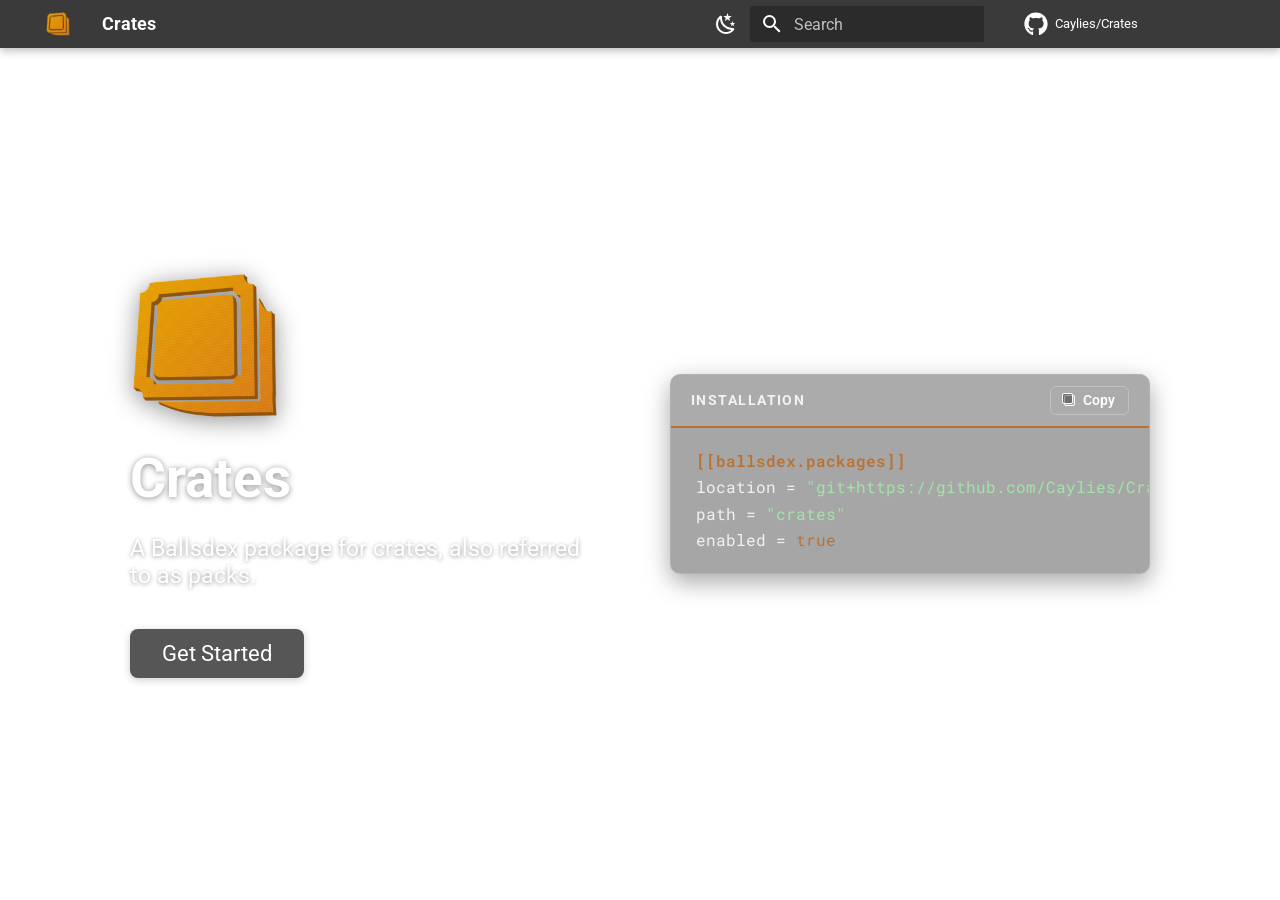
==== index.html @ 62652817 "Deployed 1adf6bc with MkDocs version: 1.6.1" ====
<!doctype html>
<html lang="en" class="no-js">
  <head>
    
      <meta charset="utf-8">
      <meta name="viewport" content="width=device-width,initial-scale=1">
      
      
        <meta name="author" content="Cayla">
      
      
      
      
      
        
      
      
      <link rel="icon" href="assets/logo.png">
      <meta name="generator" content="mkdocs-1.6.1, mkdocs-material-9.7.7">
    
    
      
        <title>Crates</title>
      
    
    
      <link rel="stylesheet" href="assets/stylesheets/main.ec1eaa64.min.css">
      
        
        <link rel="stylesheet" href="assets/stylesheets/palette.ab4e12ef.min.css">
      
      


    
    
      
    
    
      
        
        
        <link rel="preconnect" href="https://fonts.gstatic.com" crossorigin>
        <link rel="stylesheet" href="https://fonts.googleapis.com/css?family=Roboto:300,300i,400,400i,700,700i%7CRoboto+Mono:400,400i,700,700i&display=fallback">
        <style>:root{--md-text-font:"Roboto";--md-code-font:"Roboto Mono"}</style>
      
    
    
      <link rel="stylesheet" href="stylesheets/extra.css">
    
    <script>__md_scope=new URL(".",location),__md_hash=e=>[...e].reduce(((e,_)=>(e<<5)-e+_.charCodeAt(0)),0),__md_get=(e,_=localStorage,t=__md_scope)=>JSON.parse(_.getItem(t.pathname+"."+e)),__md_set=(e,_,t=localStorage,a=__md_scope)=>{try{t.setItem(a.pathname+"."+e,JSON.stringify(_))}catch(e){}}</script>
    
      

    
    
  </head>
  
  
    
    
      
    
    
    
    
    <body dir="ltr" data-md-color-scheme="crate" data-md-color-primary="indigo" data-md-color-accent="indigo">
  
    
    <input class="md-toggle" data-md-toggle="drawer" type="checkbox" id="__drawer" autocomplete="off">
    <input class="md-toggle" data-md-toggle="search" type="checkbox" id="__search" autocomplete="off">
    <label class="md-overlay" for="__drawer"></label>
    <div data-md-component="skip">
      
    </div>
    <div data-md-component="announce">
      
    </div>
    
    
      

  

<header class="md-header md-header--shadow" data-md-component="header">
  <nav class="md-header__inner md-grid" aria-label="Header">
    <a href="." title="Crates" class="md-header__button md-logo" aria-label="Crates" data-md-component="logo">
      
  <img src="assets/logo.png" alt="logo">

    </a>
    <label class="md-header__button md-icon" for="__drawer">
      
      <svg xmlns="http://www.w3.org/2000/svg" viewBox="0 0 24 24"><path d="M3 6h18v2H3zm0 5h18v2H3zm0 5h18v2H3z"/></svg>
    </label>
    <div class="md-header__title" data-md-component="header-title">
      <div class="md-header__ellipsis">
        <div class="md-header__topic">
          <span class="md-ellipsis">
            Crates
          </span>
        </div>
        <div class="md-header__topic" data-md-component="header-topic">
          <span class="md-ellipsis">
            
              Home
            
          </span>
        </div>
      </div>
    </div>
    
      
        <form class="md-header__option" data-md-component="palette">
  
    
    
    
    <input class="md-option" data-md-color-media="(prefers-color-scheme: light)" data-md-color-scheme="crate" data-md-color-primary="indigo" data-md-color-accent="indigo"  aria-label="Switch to dark mode"  type="radio" name="__palette" id="__palette_0">
    
      <label class="md-header__button md-icon" title="Switch to dark mode" for="__palette_1" hidden>
        <svg xmlns="http://www.w3.org/2000/svg" viewBox="0 0 24 24"><path d="m17.75 4.09-2.53 1.94.91 3.06-2.63-1.81-2.63 1.81.91-3.06-2.53-1.94L12.44 4l1.06-3 1.06 3zm3.5 6.91-1.64 1.25.59 1.98-1.7-1.17-1.7 1.17.59-1.98L15.75 11l2.06-.05L18.5 9l.69 1.95zm-2.28 4.95c.83-.08 1.72 1.1 1.19 1.85-.32.45-.66.87-1.08 1.27C15.17 23 8.84 23 4.94 19.07c-3.91-3.9-3.91-10.24 0-14.14.4-.4.82-.76 1.27-1.08.75-.53 1.93.36 1.85 1.19-.27 2.86.69 5.83 2.89 8.02a9.96 9.96 0 0 0 8.02 2.89m-1.64 2.02a12.08 12.08 0 0 1-7.8-3.47c-2.17-2.19-3.33-5-3.49-7.82-2.81 3.14-2.7 7.96.31 10.98 3.02 3.01 7.84 3.12 10.98.31"/></svg>
      </label>
    
  
    
    
    
    <input class="md-option" data-md-color-media="(prefers-color-scheme: dark)" data-md-color-scheme="crate-dark" data-md-color-primary="indigo" data-md-color-accent="indigo"  aria-label="Switch to light mode"  type="radio" name="__palette" id="__palette_1">
    
      <label class="md-header__button md-icon" title="Switch to light mode" for="__palette_0" hidden>
        <svg xmlns="http://www.w3.org/2000/svg" viewBox="0 0 24 24"><path d="M12 7a5 5 0 0 1 5 5 5 5 0 0 1-5 5 5 5 0 0 1-5-5 5 5 0 0 1 5-5m0 2a3 3 0 0 0-3 3 3 3 0 0 0 3 3 3 3 0 0 0 3-3 3 3 0 0 0-3-3m0-7 2.39 3.42C13.65 5.15 12.84 5 12 5s-1.65.15-2.39.42zM3.34 7l4.16-.35A7.2 7.2 0 0 0 5.94 8.5c-.44.74-.69 1.5-.83 2.29zm.02 10 1.76-3.77a7.131 7.131 0 0 0 2.38 4.14zM20.65 7l-1.77 3.79a7.02 7.02 0 0 0-2.38-4.15zm-.01 10-4.14.36c.59-.51 1.12-1.14 1.54-1.86.42-.73.69-1.5.83-2.29zM12 22l-2.41-3.44c.74.27 1.55.44 2.41.44.82 0 1.63-.17 2.37-.44z"/></svg>
      </label>
    
  
</form>
      
    
    
      <script>var palette=__md_get("__palette");if(palette&&palette.color){if("(prefers-color-scheme)"===palette.color.media){var media=matchMedia("(prefers-color-scheme: light)"),input=document.querySelector(media.matches?"[data-md-color-media='(prefers-color-scheme: light)']":"[data-md-color-media='(prefers-color-scheme: dark)']");palette.color.media=input.getAttribute("data-md-color-media"),palette.color.scheme=input.getAttribute("data-md-color-scheme"),palette.color.primary=input.getAttribute("data-md-color-primary"),palette.color.accent=input.getAttribute("data-md-color-accent")}for(var[key,value]of Object.entries(palette.color))document.body.setAttribute("data-md-color-"+key,value)}</script>
    
    
    
      
      
        <label class="md-header__button md-icon" for="__search">
          
          <svg xmlns="http://www.w3.org/2000/svg" viewBox="0 0 24 24"><path d="M9.5 3A6.5 6.5 0 0 1 16 9.5c0 1.61-.59 3.09-1.56 4.23l.27.27h.79l5 5-1.5 1.5-5-5v-.79l-.27-.27A6.52 6.52 0 0 1 9.5 16 6.5 6.5 0 0 1 3 9.5 6.5 6.5 0 0 1 9.5 3m0 2C7 5 5 7 5 9.5S7 14 9.5 14 14 12 14 9.5 12 5 9.5 5"/></svg>
        </label>
        <div class="md-search" data-md-component="search" role="dialog">
  <label class="md-search__overlay" for="__search"></label>
  <div class="md-search__inner" role="search">
    <form class="md-search__form" name="search">
      <input type="text" class="md-search__input" name="query" aria-label="Search" placeholder="Search" autocapitalize="off" autocorrect="off" autocomplete="off" spellcheck="false" data-md-component="search-query" required>
      <label class="md-search__icon md-icon" for="__search">
        
        <svg xmlns="http://www.w3.org/2000/svg" viewBox="0 0 24 24"><path d="M9.5 3A6.5 6.5 0 0 1 16 9.5c0 1.61-.59 3.09-1.56 4.23l.27.27h.79l5 5-1.5 1.5-5-5v-.79l-.27-.27A6.52 6.52 0 0 1 9.5 16 6.5 6.5 0 0 1 3 9.5 6.5 6.5 0 0 1 9.5 3m0 2C7 5 5 7 5 9.5S7 14 9.5 14 14 12 14 9.5 12 5 9.5 5"/></svg>
        
        <svg xmlns="http://www.w3.org/2000/svg" viewBox="0 0 24 24"><path d="M20 11v2H8l5.5 5.5-1.42 1.42L4.16 12l7.92-7.92L13.5 5.5 8 11z"/></svg>
      </label>
      <nav class="md-search__options" aria-label="Search">
        
        <button type="reset" class="md-search__icon md-icon" title="Clear" aria-label="Clear" tabindex="-1">
          
          <svg xmlns="http://www.w3.org/2000/svg" viewBox="0 0 24 24"><path d="M19 6.41 17.59 5 12 10.59 6.41 5 5 6.41 10.59 12 5 17.59 6.41 19 12 13.41 17.59 19 19 17.59 13.41 12z"/></svg>
        </button>
      </nav>
      
    </form>
    <div class="md-search__output">
      <div class="md-search__scrollwrap" tabindex="0" data-md-scrollfix>
        <div class="md-search-result" data-md-component="search-result">
          <div class="md-search-result__meta">
            Initializing search
          </div>
          <ol class="md-search-result__list" role="presentation"></ol>
        </div>
      </div>
    </div>
  </div>
</div>
      
    
    
      <div class="md-header__source">
        <a href="https://github.com/Caylies/Crates" title="Go to repository" class="md-source" data-md-component="source">
  <div class="md-source__icon md-icon">
    
    <svg xmlns="http://www.w3.org/2000/svg" viewBox="0 0 512 512"><!--! Font Awesome Free 7.1.0 by @fontawesome - https://fontawesome.com License - https://fontawesome.com/license/free (Icons: CC BY 4.0, Fonts: SIL OFL 1.1, Code: MIT License) Copyright 2025 Fonticons, Inc.--><path d="M173.9 397.4c0 2-2.3 3.6-5.2 3.6-3.3.3-5.6-1.3-5.6-3.6 0-2 2.3-3.6 5.2-3.6 3-.3 5.6 1.3 5.6 3.6m-31.1-4.5c-.7 2 1.3 4.3 4.3 4.9 2.6 1 5.6 0 6.2-2s-1.3-4.3-4.3-5.2c-2.6-.7-5.5.3-6.2 2.3m44.2-1.7c-2.9.7-4.9 2.6-4.6 4.9.3 2 2.9 3.3 5.9 2.6 2.9-.7 4.9-2.6 4.6-4.6-.3-1.9-3-3.2-5.9-2.9M252.8 8C114.1 8 8 113.3 8 252c0 110.9 69.8 205.8 169.5 239.2 12.8 2.3 17.3-5.6 17.3-12.1 0-6.2-.3-40.4-.3-61.4 0 0-70 15-84.7-29.8 0 0-11.4-29.1-27.8-36.6 0 0-22.9-15.7 1.6-15.4 0 0 24.9 2 38.6 25.8 21.9 38.6 58.6 27.5 72.9 20.9 2.3-16 8.8-27.1 16-33.7-55.9-6.2-112.3-14.3-112.3-110.5 0-27.5 7.6-41.3 23.6-58.9-2.6-6.5-11.1-33.3 2.6-67.9 20.9-6.5 69 27 69 27 20-5.6 41.5-8.5 62.8-8.5s42.8 2.9 62.8 8.5c0 0 48.1-33.6 69-27 13.7 34.7 5.2 61.4 2.6 67.9 16 17.7 25.8 31.5 25.8 58.9 0 96.5-58.9 104.2-114.8 110.5 9.2 7.9 17 22.9 17 46.4 0 33.7-.3 75.4-.3 83.6 0 6.5 4.6 14.4 17.3 12.1C436.2 457.8 504 362.9 504 252 504 113.3 391.5 8 252.8 8M105.2 352.9c-1.3 1-1 3.3.7 5.2 1.6 1.6 3.9 2.3 5.2 1 1.3-1 1-3.3-.7-5.2-1.6-1.6-3.9-2.3-5.2-1m-10.8-8.1c-.7 1.3.3 2.9 2.3 3.9 1.6 1 3.6.7 4.3-.7.7-1.3-.3-2.9-2.3-3.9-2-.6-3.6-.3-4.3.7m32.4 35.6c-1.6 1.3-1 4.3 1.3 6.2 2.3 2.3 5.2 2.6 6.5 1 1.3-1.3.7-4.3-1.3-6.2-2.2-2.3-5.2-2.6-6.5-1m-11.4-14.7c-1.6 1-1.6 3.6 0 5.9s4.3 3.3 5.6 2.3c1.6-1.3 1.6-3.9 0-6.2-1.4-2.3-4-3.3-5.6-2"/></svg>
  </div>
  <div class="md-source__repository">
    Caylies/Crates
  </div>
</a>
      </div>
    
  </nav>
  
</header>
    
    <div class="md-container" data-md-component="container">
      
      


        
          
        
      

<style>
  .md-header {
    position: initial
  }

  .md-main {
    display: none
  }
</style>

<section class="mdx-hero" style="flex-grow: 1;">
  <div class="mdx-hero__inner">
    <div class="mdx-hero__content">
      <img src="assets/logo.png" alt="Crates logo" class="mdx-hero__logo">
      <h1 class="mdx-hero__title">Crates</h1>
      <p class="mdx-hero__subtitle">A Ballsdex package for crates, also referred to as packs.</p>

      <div class="mdx-hero__actions">
        <a href="getting-started/overview" class="md-button md-button--primary mdx-hero__button">Get Started</a>
      </div>
    </div>

    <div class="mdx-install">
      <div class="mdx-install__header">
        <span class="mdx-install__label">Installation</span>
        <button class="mdx-install__copy" type="button" data-copy-target="mdx-install-snippet"
          aria-label="Copy to clipboard">
          <span class="mdx-install__copy-icon"></span>
          <span class="mdx-install__copy-text">Copy</span>
        </button>
      </div>
      <pre class="mdx-install__code"><code id="mdx-install-snippet"><span class="mdx-hl-special">[[ballsdex.packages]]</span>
<span class="mdx-hl-name">location</span> = <span class="mdx-hl-string">"git+https://github.com/Caylies/Crates.git@0.1.1"</span>
<span class="mdx-hl-name">path</span> = <span class="mdx-hl-string">"crates"</span>
<span class="mdx-hl-name">enabled</span> = <span class="mdx-hl-constant">true</span></code></pre>
    </div>
  </div>
</section>

<script>
  (function () {
    const button = document.querySelector(".mdx-install__copy");

    if (!button)
      return;

    button.addEventListener("click", function () {
      const target = document.getElementById(button.getAttribute("data-copy-target"));

      if (!target)
        return;

      navigator.clipboard.writeText(target.textContent.trim()).then(function () {
        const label = button.querySelector(".mdx-install__copy-text");
        const original = label.textContent;

        label.textContent = "Copied!";
        button.classList.add("mdx-install__copy--done");

        setTimeout(function () {
          label.textContent = original;
          button.classList.remove("mdx-install__copy--done");
        }, 1600);
      });
    });
  })();
</script>

      <main class="md-main" data-md-component="main">
        <div class="md-main__inner md-grid">
          
            
              
              <div class="md-sidebar md-sidebar--primary" data-md-component="sidebar" data-md-type="navigation" >
                <div class="md-sidebar__scrollwrap">
                  <div class="md-sidebar__inner">
                    



<nav class="md-nav md-nav--primary" aria-label="Navigation" data-md-level="0">
  <label class="md-nav__title" for="__drawer">
    <a href="." title="Crates" class="md-nav__button md-logo" aria-label="Crates" data-md-component="logo">
      
  <img src="assets/logo.png" alt="logo">

    </a>
    Crates
  </label>
  
    <div class="md-nav__source">
      <a href="https://github.com/Caylies/Crates" title="Go to repository" class="md-source" data-md-component="source">
  <div class="md-source__icon md-icon">
    
    <svg xmlns="http://www.w3.org/2000/svg" viewBox="0 0 512 512"><!--! Font Awesome Free 7.1.0 by @fontawesome - https://fontawesome.com License - https://fontawesome.com/license/free (Icons: CC BY 4.0, Fonts: SIL OFL 1.1, Code: MIT License) Copyright 2025 Fonticons, Inc.--><path d="M173.9 397.4c0 2-2.3 3.6-5.2 3.6-3.3.3-5.6-1.3-5.6-3.6 0-2 2.3-3.6 5.2-3.6 3-.3 5.6 1.3 5.6 3.6m-31.1-4.5c-.7 2 1.3 4.3 4.3 4.9 2.6 1 5.6 0 6.2-2s-1.3-4.3-4.3-5.2c-2.6-.7-5.5.3-6.2 2.3m44.2-1.7c-2.9.7-4.9 2.6-4.6 4.9.3 2 2.9 3.3 5.9 2.6 2.9-.7 4.9-2.6 4.6-4.6-.3-1.9-3-3.2-5.9-2.9M252.8 8C114.1 8 8 113.3 8 252c0 110.9 69.8 205.8 169.5 239.2 12.8 2.3 17.3-5.6 17.3-12.1 0-6.2-.3-40.4-.3-61.4 0 0-70 15-84.7-29.8 0 0-11.4-29.1-27.8-36.6 0 0-22.9-15.7 1.6-15.4 0 0 24.9 2 38.6 25.8 21.9 38.6 58.6 27.5 72.9 20.9 2.3-16 8.8-27.1 16-33.7-55.9-6.2-112.3-14.3-112.3-110.5 0-27.5 7.6-41.3 23.6-58.9-2.6-6.5-11.1-33.3 2.6-67.9 20.9-6.5 69 27 69 27 20-5.6 41.5-8.5 62.8-8.5s42.8 2.9 62.8 8.5c0 0 48.1-33.6 69-27 13.7 34.7 5.2 61.4 2.6 67.9 16 17.7 25.8 31.5 25.8 58.9 0 96.5-58.9 104.2-114.8 110.5 9.2 7.9 17 22.9 17 46.4 0 33.7-.3 75.4-.3 83.6 0 6.5 4.6 14.4 17.3 12.1C436.2 457.8 504 362.9 504 252 504 113.3 391.5 8 252.8 8M105.2 352.9c-1.3 1-1 3.3.7 5.2 1.6 1.6 3.9 2.3 5.2 1 1.3-1 1-3.3-.7-5.2-1.6-1.6-3.9-2.3-5.2-1m-10.8-8.1c-.7 1.3.3 2.9 2.3 3.9 1.6 1 3.6.7 4.3-.7.7-1.3-.3-2.9-2.3-3.9-2-.6-3.6-.3-4.3.7m32.4 35.6c-1.6 1.3-1 4.3 1.3 6.2 2.3 2.3 5.2 2.6 6.5 1 1.3-1.3.7-4.3-1.3-6.2-2.2-2.3-5.2-2.6-6.5-1m-11.4-14.7c-1.6 1-1.6 3.6 0 5.9s4.3 3.3 5.6 2.3c1.6-1.3 1.6-3.9 0-6.2-1.4-2.3-4-3.3-5.6-2"/></svg>
  </div>
  <div class="md-source__repository">
    Caylies/Crates
  </div>
</a>
    </div>
  
  <ul class="md-nav__list" data-md-scrollfix>
    
      
      
  
  
  
  
    
    
    
    
    
    <li class="md-nav__item md-nav__item--nested">
      
        
        
        <input class="md-nav__toggle md-toggle " type="checkbox" id="__nav_1" >
        
          
          <label class="md-nav__link" for="__nav_1" id="__nav_1_label" tabindex="0">
            
  
  
  <span class="md-ellipsis">
    
  
    Getting Started
  

    
  </span>
  
  

            <span class="md-nav__icon md-icon"></span>
          </label>
        
        <nav class="md-nav" data-md-level="1" aria-labelledby="__nav_1_label" aria-expanded="false">
          <label class="md-nav__title" for="__nav_1">
            <span class="md-nav__icon md-icon"></span>
            
  
    Getting Started
  

          </label>
          <ul class="md-nav__list" data-md-scrollfix>
            
              
                
  
  
  
  
    <li class="md-nav__item">
      <a href="getting-started/overview/" class="md-nav__link">
        
  
  
  <span class="md-ellipsis">
    
  
    Overview
  

    
  </span>
  
  

      </a>
    </li>
  

              
            
              
                
  
  
  
  
    <li class="md-nav__item">
      <a href="getting-started/configuration/" class="md-nav__link">
        
  
  
  <span class="md-ellipsis">
    
  
    Configuration
  

    
  </span>
  
  

      </a>
    </li>
  

              
            
          </ul>
        </nav>
      
    </li>
  

    
      
      
  
  
  
  
    <li class="md-nav__item">
      <a href="changelog/" class="md-nav__link">
        
  
  
  <span class="md-ellipsis">
    
  
    Changelog
  

    
  </span>
  
  

      </a>
    </li>
  

    
  </ul>
</nav>
                  </div>
                </div>
              </div>
            
            
              
              <div class="md-sidebar md-sidebar--secondary" data-md-component="sidebar" data-md-type="toc" >
                <div class="md-sidebar__scrollwrap">
                  <div class="md-sidebar__inner">
                    

<nav class="md-nav md-nav--secondary" aria-label="Table of contents">
  
  
  
  
</nav>
                  </div>
                </div>
              </div>
            
          
          
            <div class="md-content" data-md-component="content">
              
              <article class="md-content__inner md-typeset">
                
                  


  
  


  <h1>Home</h1>









  
  






                
              </article>
            </div>
          
          
<script>var target=document.getElementById(location.hash.slice(1));target&&target.name&&(target.checked=target.name.startsWith("__tabbed_"))</script>
        </div>
        
      </main>
      
    </div>
    <div class="md-dialog" data-md-component="dialog">
      <div class="md-dialog__inner md-typeset"></div>
    </div>
    
    
    
      
      
      <script id="__config" type="application/json">{"annotate": null, "base": ".", "features": ["content.code.copy", "content.code.annotate", "content.code.select", "navigation.footer", "toc.follow"], "search": "assets/javascripts/workers/search.2c215733.min.js", "tags": null, "translations": {"clipboard.copied": "Copied to clipboard", "clipboard.copy": "Copy to clipboard", "search.result.more.one": "1 more on this page", "search.result.more.other": "# more on this page", "search.result.none": "No matching documents", "search.result.one": "1 matching document", "search.result.other": "# matching documents", "search.result.placeholder": "Type to start searching", "search.result.term.missing": "Missing", "select.version": "Select version"}, "version": null}</script>
    
    
      <script src="assets/javascripts/bundle.d7400e89.min.js"></script>
      
    
  </body>
</html>
---- assets/stylesheets/main.ec1eaa64.min.css ----
@charset "UTF-8";html{-webkit-text-size-adjust:none;-moz-text-size-adjust:none;text-size-adjust:none;box-sizing:border-box}*,:after,:before{box-sizing:inherit}@media (prefers-reduced-motion){*,:after,:before{transition:none!important}}body{margin:0}a,button,input,label{-webkit-tap-highlight-color:transparent}a{color:inherit;text-decoration:none}hr{border:0;box-sizing:initial;display:block;height:.05rem;overflow:visible;padding:0}small{font-size:80%}sub,sup{line-height:1em}img{border-style:none}table{border-collapse:initial;border-spacing:0}td,th{font-weight:400;vertical-align:top}button{background:#0000;border:0;font-family:inherit;font-size:inherit;margin:0;padding:0}input{border:0;outline:none}:root{--md-primary-fg-color:#4051b5;--md-primary-fg-color--light:#5d6cc0;--md-primary-fg-color--dark:#303fa1;--md-primary-bg-color:#fff;--md-primary-bg-color--light:#ffffffb3;--md-accent-fg-color:#526cfe;--md-accent-fg-color--transparent:#526cfe1a;--md-accent-bg-color:#fff;--md-accent-bg-color--light:#ffffffb3}[data-md-color-scheme=default]{color-scheme:light}[data-md-color-scheme=default] img[src$="#gh-dark-mode-only"],[data-md-color-scheme=default] img[src$="#only-dark"]{display:none}:root,[data-md-color-scheme=default]{--md-hue:225deg;--md-default-fg-color:#000000de;--md-default-fg-color--light:#0000008a;--md-default-fg-color--lighter:#00000052;--md-default-fg-color--lightest:#00000012;--md-default-bg-color:#fff;--md-default-bg-color--light:#ffffffb3;--md-default-bg-color--lighter:#ffffff4d;--md-default-bg-color--lightest:#ffffff1f;--md-code-fg-color:#36464e;--md-code-bg-color:#f5f5f5;--md-code-bg-color--light:#f5f5f5b3;--md-code-bg-color--lighter:#f5f5f54d;--md-code-hl-color:#4287ff;--md-code-hl-color--light:#4287ff1a;--md-code-hl-number-color:#d52a2a;--md-code-hl-special-color:#db1457;--md-code-hl-function-color:#a846b9;--md-code-hl-constant-color:#6e59d9;--md-code-hl-keyword-color:#3f6ec6;--md-code-hl-string-color:#1c7d4d;--md-code-hl-name-color:var(--md-code-fg-color);--md-code-hl-operator-color:var(--md-default-fg-color--light);--md-code-hl-punctuation-color:var(--md-default-fg-color--light);--md-code-hl-comment-color:var(--md-default-fg-color--light);--md-code-hl-generic-color:var(--md-default-fg-color--light);--md-code-hl-variable-color:var(--md-default-fg-color--light);--md-typeset-color:var(--md-default-fg-color);--md-typeset-a-color:var(--md-primary-fg-color);--md-typeset-del-color:#f5503d26;--md-typeset-ins-color:#0bd57026;--md-typeset-kbd-color:#fafafa;--md-typeset-kbd-accent-color:#fff;--md-typeset-kbd-border-color:#b8b8b8;--md-typeset-mark-color:#ffff0080;--md-typeset-table-color:#0000001f;--md-typeset-table-color--light:rgba(0,0,0,.035);--md-admonition-fg-color:var(--md-default-fg-color);--md-admonition-bg-color:var(--md-default-bg-color);--md-warning-fg-color:#000000de;--md-warning-bg-color:#ff9;--md-footer-fg-color:#fff;--md-footer-fg-color--light:#ffffffb3;--md-footer-fg-color--lighter:#ffffff73;--md-footer-bg-color:#000000de;--md-footer-bg-color--dark:#00000052;--md-shadow-z1:0 0.2rem 0.5rem #0000000d,0 0 0.05rem #0000001a;--md-shadow-z2:0 0.2rem 0.5rem #0000001a,0 0 0.05rem #00000040;--md-shadow-z3:0 0.2rem 0.5rem #0003,0 0 0.05rem #00000059}.md-icon svg{fill:currentcolor;display:block;height:1.2rem;width:1.2rem}body{-webkit-font-smoothing:antialiased;-moz-osx-font-smoothing:grayscale;--md-text-font-family:var(--md-text-font,_),-apple-system,BlinkMacSystemFont,Helvetica,Arial,sans-serif;--md-code-font-family:var(--md-code-font,_),SFMono-Regular,Consolas,Menlo,monospace}aside,body,input{font-feature-settings:"kern","liga";color:var(--md-typeset-color);font-family:var(--md-text-font-family)}code,kbd,pre{font-feature-settings:"kern";font-family:var(--md-code-font-family)}:root{--md-typeset-table-sort-icon:url('data:image/svg+xml;charset=utf-8,<svg xmlns="http://www.w3.org/2000/svg" viewBox="0 0 24 24"><path d="m18 21-4-4h3V7h-3l4-4 4 4h-3v10h3M2 19v-2h10v2M2 13v-2h7v2M2 7V5h4v2z"/></svg>');--md-typeset-table-sort-icon--asc:url('data:image/svg+xml;charset=utf-8,<svg xmlns="http://www.w3.org/2000/svg" viewBox="0 0 24 24"><path d="M19 17h3l-4 4-4-4h3V3h2M2 17h10v2H2M6 5v2H2V5m0 6h7v2H2z"/></svg>');--md-typeset-table-sort-icon--desc:url('data:image/svg+xml;charset=utf-8,<svg xmlns="http://www.w3.org/2000/svg" viewBox="0 0 24 24"><path d="M19 7h3l-4-4-4 4h3v14h2M2 17h10v2H2M6 5v2H2V5m0 6h7v2H2z"/></svg>')}.md-typeset{-webkit-print-color-adjust:exact;color-adjust:exact;font-size:.8rem;line-height:1.6;overflow-wrap:break-word}@media print{.md-typeset{font-size:.68rem}}.md-typeset blockquote,.md-typeset dl,.md-typeset figure,.md-typeset ol,.md-typeset pre,.md-typeset ul{margin-bottom:1em;margin-top:1em}.md-typeset h1{color:var(--md-default-fg-color--light);font-size:2em;line-height:1.3;margin:0 0 1.25em}.md-typeset h1,.md-typeset h2{font-weight:300;letter-spacing:-.01em}.md-typeset h2{font-size:1.5625em;line-height:1.4;margin:1.6em 0 .64em}.md-typeset h3{font-size:1.25em;font-weight:400;letter-spacing:-.01em;line-height:1.5;margin:1.6em 0 .8em}.md-typeset h2+h3{margin-top:.8em}.md-typeset h4{font-weight:700;letter-spacing:-.01em;margin:1em 0}.md-typeset h5,.md-typeset h6{color:var(--md-default-fg-color--light);font-size:.8em;font-weight:700;letter-spacing:-.01em;margin:1.25em 0}.md-typeset h5{text-transform:uppercase}.md-typeset h5 code{text-transform:none}.md-typeset hr{border-bottom:.05rem solid var(--md-default-fg-color--lightest);display:flow-root;margin:1.5em 0}.md-typeset a{color:var(--md-typeset-a-color);word-break:break-word}.md-typeset a,.md-typeset a:before{transition:color 125ms}.md-typeset a:focus,.md-typeset a:hover{color:var(--md-accent-fg-color)}.md-typeset a:focus code,.md-typeset a:hover code{background-color:var(--md-accent-fg-color--transparent);color:var(--md-accent-fg-color)}.md-typeset a code{color:var(--md-typeset-a-color)}.md-typeset a.focus-visible{outline-color:var(--md-accent-fg-color);outline-offset:.2rem}.md-typeset code,.md-typeset kbd,.md-typeset pre{color:var(--md-code-fg-color);direction:ltr;font-variant-ligatures:none;transition:background-color 125ms}@media print{.md-typeset code,.md-typeset kbd,.md-typeset pre{white-space:pre-wrap}}.md-typeset code{background-color:var(--md-code-bg-color);border-radius:.1rem;-webkit-box-decoration-break:clone;box-decoration-break:clone;font-size:.85em;padding:0 .2941176471em;transition:color 125ms,background-color 125ms;word-break:break-word}.md-typeset code:not(.focus-visible){-webkit-tap-highlight-color:transparent;outline:none}.md-typeset pre{display:flow-root;line-height:1.4;position:relative}.md-typeset pre>code{-webkit-box-decoration-break:slice;box-decoration-break:slice;box-shadow:none;display:block;margin:0;outline-color:var(--md-accent-fg-color);overflow:auto;padding:.7720588235em 1.1764705882em;scrollbar-color:var(--md-default-fg-color--lighter) #0000;scrollbar-width:thin;touch-action:auto;word-break:normal}.md-typeset pre>code:hover{scrollbar-color:var(--md-accent-fg-color) #0000}.md-typeset pre>code::-webkit-scrollbar{height:.2rem;width:.2rem}.md-typeset pre>code::-webkit-scrollbar-thumb{background-color:var(--md-default-fg-color--lighter)}.md-typeset pre>code::-webkit-scrollbar-thumb:hover{background-color:var(--md-accent-fg-color)}.md-typeset kbd{background-color:var(--md-typeset-kbd-color);border-radius:.1rem;box-shadow:0 .1rem 0 .05rem var(--md-typeset-kbd-border-color),0 .1rem 0 var(--md-typeset-kbd-border-color),0 -.1rem .2rem var(--md-typeset-kbd-accent-color) inset;color:var(--md-default-fg-color);display:inline-block;font-size:.75em;padding:0 .6666666667em;vertical-align:text-top;word-break:break-word}.md-typeset mark{background-color:var(--md-typeset-mark-color);-webkit-box-decoration-break:clone;box-decoration-break:clone;color:inherit;word-break:break-word}.md-typeset abbr{cursor:help;text-decoration:none}.md-typeset [data-preview],.md-typeset abbr{border-bottom:.05rem dotted var(--md-default-fg-color--light)}.md-typeset small{opacity:.75}[dir=ltr] .md-typeset sub,[dir=ltr] .md-typeset sup{margin-left:.078125em}[dir=rtl] .md-typeset sub,[dir=rtl] .md-typeset sup{margin-right:.078125em}[dir=ltr] .md-typeset blockquote{padding-left:.6rem}[dir=rtl] .md-typeset blockquote{padding-right:.6rem}[dir=ltr] .md-typeset blockquote{border-left:.2rem solid var(--md-default-fg-color--lighter)}[dir=rtl] .md-typeset blockquote{border-right:.2rem solid var(--md-default-fg-color--lighter)}.md-typeset blockquote{color:var(--md-default-fg-color--light);margin-left:0;margin-right:0}.md-typeset ul{list-style-type:disc}.md-typeset ul[type]{list-style-type:revert-layer}[dir=ltr] .md-typeset ol,[dir=ltr] .md-typeset ul{margin-left:.625em}[dir=rtl] .md-typeset ol,[dir=rtl] .md-typeset ul{margin-right:.625em}.md-typeset ol,.md-typeset ul{padding:0}.md-typeset ol:not([hidden]),.md-typeset ul:not([hidden]){display:flow-root}.md-typeset ol ol,.md-typeset ul ol{list-style-type:lower-alpha}.md-typeset ol ol ol,.md-typeset ul ol ol{list-style-type:lower-roman}.md-typeset ol ol ol ol,.md-typeset ul ol ol ol{list-style-type:upper-alpha}.md-typeset ol ol ol ol ol,.md-typeset ul ol ol ol ol{list-style-type:upper-roman}.md-typeset ol[type],.md-typeset ul[type]{list-style-type:revert-layer}[dir=ltr] .md-typeset ol li,[dir=ltr] .md-typeset ul li{margin-left:1.25em}[dir=rtl] .md-typeset ol li,[dir=rtl] .md-typeset ul li{margin-right:1.25em}.md-typeset ol li,.md-typeset ul li{margin-bottom:.5em}.md-typeset ol li blockquote,.md-typeset ol li p,.md-typeset ul li blockquote,.md-typeset ul li p{margin:.5em 0}.md-typeset ol li:last-child,.md-typeset ul li:last-child{margin-bottom:0}[dir=ltr] .md-typeset ol li ol,[dir=ltr] .md-typeset ol li ul,[dir=ltr] .md-typeset ul li ol,[dir=ltr] .md-typeset ul li ul{margin-left:.625em}[dir=rtl] .md-typeset ol li ol,[dir=rtl] .md-typeset ol li ul,[dir=rtl] .md-typeset ul li ol,[dir=rtl] .md-typeset ul li ul{margin-right:.625em}.md-typeset ol li ol,.md-typeset ol li ul,.md-typeset ul li ol,.md-typeset ul li ul{margin-bottom:.5em;margin-top:.5em}[dir=ltr] .md-typeset dd{margin-left:1.875em}[dir=rtl] .md-typeset dd{margin-right:1.875em}.md-typeset dd{margin-bottom:1.5em;margin-top:1em}.md-typeset img,.md-typeset svg,.md-typeset video{height:auto;max-width:100%}.md-typeset img[align=left]{margin:1em 1em 1em 0}.md-typeset img[align=right]{margin:1em 0 1em 1em}.md-typeset img[align]:only-child{margin-top:0}.md-typeset figure{display:flow-root;margin:1em auto;max-width:100%;text-align:center;width:fit-content}.md-typeset figure img{display:block;margin:0 auto}.md-typeset figcaption{font-style:italic;margin:1em auto;max-width:24rem}.md-typeset iframe{max-width:100%}.md-typeset table:not([class]){background-color:var(--md-default-bg-color);border:.05rem solid var(--md-typeset-table-color);border-radius:.1rem;display:inline-block;font-size:.64rem;max-width:100%;overflow:auto;touch-action:auto}@media print{.md-typeset table:not([class]){display:table}}.md-typeset table:not([class])+*{margin-top:1.5em}.md-typeset table:not([class]) td>:first-child,.md-typeset table:not([class]) th>:first-child{margin-top:0}.md-typeset table:not([class]) td>:last-child,.md-typeset table:not([class]) th>:last-child{margin-bottom:0}.md-typeset table:not([class]) td:not([align]),.md-typeset table:not([class]) th:not([align]){text-align:left}[dir=rtl] .md-typeset table:not([class]) td:not([align]),[dir=rtl] .md-typeset table:not([class]) th:not([align]){text-align:right}.md-typeset table:not([class]) th{font-weight:700;min-width:5rem;padding:.9375em 1.25em;vertical-align:top}.md-typeset table:not([class]) td{border-top:.05rem solid var(--md-typeset-table-color);padding:.9375em 1.25em;vertical-align:top}.md-typeset table:not([class]) tbody tr{transition:background-color 125ms}.md-typeset table:not([class]) tbody tr:hover{background-color:var(--md-typeset-table-color--light);box-shadow:0 .05rem 0 var(--md-default-bg-color) inset}.md-typeset table:not([class]) a{word-break:normal}.md-typeset table th[role=columnheader]{cursor:pointer}[dir=ltr] .md-typeset table th[role=columnheader]:after{margin-left:.5em}[dir=rtl] .md-typeset table th[role=columnheader]:after{margin-right:.5em}.md-typeset table th[role=columnheader]:after{content:"";display:inline-block;height:1.2em;-webkit-mask-image:var(--md-typeset-table-sort-icon);mask-image:var(--md-typeset-table-sort-icon);-webkit-mask-repeat:no-repeat;mask-repeat:no-repeat;-webkit-mask-size:contain;mask-size:contain;transition:background-color 125ms;vertical-align:text-bottom;width:1.2em}.md-typeset table th[role=columnheader]:hover:after{background-color:var(--md-default-fg-color--lighter)}.md-typeset table th[role=columnheader][aria-sort=ascending]:after{background-color:var(--md-default-fg-color--light);-webkit-mask-image:var(--md-typeset-table-sort-icon--asc);mask-image:var(--md-typeset-table-sort-icon--asc)}.md-typeset table th[role=columnheader][aria-sort=descending]:after{background-color:var(--md-default-fg-color--light);-webkit-mask-image:var(--md-typeset-table-sort-icon--desc);mask-image:var(--md-typeset-table-sort-icon--desc)}.md-typeset__scrollwrap{margin:1em -.8rem;overflow-x:auto;touch-action:auto}.md-typeset__table{display:inline-block;margin-bottom:.5em;padding:0 .8rem}@media print{.md-typeset__table{display:block}}html .md-typeset__table table{display:table;margin:0;overflow:hidden;width:100%}@media screen and (max-width:44.984375em){.md-content__inner>pre{margin:1em -.8rem}.md-content__inner>pre code{border-radius:0}}.md-typeset .md-author{border-radius:100%;display:block;flex-shrink:0;height:1.6rem;overflow:hidden;position:relative;transition:color 125ms,transform 125ms;width:1.6rem}.md-typeset .md-author img{display:block}.md-typeset .md-author--more{background:var(--md-default-fg-color--lightest);color:var(--md-default-fg-color--lighter);font-size:.6rem;font-weight:700;line-height:1.6rem;text-align:center}.md-typeset .md-author--long{height:2.4rem;width:2.4rem}.md-typeset a.md-author{transform:scale(1)}.md-typeset a.md-author img{border-radius:100%;filter:grayscale(100%) opacity(75%);transition:filter 125ms}.md-typeset a.md-author:focus,.md-typeset a.md-author:hover{transform:scale(1.1);z-index:1}.md-typeset a.md-author:focus img,.md-typeset a.md-author:hover img{filter:grayscale(0)}.md-banner{background-color:var(--md-footer-bg-color);color:var(--md-footer-fg-color);overflow:auto}@media print{.md-banner{display:none}}.md-banner--warning{background-color:var(--md-warning-bg-color);color:var(--md-warning-fg-color)}.md-banner__inner{font-size:.7rem;margin:.6rem auto;padding:0 .8rem}[dir=ltr] .md-banner__button{float:right}[dir=rtl] .md-banner__button{float:left}.md-banner__button{color:inherit;cursor:pointer;transition:opacity .25s}.no-js .md-banner__button{display:none}.md-banner__button:hover{opacity:.7}html{font-size:125%;height:100%;overflow-x:hidden}@media screen and (min-width:100em){html{font-size:137.5%}}@media screen and (min-width:125em){html{font-size:150%}}body{background-color:var(--md-default-bg-color);display:flex;flex-direction:column;font-size:.5rem;min-height:100%;position:relative;width:100%}@media print{body{display:block}}@media screen and (max-width:59.984375em){body[data-md-scrolllock]{position:fixed}}.md-grid{margin-left:auto;margin-right:auto;max-width:61rem}.md-container{display:flex;flex-direction:column;flex-grow:1}@media print{.md-container{display:block}}.md-main{flex-grow:1}.md-main__inner{display:flex;height:100%;margin-top:1.5rem}.md-ellipsis{overflow:hidden;text-overflow:ellipsis}.md-toggle{display:none}.md-option{height:0;opacity:0;position:absolute;width:0}.md-option:checked+label:not([hidden]){display:block}.md-option.focus-visible+label{outline-color:var(--md-accent-fg-color);outline-style:auto}.md-skip{background-color:var(--md-default-fg-color);border-radius:.1rem;color:var(--md-default-bg-color);font-size:.64rem;margin:.5rem;opacity:0;outline-color:var(--md-accent-fg-color);padding:.3rem .5rem;position:fixed;transform:translateY(.4rem);z-index:-1}.md-skip:focus{opacity:1;transform:translateY(0);transition:transform .25s cubic-bezier(.4,0,.2,1),opacity 175ms 75ms;z-index:10}@page{margin:25mm}:root{--md-clipboard-icon:url('data:image/svg+xml;charset=utf-8,<svg xmlns="http://www.w3.org/2000/svg" viewBox="0 0 24 24"><path d="M19 21H8V7h11m0-2H8a2 2 0 0 0-2 2v14a2 2 0 0 0 2 2h11a2 2 0 0 0 2-2V7a2 2 0 0 0-2-2m-3-4H4a2 2 0 0 0-2 2v14h2V3h12z"/></svg>')}.md-clipboard{border-radius:.1rem;color:var(--md-default-fg-color--lightest);cursor:pointer;height:1.5em;outline-color:var(--md-accent-fg-color);outline-offset:.1rem;transition:color .25s;width:1.5em;z-index:1}@media print{.md-clipboard{display:none}}.md-clipboard:not(.focus-visible){-webkit-tap-highlight-color:transparent;outline:none}:hover>.md-clipboard{color:var(--md-default-fg-color--light)}.md-clipboard:focus,.md-clipboard:hover{color:var(--md-accent-fg-color)}.md-clipboard:after{background-color:currentcolor;content:"";display:block;height:1.125em;margin:0 auto;-webkit-mask-image:var(--md-clipboard-icon);mask-image:var(--md-clipboard-icon);-webkit-mask-position:center;mask-position:center;-webkit-mask-repeat:no-repeat;mask-repeat:no-repeat;-webkit-mask-size:contain;mask-size:contain;width:1.125em}.md-clipboard--inline{cursor:pointer}.md-clipboard--inline code{transition:color .25s,background-color .25s}.md-clipboard--inline:focus code,.md-clipboard--inline:hover code{background-color:var(--md-accent-fg-color--transparent);color:var(--md-accent-fg-color)}:root{--md-code-select-icon:url('data:image/svg+xml;charset=utf-8,<svg xmlns="http://www.w3.org/2000/svg" viewBox="0 0 24 24"><path d="M19 19h-4v2h4c1.1 0 2-.9 2-2v-4h-2m0-12h-4v2h4v4h2V5c0-1.1-.9-2-2-2M5 5h4V3H5c-1.1 0-2 .9-2 2v4h2m0 6H3v4c0 1.1.9 2 2 2h4v-2H5zm2-4h2v2H7zm4 0h2v2h-2zm4 0h2v2h-2zM7 7h2v2H7zm4 0h2v2h-2zm4 0h2v2h-2zm-8 8h2v2H7zm4 0h2v2h-2zm4 0h2v2h-2z"/></svg>');--md-code-copy-icon:url('data:image/svg+xml;charset=utf-8,<svg xmlns="http://www.w3.org/2000/svg" viewBox="0 0 24 24"><path d="M19 21H8V7h11m0-2H8a2 2 0 0 0-2 2v14a2 2 0 0 0 2 2h11a2 2 0 0 0 2-2V7a2 2 0 0 0-2-2m-3-4H4a2 2 0 0 0-2 2v14h2V3h12z"/></svg>')}.md-typeset .md-code__content{display:grid}.md-code__nav{background-color:var(--md-code-bg-color--lighter);border-radius:.1rem;display:flex;gap:.2rem;padding:.2rem;position:absolute;right:.25em;top:.25em;transition:background-color .25s;z-index:1}:hover>.md-code__nav{background-color:var(--md-code-bg-color--light)}.md-code__button{color:var(--md-default-fg-color--lightest);cursor:pointer;display:block;height:1.5em;outline-color:var(--md-accent-fg-color);outline-offset:.1rem;transition:color .25s;width:1.5em}:hover>*>.md-code__button{color:var(--md-default-fg-color--light)}.md-code__button.focus-visible,.md-code__button:hover{color:var(--md-accent-fg-color)}.md-code__button--active{color:var(--md-default-fg-color)!important}.md-code__button:after{background-color:currentcolor;content:"";display:block;height:1.125em;margin:0 auto;-webkit-mask-position:center;mask-position:center;-webkit-mask-repeat:no-repeat;mask-repeat:no-repeat;-webkit-mask-size:contain;mask-size:contain;width:1.125em}.md-code__button[data-md-type=select]:after{-webkit-mask-image:var(--md-code-select-icon);mask-image:var(--md-code-select-icon)}.md-code__button[data-md-type=copy]:after{-webkit-mask-image:var(--md-code-copy-icon);mask-image:var(--md-code-copy-icon)}@keyframes consent{0%{opacity:0;transform:translateY(100%)}to{opacity:1;transform:translateY(0)}}@keyframes overlay{0%{opacity:0}to{opacity:1}}.md-consent__overlay{animation:overlay .25s both;-webkit-backdrop-filter:blur(.1rem);backdrop-filter:blur(.1rem);background-color:#0000008a;height:100%;opacity:1;position:fixed;top:0;width:100%;z-index:5}.md-consent__inner{animation:consent .5s cubic-bezier(.1,.7,.1,1) both;background-color:var(--md-default-bg-color);border:0;border-radius:.1rem;bottom:0;box-shadow:0 0 .2rem #0000001a,0 .2rem .4rem #0003;max-height:100%;overflow:auto;padding:0;position:fixed;width:100%;z-index:5}.md-consent__form{padding:.8rem}.md-consent__settings{display:none;margin:1em 0}input:checked+.md-consent__settings{display:block}.md-consent__controls{margin-bottom:.8rem}.md-typeset .md-consent__controls .md-button{display:inline}@media screen and (max-width:44.984375em){.md-typeset .md-consent__controls .md-button{display:block;margin-top:.4rem;text-align:center;width:100%}}.md-consent label{cursor:pointer}.md-content{flex-grow:1;min-width:0}.md-content__inner{margin:0 .8rem 1.2rem;padding-top:.6rem}@media screen and (min-width:76.25em){[dir=ltr] .md-sidebar--primary:not([hidden])~.md-content>.md-content__inner{margin-left:1.2rem}[dir=ltr] .md-sidebar--secondary:not([hidden])~.md-content>.md-content__inner,[dir=rtl] .md-sidebar--primary:not([hidden])~.md-content>.md-content__inner{margin-right:1.2rem}[dir=rtl] .md-sidebar--secondary:not([hidden])~.md-content>.md-content__inner{margin-left:1.2rem}}.md-content__inner:before{content:"";display:block;height:.4rem}.md-content__inner>:last-child{margin-bottom:0}[dir=ltr] .md-content__button{float:right}[dir=rtl] .md-content__button{float:left}[dir=ltr] .md-content__button{margin-left:.4rem}[dir=rtl] .md-content__button{margin-right:.4rem}.md-content__button{margin:.4rem 0;padding:0}@media print{.md-content__button{display:none}}.md-typeset .md-content__button{color:var(--md-default-fg-color--lighter)}.md-content__button svg{display:inline;vertical-align:top}[dir=rtl] .md-content__button svg{transform:scaleX(-1)}[dir=ltr] .md-dialog{right:.8rem}[dir=rtl] .md-dialog{left:.8rem}.md-dialog{background-color:var(--md-default-fg-color);border-radius:.1rem;bottom:.8rem;box-shadow:var(--md-shadow-z3);min-width:11.1rem;opacity:0;padding:.4rem .6rem;pointer-events:none;position:fixed;transform:translateY(100%);transition:transform 0ms .4s,opacity .4s;z-index:4}@media print{.md-dialog{display:none}}.md-dialog--active{opacity:1;pointer-events:auto;transform:translateY(0);transition:transform .4s cubic-bezier(.075,.85,.175,1),opacity .4s}.md-dialog__inner{color:var(--md-default-bg-color);font-size:.7rem}.md-feedback{margin:2em 0 1em;text-align:center}.md-feedback fieldset{border:none;margin:0;padding:0}.md-feedback__title{font-weight:700;margin:1em auto}.md-feedback__inner{position:relative}.md-feedback__list{display:flex;flex-wrap:wrap;place-content:baseline center;position:relative}.md-feedback__list:hover .md-icon:not(:disabled){color:var(--md-default-fg-color--lighter)}:disabled .md-feedback__list{min-height:1.8rem}.md-feedback__icon{color:var(--md-default-fg-color--light);cursor:pointer;flex-shrink:0;margin:0 .1rem;transition:color 125ms}.md-feedback__icon:not(:disabled).md-icon:hover{color:var(--md-accent-fg-color)}.md-feedback__icon:disabled{color:var(--md-default-fg-color--lightest);pointer-events:none}.md-feedback__note{opacity:0;position:relative;transform:translateY(.4rem);transition:transform .4s cubic-bezier(.1,.7,.1,1),opacity .15s}.md-feedback__note>*{margin:0 auto;max-width:16rem}:disabled .md-feedback__note{opacity:1;transform:translateY(0)}@media print{.md-feedback{display:none}}.md-footer{background-color:var(--md-footer-bg-color);color:var(--md-footer-fg-color)}@media print{.md-footer{display:none}}.md-footer__inner{justify-content:space-between;overflow:auto;padding:.2rem}.md-footer__inner:not([hidden]){display:flex}.md-footer__link{align-items:end;display:flex;flex-grow:0.01;margin-bottom:.4rem;margin-top:1rem;max-width:100%;outline-color:var(--md-accent-fg-color);overflow:hidden;transition:opacity .25s}.md-footer__link:focus,.md-footer__link:hover{opacity:.7}[dir=rtl] .md-footer__link svg{transform:scaleX(-1)}@media screen and (max-width:44.984375em){.md-footer__link--prev{flex-shrink:0}.md-footer__link--prev .md-footer__title{display:none}}[dir=ltr] .md-footer__link--next{margin-left:auto}[dir=rtl] .md-footer__link--next{margin-right:auto}.md-footer__link--next{text-align:right}[dir=rtl] .md-footer__link--next{text-align:left}.md-footer__title{flex-grow:1;font-size:.9rem;margin-bottom:.7rem;max-width:calc(100% - 2.4rem);padding:0 1rem;white-space:nowrap}.md-footer__button{margin:.2rem;padding:.4rem}.md-footer__direction{font-size:.64rem;opacity:.7}.md-footer-meta{background-color:var(--md-footer-bg-color--dark)}.md-footer-meta__inner{display:flex;flex-wrap:wrap;justify-content:space-between;padding:.2rem}html .md-footer-meta.md-typeset a{color:var(--md-footer-fg-color--light)}html .md-footer-meta.md-typeset a:focus,html .md-footer-meta.md-typeset a:hover{color:var(--md-footer-fg-color)}.md-copyright{color:var(--md-footer-fg-color--lighter);font-size:.64rem;margin:auto .6rem;padding:.4rem 0;width:100%}@media screen and (min-width:45em){.md-copyright{width:auto}}.md-copyright__highlight{color:var(--md-footer-fg-color--light)}.md-social{display:inline-flex;gap:.2rem;margin:0 .4rem;padding:.2rem 0 .6rem}@media screen and (min-width:45em){.md-social{padding:.6rem 0}}.md-social__link{display:inline-block;height:1.6rem;text-align:center;width:1.6rem}.md-social__link:before{line-height:1.9}.md-social__link svg{fill:currentcolor;max-height:.8rem;vertical-align:-25%}.md-typeset .md-button{border:.1rem solid;border-radius:.1rem;color:var(--md-primary-fg-color);cursor:pointer;display:inline-block;font-weight:700;padding:.625em 2em;transition:color 125ms,background-color 125ms,border-color 125ms}.md-typeset .md-button--primary{background-color:var(--md-primary-fg-color);border-color:var(--md-primary-fg-color);color:var(--md-primary-bg-color)}.md-typeset .md-button:focus,.md-typeset .md-button:hover{background-color:var(--md-accent-fg-color);border-color:var(--md-accent-fg-color);color:var(--md-accent-bg-color)}[dir=ltr] .md-typeset .md-input{border-top-left-radius:.1rem}[dir=ltr] .md-typeset .md-input,[dir=rtl] .md-typeset .md-input{border-top-right-radius:.1rem}[dir=rtl] .md-typeset .md-input{border-top-left-radius:.1rem}.md-typeset .md-input{border-bottom:.1rem solid var(--md-default-fg-color--lighter);box-shadow:var(--md-shadow-z1);font-size:.8rem;height:1.8rem;padding:0 .6rem;transition:border .25s,box-shadow .25s}.md-typeset .md-input:focus,.md-typeset .md-input:hover{border-bottom-color:var(--md-accent-fg-color);box-shadow:var(--md-shadow-z2)}.md-typeset .md-input--stretch{width:100%}.md-header{background-color:var(--md-primary-fg-color);box-shadow:0 0 .2rem #0000,0 .2rem .4rem #0000;color:var(--md-primary-bg-color);display:block;left:0;position:sticky;right:0;top:0;z-index:4}@media print{.md-header{display:none}}.md-header[hidden]{transform:translateY(-100%);transition:transform .25s cubic-bezier(.8,0,.6,1),box-shadow .25s}.md-header--shadow{box-shadow:0 0 .2rem #0000001a,0 .2rem .4rem #0003;transition:transform .25s cubic-bezier(.1,.7,.1,1),box-shadow .25s}.md-header__inner{align-items:center;display:flex;padding:0 .2rem}.md-header__button{color:currentcolor;cursor:pointer;margin:.2rem;outline-color:var(--md-accent-fg-color);padding:.4rem;position:relative;transition:opacity .25s;vertical-align:middle;z-index:1}.md-header__button:hover{opacity:.7}.md-header__button:not([hidden]){display:inline-block}.md-header__button:not(.focus-visible){-webkit-tap-highlight-color:transparent;outline:none}.md-header__button.md-logo{margin:.2rem;padding:.4rem}@media screen and (max-width:76.234375em){.md-header__button.md-logo{display:none}}.md-header__button.md-logo img,.md-header__button.md-logo svg{fill:currentcolor;display:block;height:1.2rem;width:auto}@media screen and (min-width:60em){.md-header__button[for=__search]{display:none}}.no-js .md-header__button[for=__search]{display:none}[dir=rtl] .md-header__button[for=__search] svg{transform:scaleX(-1)}@media screen and (min-width:76.25em){.md-header__button[for=__drawer]{display:none}}.md-header__topic{display:flex;max-width:100%;position:absolute;transition:transform .4s cubic-bezier(.1,.7,.1,1),opacity .15s;white-space:nowrap}.md-header__topic+.md-header__topic{opacity:0;pointer-events:none;transform:translateX(1.25rem);transition:transform .4s cubic-bezier(1,.7,.1,.1),opacity .15s;z-index:-1}[dir=rtl] .md-header__topic+.md-header__topic{transform:translateX(-1.25rem)}.md-header__topic:first-child{font-weight:700}[dir=ltr] .md-header__title{margin-left:1rem;margin-right:.4rem}[dir=rtl] .md-header__title{margin-left:.4rem;margin-right:1rem}.md-header__title{flex-grow:1;font-size:.9rem;height:2.4rem;line-height:2.4rem}.md-header__title--active .md-header__topic{opacity:0;pointer-events:none;transform:translateX(-1.25rem);transition:transform .4s cubic-bezier(1,.7,.1,.1),opacity .15s;z-index:-1}[dir=rtl] .md-header__title--active .md-header__topic{transform:translateX(1.25rem)}.md-header__title--active .md-header__topic+.md-header__topic{opacity:1;pointer-events:auto;transform:translateX(0);transition:transform .4s cubic-bezier(.1,.7,.1,1),opacity .15s;z-index:0}.md-header__title>.md-header__ellipsis{height:100%;position:relative;width:100%}.md-header__option{display:flex;flex-shrink:0;max-width:100%;transition:max-width 0ms .25s,opacity .25s .25s;white-space:nowrap}[data-md-toggle=search]:checked~.md-header .md-header__option{max-width:0;opacity:0;transition:max-width 0ms,opacity 0ms}.md-header__option>input{bottom:0}.md-header__source{display:none}@media screen and (min-width:60em){[dir=ltr] .md-header__source{margin-left:1rem}[dir=rtl] .md-header__source{margin-right:1rem}.md-header__source{display:block;max-width:11.7rem;width:11.7rem}}@media screen and (min-width:76.25em){[dir=ltr] .md-header__source{margin-left:1.4rem}[dir=rtl] .md-header__source{margin-right:1.4rem}}.md-meta{color:var(--md-default-fg-color--light);font-size:.7rem;line-height:1.3}.md-meta__list{display:inline-flex;flex-wrap:wrap;list-style:none;margin:0;padding:0}.md-meta__item:not(:last-child):after{content:"·";margin-left:.2rem;margin-right:.2rem}.md-meta__link{color:var(--md-typeset-a-color)}.md-meta__link:focus,.md-meta__link:hover{color:var(--md-accent-fg-color)}.md-draft{background-color:#ff1744;border-radius:.125em;color:#fff;display:inline-block;font-weight:700;padding-left:.5714285714em;padding-right:.5714285714em}:root{--md-nav-icon--prev:url('data:image/svg+xml;charset=utf-8,<svg xmlns="http://www.w3.org/2000/svg" viewBox="0 0 24 24"><path d="M20 11v2H8l5.5 5.5-1.42 1.42L4.16 12l7.92-7.92L13.5 5.5 8 11z"/></svg>');--md-nav-icon--next:url('data:image/svg+xml;charset=utf-8,<svg xmlns="http://www.w3.org/2000/svg" viewBox="0 0 24 24"><path d="M8.59 16.58 13.17 12 8.59 7.41 10 6l6 6-6 6z"/></svg>');--md-toc-icon:url('data:image/svg+xml;charset=utf-8,<svg xmlns="http://www.w3.org/2000/svg" viewBox="0 0 24 24"><path d="M3 9h14V7H3zm0 4h14v-2H3zm0 4h14v-2H3zm16 0h2v-2h-2zm0-10v2h2V7zm0 6h2v-2h-2z"/></svg>')}.md-nav{font-size:.7rem;line-height:1.3}.md-nav__title{color:var(--md-default-fg-color--light);display:block;font-weight:700;overflow:hidden;padding:0 .6rem;text-overflow:ellipsis}.md-nav__title .md-nav__button{display:none}.md-nav__title .md-nav__button img{height:100%;width:auto}.md-nav__title .md-nav__button.md-logo img,.md-nav__title .md-nav__button.md-logo svg{fill:currentcolor;display:block;height:2.4rem;max-width:100%;object-fit:contain;width:auto}.md-nav__list{list-style:none;margin:0;padding:0}.md-nav__link{align-items:flex-start;display:flex;gap:.4rem;margin-top:.625em;scroll-snap-align:start;transition:color 125ms}.md-nav__link--passed,.md-nav__link--passed code{color:var(--md-default-fg-color--light)}.md-nav__item .md-nav__link--active,.md-nav__item .md-nav__link--active code{color:var(--md-typeset-a-color)}.md-nav__link .md-ellipsis{position:relative}.md-nav__link .md-ellipsis code{word-break:normal}[dir=ltr] .md-nav__link .md-icon:last-child{margin-left:auto}[dir=rtl] .md-nav__link .md-icon:last-child{margin-right:auto}.md-nav__link .md-typeset{font-size:.7rem;line-height:1.3}.md-nav__link svg{fill:currentcolor;flex-shrink:0;height:1.3em;position:relative}.md-nav__link[for]:focus,.md-nav__link[for]:hover,.md-nav__link[href]:focus,.md-nav__link[href]:hover{color:var(--md-accent-fg-color);cursor:pointer}.md-nav__link[for]:focus code,.md-nav__link[for]:hover code,.md-nav__link[href]:focus code,.md-nav__link[href]:hover code{background-color:var(--md-accent-fg-color--transparent);color:var(--md-accent-fg-color)}.md-nav__link.focus-visible{outline-color:var(--md-accent-fg-color);outline-offset:.2rem}.md-nav--primary .md-nav__link[for=__toc]{display:none}.md-nav--primary .md-nav__link[for=__toc] .md-icon:after{background-color:currentcolor;display:block;height:100%;-webkit-mask-image:var(--md-toc-icon);mask-image:var(--md-toc-icon);width:100%}.md-nav--primary .md-nav__link[for=__toc]~.md-nav{display:none}.md-nav__container>.md-nav__link{margin-top:0}.md-nav__container>.md-nav__link:first-child{flex-grow:1;min-width:0}.md-nav__icon{flex-shrink:0}.md-nav__source{display:none}@media screen and (max-width:76.234375em){.md-nav--primary,.md-nav--primary .md-nav{background-color:var(--md-default-bg-color);display:flex;flex-direction:column;height:100%;left:0;position:absolute;right:0;top:0;z-index:1}.md-nav--primary .md-nav__item,.md-nav--primary .md-nav__title{font-size:.8rem;line-height:1.5}.md-nav--primary .md-nav__title{background-color:var(--md-default-fg-color--lightest);color:var(--md-default-fg-color--light);cursor:pointer;height:5.6rem;line-height:2.4rem;padding:3rem .8rem .2rem;position:relative;white-space:nowrap}[dir=ltr] .md-nav--primary .md-nav__title .md-nav__icon{left:.4rem}[dir=rtl] .md-nav--primary .md-nav__title .md-nav__icon{right:.4rem}.md-nav--primary .md-nav__title .md-nav__icon{display:block;height:1.2rem;margin:.2rem;position:absolute;top:.4rem;width:1.2rem}.md-nav--primary .md-nav__title .md-nav__icon:after{background-color:currentcolor;content:"";display:block;height:100%;-webkit-mask-image:var(--md-nav-icon--prev);mask-image:var(--md-nav-icon--prev);-webkit-mask-position:center;mask-position:center;-webkit-mask-repeat:no-repeat;mask-repeat:no-repeat;-webkit-mask-size:contain;mask-size:contain;width:100%}.md-nav--primary .md-nav__title~.md-nav__list{background-color:var(--md-default-bg-color);box-shadow:0 .05rem 0 var(--md-default-fg-color--lightest) inset;overflow-y:auto;scroll-snap-type:y mandatory;touch-action:pan-y}.md-nav--primary .md-nav__title~.md-nav__list>:first-child{border-top:0}.md-nav--primary .md-nav__title[for=__drawer]{background-color:var(--md-primary-fg-color);color:var(--md-primary-bg-color);font-weight:700}.md-nav--primary .md-nav__title .md-logo{display:block;left:.2rem;margin:.2rem;padding:.4rem;position:absolute;right:.2rem;top:.2rem}.md-nav--primary .md-nav__list{flex:1}.md-nav--primary .md-nav__item{border-top:.05rem solid var(--md-default-fg-color--lightest)}.md-nav--primary .md-nav__item--active>.md-nav__link{color:var(--md-typeset-a-color)}.md-nav--primary .md-nav__item--active>.md-nav__link:focus,.md-nav--primary .md-nav__item--active>.md-nav__link:hover{color:var(--md-accent-fg-color)}.md-nav--primary .md-nav__link{margin-top:0;padding:.6rem .8rem}.md-nav--primary .md-nav__link svg{margin-top:.1em}.md-nav--primary .md-nav__link>.md-nav__link{padding:0}[dir=ltr] .md-nav--primary .md-nav__link .md-nav__icon{margin-right:-.2rem}[dir=rtl] .md-nav--primary .md-nav__link .md-nav__icon{margin-left:-.2rem}.md-nav--primary .md-nav__link .md-nav__icon{font-size:1.2rem;height:1.2rem;width:1.2rem}.md-nav--primary .md-nav__link .md-nav__icon:after{background-color:currentcolor;content:"";display:block;height:100%;-webkit-mask-image:var(--md-nav-icon--next);mask-image:var(--md-nav-icon--next);-webkit-mask-position:center;mask-position:center;-webkit-mask-repeat:no-repeat;mask-repeat:no-repeat;-webkit-mask-size:contain;mask-size:contain;width:100%}[dir=rtl] .md-nav--primary .md-nav__icon:after{transform:scale(-1)}.md-nav--primary .md-nav--secondary .md-nav{background-color:initial;position:static}[dir=ltr] .md-nav--primary .md-nav--secondary .md-nav .md-nav__link{padding-left:1.4rem}[dir=rtl] .md-nav--primary .md-nav--secondary .md-nav .md-nav__link{padding-right:1.4rem}[dir=ltr] .md-nav--primary .md-nav--secondary .md-nav .md-nav .md-nav__link{padding-left:2rem}[dir=rtl] .md-nav--primary .md-nav--secondary .md-nav .md-nav .md-nav__link{padding-right:2rem}[dir=ltr] .md-nav--primary .md-nav--secondary .md-nav .md-nav .md-nav .md-nav__link{padding-left:2.6rem}[dir=rtl] .md-nav--primary .md-nav--secondary .md-nav .md-nav .md-nav .md-nav__link{padding-right:2.6rem}[dir=ltr] .md-nav--primary .md-nav--secondary .md-nav .md-nav .md-nav .md-nav .md-nav__link{padding-left:3.2rem}[dir=rtl] .md-nav--primary .md-nav--secondary .md-nav .md-nav .md-nav .md-nav .md-nav__link{padding-right:3.2rem}.md-nav--secondary{background-color:initial}.md-nav__toggle~.md-nav{display:flex;opacity:0;transform:translateX(100%);transition:transform .25s cubic-bezier(.8,0,.6,1),opacity 125ms 50ms}[dir=rtl] .md-nav__toggle~.md-nav{transform:translateX(-100%)}.md-nav__toggle:checked~.md-nav{opacity:1;transform:translateX(0);transition:transform .25s cubic-bezier(.4,0,.2,1),opacity 125ms 125ms}.md-nav__toggle:checked~.md-nav>.md-nav__list{backface-visibility:hidden}}@media screen and (max-width:59.984375em){.md-nav--primary .md-nav__link[for=__toc]{display:flex}.md-nav--primary .md-nav__link[for=__toc] .md-icon:after{content:""}.md-nav--primary .md-nav__link[for=__toc]+.md-nav__link{display:none}.md-nav--primary .md-nav__link[for=__toc]~.md-nav{display:flex}.md-nav__source{background-color:var(--md-primary-fg-color--dark);color:var(--md-primary-bg-color);display:block;padding:0 .2rem}}@media screen and (min-width:60em) and (max-width:76.234375em){.md-nav--integrated .md-nav__link[for=__toc]{display:flex}.md-nav--integrated .md-nav__link[for=__toc] .md-icon:after{content:""}.md-nav--integrated .md-nav__link[for=__toc]+.md-nav__link{display:none}.md-nav--integrated .md-nav__link[for=__toc]~.md-nav{display:flex}}@media screen and (min-width:60em){.md-nav{margin-bottom:-.4rem}.md-nav--secondary .md-nav__title{background:var(--md-default-bg-color);box-shadow:0 0 .4rem .4rem var(--md-default-bg-color);position:sticky;top:0;z-index:1}.md-nav--secondary .md-nav__title[for=__toc]{scroll-snap-align:start}.md-nav--secondary .md-nav__title .md-nav__icon{display:none}[dir=ltr] .md-nav--secondary .md-nav__list{padding-left:.6rem}[dir=rtl] .md-nav--secondary .md-nav__list{padding-right:.6rem}.md-nav--secondary .md-nav__list{padding-bottom:.4rem}[dir=ltr] .md-nav--secondary .md-nav__item>.md-nav__link{margin-right:.4rem}[dir=rtl] .md-nav--secondary .md-nav__item>.md-nav__link{margin-left:.4rem}}@media screen and (min-width:76.25em){.md-nav{margin-bottom:-.4rem;transition:max-height .25s cubic-bezier(.86,0,.07,1)}.md-nav--primary .md-nav__title{background:var(--md-default-bg-color);box-shadow:0 0 .4rem .4rem var(--md-default-bg-color);position:sticky;top:0;z-index:1}.md-nav--primary .md-nav__title[for=__drawer]{scroll-snap-align:start}.md-nav--primary .md-nav__title .md-nav__icon{display:none}[dir=ltr] .md-nav--primary .md-nav__list{padding-left:.6rem}[dir=rtl] .md-nav--primary .md-nav__list{padding-right:.6rem}.md-nav--primary .md-nav__list{padding-bottom:.4rem}[dir=ltr] .md-nav--primary .md-nav__item>.md-nav__link{margin-right:.4rem}[dir=rtl] .md-nav--primary .md-nav__item>.md-nav__link{margin-left:.4rem}.md-nav__toggle~.md-nav{display:grid;grid-template-rows:minmax(.4rem,0fr);opacity:0;transition:grid-template-rows .25s cubic-bezier(.86,0,.07,1),opacity .25s,visibility 0ms .25s;visibility:collapse}.md-nav__toggle~.md-nav>.md-nav__list{overflow:hidden}.md-nav__toggle.md-toggle--indeterminate~.md-nav,.md-nav__toggle:checked~.md-nav{grid-template-rows:minmax(.4rem,1fr);opacity:1;transition:grid-template-rows .25s cubic-bezier(.86,0,.07,1),opacity .15s .1s,visibility 0ms;visibility:visible}.md-nav__toggle.md-toggle--indeterminate~.md-nav{transition:none}.md-nav__item--nested>.md-nav>.md-nav__title{display:none}.md-nav__item--section{display:block;margin:1.25em 0}.md-nav__item--section:last-child{margin-bottom:0}.md-nav__item--section>.md-nav__link{font-weight:700}.md-nav__item--section>.md-nav__link[for]{color:var(--md-default-fg-color--light)}.md-nav__item--section>.md-nav__link:not(.md-nav__container){pointer-events:none}.md-nav__item--section>.md-nav__link .md-icon,.md-nav__item--section>.md-nav__link>[for]{display:none}[dir=ltr] .md-nav__item--section>.md-nav{margin-left:-.6rem}[dir=rtl] .md-nav__item--section>.md-nav{margin-right:-.6rem}.md-nav__item--section>.md-nav{display:block;opacity:1;visibility:visible}.md-nav__item--section>.md-nav>.md-nav__list>.md-nav__item{padding:0}.md-nav__icon{border-radius:100%;height:.9rem;transition:background-color .25s;width:.9rem}.md-nav__icon:hover{background-color:var(--md-accent-fg-color--transparent)}.md-nav__icon:after{background-color:currentcolor;border-radius:100%;content:"";display:inline-block;height:100%;-webkit-mask-image:var(--md-nav-icon--next);mask-image:var(--md-nav-icon--next);-webkit-mask-position:center;mask-position:center;-webkit-mask-repeat:no-repeat;mask-repeat:no-repeat;-webkit-mask-size:contain;mask-size:contain;transition:transform .25s;vertical-align:-.1rem;width:100%}[dir=rtl] .md-nav__icon:after{transform:rotate(180deg)}.md-nav__item--nested .md-nav__toggle:checked~.md-nav__link .md-nav__icon:after,.md-nav__item--nested .md-toggle--indeterminate~.md-nav__link .md-nav__icon:after{transform:rotate(90deg)}.md-nav--lifted>.md-nav__list>.md-nav__item,.md-nav--lifted>.md-nav__title{display:none}.md-nav--lifted>.md-nav__list>.md-nav__item--active{display:block}.md-nav--lifted>.md-nav__list>.md-nav__item--active>.md-nav__link{background:var(--md-default-bg-color);box-shadow:0 0 .4rem .4rem var(--md-default-bg-color);margin-top:0;position:sticky;top:0;z-index:1}.md-nav--lifted>.md-nav__list>.md-nav__item--active>.md-nav__link:not(.md-nav__container){pointer-events:none}.md-nav--lifted>.md-nav__list>.md-nav__item--active.md-nav__item--section{margin:0}[dir=ltr] .md-nav--lifted>.md-nav__list>.md-nav__item>.md-nav:not(.md-nav--secondary){margin-left:-.6rem}[dir=rtl] .md-nav--lifted>.md-nav__list>.md-nav__item>.md-nav:not(.md-nav--secondary){margin-right:-.6rem}.md-nav--lifted>.md-nav__list>.md-nav__item>[for]{color:var(--md-default-fg-color--light)}.md-nav--lifted .md-nav[data-md-level="1"]{grid-template-rows:minmax(.4rem,1fr);opacity:1;visibility:visible}[dir=ltr] .md-nav--integrated>.md-nav__list>.md-nav__item--active .md-nav--secondary{border-left:.05rem solid var(--md-primary-fg-color)}[dir=rtl] .md-nav--integrated>.md-nav__list>.md-nav__item--active .md-nav--secondary{border-right:.05rem solid var(--md-primary-fg-color)}.md-nav--integrated>.md-nav__list>.md-nav__item--active .md-nav--secondary{display:block;margin-bottom:1.25em;opacity:1;visibility:visible}.md-nav--integrated>.md-nav__list>.md-nav__item--active .md-nav--secondary>.md-nav__list{overflow:visible;padding-bottom:0}.md-nav--integrated>.md-nav__list>.md-nav__item--active .md-nav--secondary>.md-nav__title{display:none}}.md-pagination{font-size:.8rem;font-weight:700;gap:.4rem}.md-pagination,.md-pagination>*{align-items:center;display:flex;justify-content:center}.md-pagination>*{border-radius:.2rem;height:1.8rem;min-width:1.8rem;text-align:center}.md-pagination__current{background-color:var(--md-default-fg-color--lightest);color:var(--md-default-fg-color--light)}.md-pagination__link{transition:color 125ms,background-color 125ms}.md-pagination__link:focus,.md-pagination__link:hover{background-color:var(--md-accent-fg-color--transparent);color:var(--md-accent-fg-color)}.md-pagination__link:focus svg,.md-pagination__link:hover svg{color:var(--md-accent-fg-color)}.md-pagination__link.focus-visible{outline-color:var(--md-accent-fg-color);outline-offset:.2rem}.md-pagination__link svg{fill:currentcolor;color:var(--md-default-fg-color--lighter);display:block;max-height:100%;width:1.2rem}:root{--md-path-icon:url('data:image/svg+xml;charset=utf-8,<svg xmlns="http://www.w3.org/2000/svg" viewBox="0 0 24 24"><path d="M8.59 16.58 13.17 12 8.59 7.41 10 6l6 6-6 6z"/></svg>')}.md-path{font-size:.7rem;margin:0 .8rem;overflow:auto;padding-top:1.2rem}.md-path:not([hidden]){display:block}@media screen and (min-width:76.25em){.md-path{margin:0 1.2rem}}.md-path__list{align-items:center;display:flex;gap:.2rem;list-style:none;margin:0;padding:0}.md-path__item:not(:first-child){display:inline-flex;gap:.2rem;white-space:nowrap}.md-path__item:not(:first-child):before{background-color:var(--md-default-fg-color--lighter);content:"";display:inline;height:.8rem;-webkit-mask-image:var(--md-path-icon);mask-image:var(--md-path-icon);width:.8rem}.md-path__link{align-items:center;color:var(--md-default-fg-color--light);display:flex}.md-path__link:focus,.md-path__link:hover{color:var(--md-accent-fg-color)}:root{--md-post-pin-icon:url('data:image/svg+xml;charset=utf-8,<svg xmlns="http://www.w3.org/2000/svg" viewBox="0 0 24 24"><path d="M16 12V4h1V2H7v2h1v8l-2 2v2h5.2v6h1.6v-6H18v-2z"/></svg>')}.md-post__back{border-bottom:.05rem solid var(--md-default-fg-color--lightest);margin-bottom:1.2rem;padding-bottom:1.2rem}@media screen and (max-width:76.234375em){.md-post__back{display:none}}[dir=rtl] .md-post__back svg{transform:scaleX(-1)}.md-post__authors{display:flex;flex-direction:column;gap:.6rem;margin:0 .6rem 1.2rem}.md-post .md-post__meta a{transition:color 125ms}.md-post .md-post__meta a:focus,.md-post .md-post__meta a:hover{color:var(--md-accent-fg-color)}.md-post__title{color:var(--md-default-fg-color--light);font-weight:700}.md-post--excerpt{margin-bottom:3.2rem}.md-post--excerpt .md-post__header{align-items:center;display:flex;gap:.6rem;min-height:1.6rem}.md-post--excerpt .md-post__authors{align-items:center;display:inline-flex;flex-direction:row;gap:.2rem;margin:0;min-height:2.4rem}[dir=ltr] .md-post--excerpt .md-post__meta .md-meta__list{margin-right:.4rem}[dir=rtl] .md-post--excerpt .md-post__meta .md-meta__list{margin-left:.4rem}.md-post--excerpt .md-post__content>:first-child{--md-scroll-margin:6rem;margin-top:0}.md-post>.md-nav--secondary{margin:1em 0}.md-pin{background:var(--md-default-fg-color--lightest);border-radius:1rem;margin-top:-.05rem;padding:.2rem}.md-pin:after{background-color:currentcolor;content:"";display:block;height:.6rem;margin:0 auto;-webkit-mask-image:var(--md-post-pin-icon);mask-image:var(--md-post-pin-icon);-webkit-mask-position:center;mask-position:center;-webkit-mask-repeat:no-repeat;mask-repeat:no-repeat;-webkit-mask-size:contain;mask-size:contain;width:.6rem}.md-profile{align-items:center;display:flex;font-size:.7rem;gap:.6rem;line-height:1.4;width:100%}.md-profile__description{flex-grow:1}.md-content--post{display:flex}@media screen and (max-width:76.234375em){.md-content--post{flex-flow:column-reverse}}.md-content--post>.md-content__inner{flex-grow:1;min-width:0}@media screen and (min-width:76.25em){[dir=ltr] .md-content--post>.md-content__inner{margin-left:1.2rem}[dir=rtl] .md-content--post>.md-content__inner{margin-right:1.2rem}}@media screen and (max-width:76.234375em){.md-sidebar.md-sidebar--post{padding:0;position:static;width:100%}.md-sidebar.md-sidebar--post .md-sidebar__scrollwrap{overflow:visible}.md-sidebar.md-sidebar--post .md-sidebar__inner{padding:0}.md-sidebar.md-sidebar--post .md-post__meta{margin-left:.6rem;margin-right:.6rem}.md-sidebar.md-sidebar--post .md-nav__item{border:none;display:inline}.md-sidebar.md-sidebar--post .md-nav__list{display:inline-flex;flex-wrap:wrap;gap:.6rem;padding-bottom:.6rem;padding-top:.6rem}.md-sidebar.md-sidebar--post .md-nav__link{padding:0}.md-sidebar.md-sidebar--post .md-nav{height:auto;margin-bottom:0;position:static}}:root{--md-progress-value:0;--md-progress-delay:400ms}.md-progress{background:var(--md-primary-bg-color);height:.075rem;opacity:min(clamp(0,var(--md-progress-value),1),clamp(0,100 - var(--md-progress-value),1));position:fixed;top:0;transform:scaleX(calc(var(--md-progress-value)*1%));transform-origin:left;transition:transform .5s cubic-bezier(.19,1,.22,1),opacity .25s var(--md-progress-delay);width:100%;z-index:4}:root{--md-search-result-icon:url('data:image/svg+xml;charset=utf-8,<svg xmlns="http://www.w3.org/2000/svg" viewBox="0 0 24 24"><path d="M14 2H6a2 2 0 0 0-2 2v16a2 2 0 0 0 2 2h7c-.41-.25-.8-.56-1.14-.9-.33-.33-.61-.7-.86-1.1H6V4h7v5h5v1.18c.71.16 1.39.43 2 .82V8zm6.31 16.9c1.33-2.11.69-4.9-1.4-6.22-2.11-1.33-4.91-.68-6.22 1.4-1.34 2.11-.69 4.89 1.4 6.22 1.46.93 3.32.93 4.79.02L22 23.39 23.39 22zm-3.81.1a2.5 2.5 0 0 1-2.5-2.5 2.5 2.5 0 0 1 2.5-2.5 2.5 2.5 0 0 1 2.5 2.5 2.5 2.5 0 0 1-2.5 2.5"/></svg>')}.md-search{position:relative}@media screen and (min-width:60em){.md-search{padding:.2rem 0}}.no-js .md-search{display:none}.md-search__overlay{opacity:0;z-index:1}@media screen and (max-width:59.984375em){[dir=ltr] .md-search__overlay{left:-2.2rem}[dir=rtl] .md-search__overlay{right:-2.2rem}.md-search__overlay{background-color:var(--md-default-bg-color);border-radius:1rem;height:2rem;overflow:hidden;pointer-events:none;position:absolute;top:-1rem;transform-origin:center;transition:transform .3s .1s,opacity .2s .2s;width:2rem}[data-md-toggle=search]:checked~.md-header .md-search__overlay{opacity:1;transition:transform .4s,opacity .1s}}@media screen and (min-width:60em){[dir=ltr] .md-search__overlay{left:0}[dir=rtl] .md-search__overlay{right:0}.md-search__overlay{background-color:#0000008a;cursor:pointer;height:0;position:fixed;top:0;transition:width 0ms .25s,height 0ms .25s,opacity .25s;width:0}[data-md-toggle=search]:checked~.md-header .md-search__overlay{height:200vh;opacity:1;transition:width 0ms,height 0ms,opacity .25s;width:100%}}@media screen and (max-width:29.984375em){[data-md-toggle=search]:checked~.md-header .md-search__overlay{transform:scale(45)}}@media screen and (min-width:30em) and (max-width:44.984375em){[data-md-toggle=search]:checked~.md-header .md-search__overlay{transform:scale(60)}}@media screen and (min-width:45em) and (max-width:59.984375em){[data-md-toggle=search]:checked~.md-header .md-search__overlay{transform:scale(75)}}.md-search__inner{backface-visibility:hidden}@media screen and (max-width:59.984375em){[dir=ltr] .md-search__inner{left:0}[dir=rtl] .md-search__inner{right:0}.md-search__inner{height:0;opacity:0;overflow:hidden;position:fixed;top:0;transform:translateX(5%);transition:width 0ms .3s,height 0ms .3s,transform .15s cubic-bezier(.4,0,.2,1) .15s,opacity .15s .15s;width:0;z-index:2}[dir=rtl] .md-search__inner{transform:translateX(-5%)}[data-md-toggle=search]:checked~.md-header .md-search__inner{height:100%;opacity:1;transform:translateX(0);transition:width 0ms 0ms,height 0ms 0ms,transform .15s cubic-bezier(.1,.7,.1,1) .15s,opacity .15s .15s;width:100%}}@media screen and (min-width:60em){[dir=ltr] .md-search__inner{float:right}[dir=rtl] .md-search__inner{float:left}.md-search__inner{padding:.1rem 0;position:relative;transition:width .25s cubic-bezier(.1,.7,.1,1);width:11.7rem}}@media screen and (min-width:60em) and (max-width:76.234375em){[data-md-toggle=search]:checked~.md-header .md-search__inner{width:23.4rem}}@media screen and (min-width:76.25em){[data-md-toggle=search]:checked~.md-header .md-search__inner{width:34.4rem}}.md-search__form{background-color:var(--md-default-bg-color);box-shadow:0 0 .6rem #0000;height:2.4rem;position:relative;transition:color .25s,background-color .25s;z-index:2}@media screen and (min-width:60em){.md-search__form{background-color:#00000042;border-radius:.1rem;height:1.8rem}.md-search__form:hover{background-color:#ffffff1f}}[data-md-toggle=search]:checked~.md-header .md-search__form{background-color:var(--md-default-bg-color);border-radius:.1rem .1rem 0 0;box-shadow:0 0 .6rem #00000012;color:var(--md-default-fg-color)}[dir=ltr] .md-search__input{padding-left:3.6rem;padding-right:2.2rem}[dir=rtl] .md-search__input{padding-left:2.2rem;padding-right:3.6rem}.md-search__input{background:#0000;font-size:.9rem;height:100%;position:relative;text-overflow:ellipsis;width:100%;z-index:2}.md-search__input::placeholder{transition:color .25s}.md-search__input::placeholder,.md-search__input~.md-search__icon{color:var(--md-default-fg-color--light)}.md-search__input::-ms-clear{display:none}@media screen and (max-width:59.984375em){.md-search__input{font-size:.9rem;height:2.4rem;width:100%}}@media screen and (min-width:60em){[dir=ltr] .md-search__input{padding-left:2.2rem}[dir=rtl] .md-search__input{padding-right:2.2rem}.md-search__input{color:inherit;font-size:.8rem}.md-search__input::placeholder{color:var(--md-primary-bg-color--light)}.md-search__input+.md-search__icon{color:var(--md-primary-bg-color)}[data-md-toggle=search]:checked~.md-header .md-search__input{text-overflow:clip}[data-md-toggle=search]:checked~.md-header .md-search__input+.md-search__icon{color:var(--md-default-fg-color--light)}[data-md-toggle=search]:checked~.md-header .md-search__input::placeholder{color:#0000}}.md-search__icon{cursor:pointer;display:inline-block;height:1.2rem;transition:color .25s,opacity .25s;width:1.2rem}.md-search__icon:hover{opacity:.7}[dir=ltr] .md-search__icon[for=__search]{left:.5rem}[dir=rtl] .md-search__icon[for=__search]{right:.5rem}.md-search__icon[for=__search]{position:absolute;top:.3rem;z-index:2}[dir=rtl] .md-search__icon[for=__search] svg{transform:scaleX(-1)}@media screen and (max-width:59.984375em){[dir=ltr] .md-search__icon[for=__search]{left:.8rem}[dir=rtl] .md-search__icon[for=__search]{right:.8rem}.md-search__icon[for=__search]{top:.6rem}.md-search__icon[for=__search] svg:first-child{display:none}}@media screen and (min-width:60em){.md-search__icon[for=__search]{pointer-events:none}.md-search__icon[for=__search] svg:last-child{display:none}}[dir=ltr] .md-search__options{right:.5rem}[dir=rtl] .md-search__options{left:.5rem}.md-search__options{pointer-events:none;position:absolute;top:.3rem;z-index:2}@media screen and (max-width:59.984375em){[dir=ltr] .md-search__options{right:.8rem}[dir=rtl] .md-search__options{left:.8rem}.md-search__options{top:.6rem}}[dir=ltr] .md-search__options>.md-icon{margin-left:.2rem}[dir=rtl] .md-search__options>.md-icon{margin-right:.2rem}.md-search__options>.md-icon{color:var(--md-default-fg-color--light);opacity:0;transform:scale(.75);transition:transform .15s cubic-bezier(.1,.7,.1,1),opacity .15s}.md-search__options>.md-icon:not(.focus-visible){-webkit-tap-highlight-color:transparent;outline:none}[data-md-toggle=search]:checked~.md-header .md-search__input:valid~.md-search__options>.md-icon{opacity:1;pointer-events:auto;transform:scale(1)}[data-md-toggle=search]:checked~.md-header .md-search__input:valid~.md-search__options>.md-icon:hover{opacity:.7}[dir=ltr] .md-search__suggest{padding-left:3.6rem;padding-right:2.2rem}[dir=rtl] .md-search__suggest{padding-left:2.2rem;padding-right:3.6rem}.md-search__suggest{align-items:center;color:var(--md-default-fg-color--lighter);display:flex;font-size:.9rem;height:100%;opacity:0;position:absolute;top:0;transition:opacity 50ms;white-space:pre;width:100%}@media screen and (min-width:60em){[dir=ltr] .md-search__suggest{padding-left:2.2rem}[dir=rtl] .md-search__suggest{padding-right:2.2rem}.md-search__suggest{font-size:.8rem}}[data-md-toggle=search]:checked~.md-header .md-search__suggest{opacity:1;transition:opacity .3s .1s}[dir=ltr] .md-search__output{border-bottom-left-radius:.1rem}[dir=ltr] .md-search__output,[dir=rtl] .md-search__output{border-bottom-right-radius:.1rem}[dir=rtl] .md-search__output{border-bottom-left-radius:.1rem}.md-search__output{overflow:hidden;position:absolute;width:100%;z-index:1}@media screen and (max-width:59.984375em){.md-search__output{bottom:0;top:2.4rem}}@media screen and (min-width:60em){.md-search__output{opacity:0;top:1.9rem;transition:opacity .4s}[data-md-toggle=search]:checked~.md-header .md-search__output{box-shadow:var(--md-shadow-z3);opacity:1}}.md-search__scrollwrap{backface-visibility:hidden;background-color:var(--md-default-bg-color);height:100%;overflow-y:auto;touch-action:pan-y}@media (-webkit-max-device-pixel-ratio:1),(max-resolution:1dppx){.md-search__scrollwrap{transform:translateZ(0)}}@media screen and (min-width:60em) and (max-width:76.234375em){.md-search__scrollwrap{width:23.4rem}}@media screen and (min-width:76.25em){.md-search__scrollwrap{width:34.4rem}}@media screen and (min-width:60em){.md-search__scrollwrap{max-height:0;scrollbar-color:var(--md-default-fg-color--lighter) #0000;scrollbar-width:thin}[data-md-toggle=search]:checked~.md-header .md-search__scrollwrap{max-height:75vh}.md-search__scrollwrap:hover{scrollbar-color:var(--md-accent-fg-color) #0000}.md-search__scrollwrap::-webkit-scrollbar{height:.2rem;width:.2rem}.md-search__scrollwrap::-webkit-scrollbar-thumb{background-color:var(--md-default-fg-color--lighter)}.md-search__scrollwrap::-webkit-scrollbar-thumb:hover{background-color:var(--md-accent-fg-color)}}.md-search-result{color:var(--md-default-fg-color);word-break:break-word}.md-search-result__meta{background-color:var(--md-default-fg-color--lightest);color:var(--md-default-fg-color--light);font-size:.64rem;line-height:1.8rem;padding:0 .8rem;scroll-snap-align:start}@media screen and (min-width:60em){[dir=ltr] .md-search-result__meta{padding-left:2.2rem}[dir=rtl] .md-search-result__meta{padding-right:2.2rem}}.md-search-result__list{list-style:none;margin:0;padding:0;-webkit-user-select:none;user-select:none}.md-search-result__item{box-shadow:0 -.05rem var(--md-default-fg-color--lightest)}.md-search-result__item:first-child{box-shadow:none}.md-search-result__link{display:block;outline:none;scroll-snap-align:start;transition:background-color .25s}.md-search-result__link:focus,.md-search-result__link:hover{background-color:var(--md-accent-fg-color--transparent)}.md-search-result__link:last-child p:last-child{margin-bottom:.6rem}.md-search-result__more>summary{cursor:pointer;display:block;outline:none;position:sticky;scroll-snap-align:start;top:0;z-index:1}.md-search-result__more>summary::marker{display:none}.md-search-result__more>summary::-webkit-details-marker{display:none}.md-search-result__more>summary>div{color:var(--md-typeset-a-color);font-size:.64rem;padding:.75em .8rem;transition:color .25s,background-color .25s}@media screen and (min-width:60em){[dir=ltr] .md-search-result__more>summary>div{padding-left:2.2rem}[dir=rtl] .md-search-result__more>summary>div{padding-right:2.2rem}}.md-search-result__more>summary:focus>div,.md-search-result__more>summary:hover>div{background-color:var(--md-accent-fg-color--transparent);color:var(--md-accent-fg-color)}.md-search-result__more[open]>summary{background-color:var(--md-default-bg-color)}.md-search-result__article{overflow:hidden;padding:0 .8rem;position:relative}@media screen and (min-width:60em){[dir=ltr] .md-search-result__article{padding-left:2.2rem}[dir=rtl] .md-search-result__article{padding-right:2.2rem}}[dir=ltr] .md-search-result__icon{left:0}[dir=rtl] .md-search-result__icon{right:0}.md-search-result__icon{color:var(--md-default-fg-color--light);height:1.2rem;margin:.5rem;position:absolute;width:1.2rem}@media screen and (max-width:59.984375em){.md-search-result__icon{display:none}}.md-search-result__icon:after{background-color:currentcolor;content:"";display:inline-block;height:100%;-webkit-mask-image:var(--md-search-result-icon);mask-image:var(--md-search-result-icon);-webkit-mask-position:center;mask-position:center;-webkit-mask-repeat:no-repeat;mask-repeat:no-repeat;-webkit-mask-size:contain;mask-size:contain;width:100%}[dir=rtl] .md-search-result__icon:after{transform:scaleX(-1)}.md-search-result .md-typeset{color:var(--md-default-fg-color--light);font-size:.64rem;line-height:1.6}.md-search-result .md-typeset h1{color:var(--md-default-fg-color);font-size:.8rem;font-weight:400;line-height:1.4;margin:.55rem 0}.md-search-result .md-typeset h1 mark{text-decoration:none}.md-search-result .md-typeset h2{color:var(--md-default-fg-color);font-size:.64rem;font-weight:700;line-height:1.6;margin:.5em 0}.md-search-result .md-typeset h2 mark{text-decoration:none}.md-search-result__terms{color:var(--md-default-fg-color);display:block;font-size:.64rem;font-style:italic;margin:.5em 0}.md-search-result mark{background-color:initial;color:var(--md-accent-fg-color);text-decoration:underline}.md-select{position:relative;z-index:1}.md-select__inner{background-color:var(--md-default-bg-color);border-radius:.1rem;box-shadow:var(--md-shadow-z2);color:var(--md-default-fg-color);left:50%;margin-top:.2rem;max-height:0;opacity:0;position:absolute;top:calc(100% - .2rem);transform:translate3d(-50%,.3rem,0);transition:transform .25s 375ms,opacity .25s .25s,max-height 0ms .5s}.md-select:focus-within .md-select__inner,.md-select:hover .md-select__inner{max-height:10rem;opacity:1;transform:translate3d(-50%,0,0);transition:transform .25s cubic-bezier(.1,.7,.1,1),opacity .25s,max-height 0ms}.md-select__inner:after{border-bottom:.2rem solid #0000;border-bottom-color:var(--md-default-bg-color);border-left:.2rem solid #0000;border-right:.2rem solid #0000;border-top:0;content:"";height:0;left:50%;margin-left:-.2rem;margin-top:-.2rem;position:absolute;top:0;width:0}.md-select__list{border-radius:.1rem;font-size:.8rem;list-style-type:none;margin:0;max-height:inherit;overflow:auto;padding:0}.md-select__item{line-height:1.8rem}[dir=ltr] .md-select__link{padding-left:.6rem;padding-right:1.2rem}[dir=rtl] .md-select__link{padding-left:1.2rem;padding-right:.6rem}.md-select__link{cursor:pointer;display:block;outline:none;scroll-snap-align:start;transition:background-color .25s,color .25s;width:100%}.md-select__link:focus,.md-select__link:hover{color:var(--md-accent-fg-color)}.md-select__link:focus{background-color:var(--md-default-fg-color--lightest)}.md-sidebar{align-self:flex-start;flex-shrink:0;padding:1.2rem 0;position:sticky;top:2.4rem;width:12.1rem}@media print{.md-sidebar{display:none}}@media screen and (max-width:76.234375em){[dir=ltr] .md-sidebar--primary{left:-12.1rem}[dir=rtl] .md-sidebar--primary{right:-12.1rem}.md-sidebar--primary{background-color:var(--md-default-bg-color);display:block;height:100%;position:fixed;top:0;transform:translateX(0);transition:transform .25s cubic-bezier(.4,0,.2,1),box-shadow .25s;width:12.1rem;z-index:5}[data-md-toggle=drawer]:checked~.md-container .md-sidebar--primary{box-shadow:var(--md-shadow-z3);transform:translateX(12.1rem)}[dir=rtl] [data-md-toggle=drawer]:checked~.md-container .md-sidebar--primary{transform:translateX(-12.1rem)}.md-sidebar--primary .md-sidebar__scrollwrap{bottom:0;left:0;margin:0;overflow:hidden;position:absolute;right:0;scroll-snap-type:none;top:0}}@media screen and (min-width:76.25em){.md-sidebar{height:0}.no-js .md-sidebar{height:auto}.md-header--lifted~.md-container .md-sidebar{top:4.8rem}}.md-sidebar--secondary{display:none;order:2}@media screen and (min-width:60em){.md-sidebar--secondary{height:0}.no-js .md-sidebar--secondary{height:auto}.md-sidebar--secondary:not([hidden]){display:block}.md-sidebar--secondary .md-sidebar__scrollwrap{touch-action:pan-y}}.md-sidebar__scrollwrap{backface-visibility:hidden;margin:0 .2rem;overflow-y:auto;scrollbar-color:var(--md-default-fg-color--lighter) #0000}@media screen and (min-width:60em){.md-sidebar__scrollwrap{scrollbar-gutter:stable;scrollbar-width:thin}}.md-sidebar__scrollwrap::-webkit-scrollbar{height:.2rem;width:.2rem}.md-sidebar__scrollwrap:focus-within,.md-sidebar__scrollwrap:hover{scrollbar-color:var(--md-accent-fg-color) #0000}.md-sidebar__scrollwrap:focus-within::-webkit-scrollbar-thumb,.md-sidebar__scrollwrap:hover::-webkit-scrollbar-thumb{background-color:var(--md-default-fg-color--lighter)}.md-sidebar__scrollwrap:focus-within::-webkit-scrollbar-thumb:hover,.md-sidebar__scrollwrap:hover::-webkit-scrollbar-thumb:hover{background-color:var(--md-accent-fg-color)}@supports selector(::-webkit-scrollbar){.md-sidebar__scrollwrap{scrollbar-gutter:auto}[dir=ltr] .md-sidebar__inner{padding-right:calc(100% - 11.5rem)}[dir=rtl] .md-sidebar__inner{padding-left:calc(100% - 11.5rem)}}@media screen and (max-width:76.234375em){.md-overlay{background-color:#0000008a;height:0;opacity:0;position:fixed;top:0;transition:width 0ms .25s,height 0ms .25s,opacity .25s;width:0;z-index:5}[data-md-toggle=drawer]:checked~.md-overlay{height:100%;opacity:1;transition:width 0ms,height 0ms,opacity .25s;width:100%}}@keyframes facts{0%{height:0}to{height:.65rem}}@keyframes fact{0%{opacity:0;transform:translateY(100%)}50%{opacity:0}to{opacity:1;transform:translateY(0)}}:root{--md-source-forks-icon:url('data:image/svg+xml;charset=utf-8,<svg xmlns="http://www.w3.org/2000/svg" viewBox="0 0 16 16"><path d="M5 5.372v.878c0 .414.336.75.75.75h4.5a.75.75 0 0 0 .75-.75v-.878a2.25 2.25 0 1 1 1.5 0v.878a2.25 2.25 0 0 1-2.25 2.25h-1.5v2.128a2.251 2.251 0 1 1-1.5 0V8.5h-1.5A2.25 2.25 0 0 1 3.5 6.25v-.878a2.25 2.25 0 1 1 1.5 0M5 3.25a.75.75 0 1 0-1.5 0 .75.75 0 0 0 1.5 0m6.75.75a.75.75 0 1 0 0-1.5.75.75 0 0 0 0 1.5m-3 8.75a.75.75 0 1 0-1.5 0 .75.75 0 0 0 1.5 0"/></svg>');--md-source-repositories-icon:url('data:image/svg+xml;charset=utf-8,<svg xmlns="http://www.w3.org/2000/svg" viewBox="0 0 16 16"><path d="M2 2.5A2.5 2.5 0 0 1 4.5 0h8.75a.75.75 0 0 1 .75.75v12.5a.75.75 0 0 1-.75.75h-2.5a.75.75 0 0 1 0-1.5h1.75v-2h-8a1 1 0 0 0-.714 1.7.75.75 0 1 1-1.072 1.05A2.5 2.5 0 0 1 2 11.5Zm10.5-1h-8a1 1 0 0 0-1 1v6.708A2.5 2.5 0 0 1 4.5 9h8ZM5 12.25a.25.25 0 0 1 .25-.25h3.5a.25.25 0 0 1 .25.25v3.25a.25.25 0 0 1-.4.2l-1.45-1.087a.25.25 0 0 0-.3 0L5.4 15.7a.25.25 0 0 1-.4-.2Z"/></svg>');--md-source-stars-icon:url('data:image/svg+xml;charset=utf-8,<svg xmlns="http://www.w3.org/2000/svg" viewBox="0 0 16 16"><path d="M8 .25a.75.75 0 0 1 .673.418l1.882 3.815 4.21.612a.75.75 0 0 1 .416 1.279l-3.046 2.97.719 4.192a.751.751 0 0 1-1.088.791L8 12.347l-3.766 1.98a.75.75 0 0 1-1.088-.79l.72-4.194L.818 6.374a.75.75 0 0 1 .416-1.28l4.21-.611L7.327.668A.75.75 0 0 1 8 .25m0 2.445L6.615 5.5a.75.75 0 0 1-.564.41l-3.097.45 2.24 2.184a.75.75 0 0 1 .216.664l-.528 3.084 2.769-1.456a.75.75 0 0 1 .698 0l2.77 1.456-.53-3.084a.75.75 0 0 1 .216-.664l2.24-2.183-3.096-.45a.75.75 0 0 1-.564-.41z"/></svg>');--md-source-version-icon:url('data:image/svg+xml;charset=utf-8,<svg xmlns="http://www.w3.org/2000/svg" viewBox="0 0 16 16"><path d="M1 7.775V2.75C1 1.784 1.784 1 2.75 1h5.025c.464 0 .91.184 1.238.513l6.25 6.25a1.75 1.75 0 0 1 0 2.474l-5.026 5.026a1.75 1.75 0 0 1-2.474 0l-6.25-6.25A1.75 1.75 0 0 1 1 7.775m1.5 0c0 .066.026.13.073.177l6.25 6.25a.25.25 0 0 0 .354 0l5.025-5.025a.25.25 0 0 0 0-.354l-6.25-6.25a.25.25 0 0 0-.177-.073H2.75a.25.25 0 0 0-.25.25ZM6 5a1 1 0 1 1 0 2 1 1 0 0 1 0-2"/></svg>')}.md-source{backface-visibility:hidden;display:block;font-size:.65rem;line-height:1.2;outline-color:var(--md-accent-fg-color);transition:opacity .25s;white-space:nowrap}.md-source:hover{opacity:.7}.md-source__icon{display:inline-block;height:2.4rem;vertical-align:middle;width:2rem}[dir=ltr] .md-source__icon svg{margin-left:.6rem}[dir=rtl] .md-source__icon svg{margin-right:.6rem}.md-source__icon svg{margin-top:.6rem}[dir=ltr] .md-source__icon+.md-source__repository{padding-left:2rem}[dir=rtl] .md-source__icon+.md-source__repository{padding-right:2rem}[dir=ltr] .md-source__icon+.md-source__repository{margin-left:-2rem}[dir=rtl] .md-source__icon+.md-source__repository{margin-right:-2rem}[dir=ltr] .md-source__repository{margin-left:.6rem}[dir=rtl] .md-source__repository{margin-right:.6rem}.md-source__repository{display:inline-block;max-width:calc(100% - 1.2rem);overflow:hidden;text-overflow:ellipsis;vertical-align:middle}.md-source__facts{display:flex;font-size:.55rem;gap:.4rem;list-style-type:none;margin:.1rem 0 0;opacity:.75;overflow:hidden;padding:0;width:100%}.md-source__repository--active .md-source__facts{animation:facts .25s ease-in}.md-source__fact{overflow:hidden;text-overflow:ellipsis}.md-source__repository--active .md-source__fact{animation:fact .4s ease-out}[dir=ltr] .md-source__fact:before{margin-right:.1rem}[dir=rtl] .md-source__fact:before{margin-left:.1rem}.md-source__fact:before{background-color:currentcolor;content:"";display:inline-block;height:.6rem;-webkit-mask-position:center;mask-position:center;-webkit-mask-repeat:no-repeat;mask-repeat:no-repeat;-webkit-mask-size:contain;mask-size:contain;vertical-align:text-top;width:.6rem}.md-source__fact:nth-child(1n+2){flex-shrink:0}.md-source__fact--version:before{-webkit-mask-image:var(--md-source-version-icon);mask-image:var(--md-source-version-icon)}.md-source__fact--stars:before{-webkit-mask-image:var(--md-source-stars-icon);mask-image:var(--md-source-stars-icon)}.md-source__fact--forks:before{-webkit-mask-image:var(--md-source-forks-icon);mask-image:var(--md-source-forks-icon)}.md-source__fact--repositories:before{-webkit-mask-image:var(--md-source-repositories-icon);mask-image:var(--md-source-repositories-icon)}.md-source-file{margin:1em 0}[dir=ltr] .md-source-file__fact{margin-right:.6rem}[dir=rtl] .md-source-file__fact{margin-left:.6rem}.md-source-file__fact{align-items:center;color:var(--md-default-fg-color--light);display:inline-flex;font-size:.68rem;gap:.3rem}.md-source-file__fact .md-icon{flex-shrink:0;margin-bottom:.05rem}[dir=ltr] .md-source-file__fact .md-author{float:left}[dir=rtl] .md-source-file__fact .md-author{float:right}.md-source-file__fact .md-author{margin-right:.2rem}.md-source-file__fact svg{width:.9rem}:root{--md-status:url('data:image/svg+xml;charset=utf-8,<svg xmlns="http://www.w3.org/2000/svg" viewBox="0 0 24 24"><path d="M11 9h2V7h-2m1 13c-4.41 0-8-3.59-8-8s3.59-8 8-8 8 3.59 8 8-3.59 8-8 8m0-18A10 10 0 0 0 2 12a10 10 0 0 0 10 10 10 10 0 0 0 10-10A10 10 0 0 0 12 2m-1 15h2v-6h-2z"/></svg>');--md-status--new:url('data:image/svg+xml;charset=utf-8,<svg xmlns="http://www.w3.org/2000/svg" viewBox="0 0 24 24"><path d="m23 12-2.44-2.78.34-3.68-3.61-.82-1.89-3.18L12 3 8.6 1.54 6.71 4.72l-3.61.81.34 3.68L1 12l2.44 2.78-.34 3.69 3.61.82 1.89 3.18L12 21l3.4 1.46 1.89-3.18 3.61-.82-.34-3.68zm-10 5h-2v-2h2zm0-4h-2V7h2z"/></svg>');--md-status--deprecated:url('data:image/svg+xml;charset=utf-8,<svg xmlns="http://www.w3.org/2000/svg" viewBox="0 0 24 24"><path d="M9 3v1H4v2h1v13a2 2 0 0 0 2 2h10a2 2 0 0 0 2-2V6h1V4h-5V3zm0 5h2v9H9zm4 0h2v9h-2z"/></svg>');--md-status--encrypted:url('data:image/svg+xml;charset=utf-8,<svg xmlns="http://www.w3.org/2000/svg" viewBox="0 0 24 24"><path d="M12 1 3 5v6c0 5.55 3.84 10.74 9 12 5.16-1.26 9-6.45 9-12V5zm0 6c1.4 0 2.8 1.1 2.8 2.5V11c.6 0 1.2.6 1.2 1.3v3.5c0 .6-.6 1.2-1.3 1.2H9.2c-.6 0-1.2-.6-1.2-1.3v-3.5c0-.6.6-1.2 1.2-1.2V9.5C9.2 8.1 10.6 7 12 7m0 1.2c-.8 0-1.5.5-1.5 1.3V11h3V9.5c0-.8-.7-1.3-1.5-1.3"/></svg>')}.md-status:after{background-color:var(--md-default-fg-color--light);content:"";display:inline-block;height:1.125em;-webkit-mask-image:var(--md-status);mask-image:var(--md-status);-webkit-mask-position:center;mask-position:center;-webkit-mask-repeat:no-repeat;mask-repeat:no-repeat;-webkit-mask-size:contain;mask-size:contain;vertical-align:text-bottom;width:1.125em}.md-status:hover:after{background-color:currentcolor}.md-status--new:after{-webkit-mask-image:var(--md-status--new);mask-image:var(--md-status--new)}.md-status--deprecated:after{-webkit-mask-image:var(--md-status--deprecated);mask-image:var(--md-status--deprecated)}.md-status--encrypted:after{-webkit-mask-image:var(--md-status--encrypted);mask-image:var(--md-status--encrypted)}.md-tabs{background-color:var(--md-primary-fg-color);color:var(--md-primary-bg-color);display:block;line-height:1.3;overflow:auto;width:100%;z-index:3}@media print{.md-tabs{display:none}}@media screen and (max-width:76.234375em){.md-tabs{display:none}}.md-tabs[hidden]{pointer-events:none}[dir=ltr] .md-tabs__list{margin-left:.2rem}[dir=rtl] .md-tabs__list{margin-right:.2rem}.md-tabs__list{contain:content;display:flex;list-style:none;margin:0;overflow:auto;padding:0;scrollbar-width:none;white-space:nowrap}.md-tabs__list::-webkit-scrollbar{display:none}.md-tabs__item{height:2.4rem;padding-left:.6rem;padding-right:.6rem}.md-tabs__item--active .md-tabs__link{color:inherit;opacity:1}.md-tabs__link{backface-visibility:hidden;display:flex;font-size:.7rem;margin-top:.8rem;opacity:.7;outline-color:var(--md-accent-fg-color);outline-offset:.2rem;transition:transform .4s cubic-bezier(.1,.7,.1,1),opacity .25s}.md-tabs__link:focus,.md-tabs__link:hover{color:inherit;opacity:1}[dir=ltr] .md-tabs__link svg{margin-right:.4rem}[dir=rtl] .md-tabs__link svg{margin-left:.4rem}.md-tabs__link svg{fill:currentcolor;height:1.3em}.md-tabs__item:nth-child(2) .md-tabs__link{transition-delay:20ms}.md-tabs__item:nth-child(3) .md-tabs__link{transition-delay:40ms}.md-tabs__item:nth-child(4) .md-tabs__link{transition-delay:60ms}.md-tabs__item:nth-child(5) .md-tabs__link{transition-delay:80ms}.md-tabs__item:nth-child(6) .md-tabs__link{transition-delay:.1s}.md-tabs__item:nth-child(7) .md-tabs__link{transition-delay:.12s}.md-tabs__item:nth-child(8) .md-tabs__link{transition-delay:.14s}.md-tabs__item:nth-child(9) .md-tabs__link{transition-delay:.16s}.md-tabs__item:nth-child(10) .md-tabs__link{transition-delay:.18s}.md-tabs__item:nth-child(11) .md-tabs__link{transition-delay:.2s}.md-tabs__item:nth-child(12) .md-tabs__link{transition-delay:.22s}.md-tabs__item:nth-child(13) .md-tabs__link{transition-delay:.24s}.md-tabs__item:nth-child(14) .md-tabs__link{transition-delay:.26s}.md-tabs__item:nth-child(15) .md-tabs__link{transition-delay:.28s}.md-tabs__item:nth-child(16) .md-tabs__link{transition-delay:.3s}.md-tabs[hidden] .md-tabs__link{opacity:0;transform:translateY(50%);transition:transform 0ms .1s,opacity .1s}:root{--md-tag-icon:url('data:image/svg+xml;charset=utf-8,<svg xmlns="http://www.w3.org/2000/svg" viewBox="0 0 24 24"><path d="m5.41 21 .71-4h-4l.35-2h4l1.06-6h-4l.35-2h4l.71-4h2l-.71 4h6l.71-4h2l-.71 4h4l-.35 2h-4l-1.06 6h4l-.35 2h-4l-.71 4h-2l.71-4h-6l-.71 4zM9.53 9l-1.06 6h6l1.06-6z"/></svg>')}.md-typeset .md-tags:not([hidden]){display:inline-flex;flex-wrap:wrap;gap:.5em;margin-bottom:.75em;margin-top:-.125em}.md-typeset .md-tag{align-items:center;background:var(--md-default-fg-color--lightest);border-radius:2.4rem;display:inline-flex;font-size:.64rem;font-size:min(.8em,.64rem);font-weight:700;gap:.5em;letter-spacing:normal;line-height:1.6;padding:.3125em .78125em}.md-typeset .md-tag[href]{-webkit-tap-highlight-color:transparent;color:inherit;outline:none;transition:color 125ms,background-color 125ms}.md-typeset .md-tag[href]:focus,.md-typeset .md-tag[href]:hover{background-color:var(--md-accent-fg-color);color:var(--md-accent-bg-color)}[id]>.md-typeset .md-tag{vertical-align:text-top}.md-typeset .md-tag-shadow{opacity:.5}.md-typeset .md-tag-icon:before{background-color:var(--md-default-fg-color--lighter);content:"";display:inline-block;height:1.2em;-webkit-mask-image:var(--md-tag-icon);mask-image:var(--md-tag-icon);-webkit-mask-position:center;mask-position:center;-webkit-mask-repeat:no-repeat;mask-repeat:no-repeat;-webkit-mask-size:contain;mask-size:contain;transition:background-color 125ms;vertical-align:text-bottom;width:1.2em}.md-typeset .md-tag-icon[href]:focus:before,.md-typeset .md-tag-icon[href]:hover:before{background-color:var(--md-accent-bg-color)}@keyframes pulse{0%{transform:scale(.95)}75%{transform:scale(1)}to{transform:scale(.95)}}:root{--md-annotation-bg-icon:url('data:image/svg+xml;charset=utf-8,<svg xmlns="http://www.w3.org/2000/svg" viewBox="0 0 24 24"><path d="M12 2A10 10 0 0 0 2 12a10 10 0 0 0 10 10 10 10 0 0 0 10-10A10 10 0 0 0 12 2"/></svg>');--md-annotation-icon:url('data:image/svg+xml;charset=utf-8,<svg xmlns="http://www.w3.org/2000/svg" viewBox="0 0 24 24"><path d="M17 13h-4v4h-2v-4H7v-2h4V7h2v4h4m-5-9A10 10 0 0 0 2 12a10 10 0 0 0 10 10 10 10 0 0 0 10-10A10 10 0 0 0 12 2"/></svg>')}.md-tooltip{backface-visibility:hidden;background-color:var(--md-default-bg-color);border-radius:.1rem;box-shadow:var(--md-shadow-z2);color:var(--md-default-fg-color);font-family:var(--md-text-font-family);left:clamp(var(--md-tooltip-0,0rem) + .8rem,var(--md-tooltip-x),100vw + var(--md-tooltip-0,0rem) + .8rem - var(--md-tooltip-width) - 2 * .8rem);max-width:calc(100vw - 1.6rem);opacity:0;position:absolute;top:var(--md-tooltip-y);transform:translateY(-.4rem);transition:transform 0ms .25s,opacity .25s,z-index .25s;width:var(--md-tooltip-width);z-index:0}.md-tooltip--active{opacity:1;transform:translateY(0);transition:transform .25s cubic-bezier(.1,.7,.1,1),opacity .25s,z-index 0ms;z-index:2}.md-tooltip--inline{font-weight:700;-webkit-user-select:none;user-select:none;width:auto}.md-tooltip--inline:not(.md-tooltip--active){transform:translateY(.2rem) scale(.9)}.md-tooltip--inline .md-tooltip__inner{font-size:.5rem;padding:.2rem .4rem}[hidden]+.md-tooltip--inline{display:none}.focus-visible>.md-tooltip,.md-tooltip:target{outline:var(--md-accent-fg-color) auto}.md-tooltip__inner{font-size:.64rem;padding:.8rem}.md-tooltip__inner.md-typeset>:first-child{margin-top:0}.md-tooltip__inner.md-typeset>:last-child{margin-bottom:0}.md-annotation{font-style:normal;font-weight:400;outline:none;text-align:initial;vertical-align:text-bottom;white-space:normal}[dir=rtl] .md-annotation{direction:rtl}code .md-annotation{font-family:var(--md-code-font-family);font-size:inherit}.md-annotation:not([hidden]){display:inline-block;line-height:1.25}.md-annotation__index{border-radius:.01px;cursor:pointer;display:inline-block;margin-left:.4ch;margin-right:.4ch;outline:none;overflow:hidden;position:relative;-webkit-user-select:none;user-select:none;vertical-align:text-top;z-index:0}.md-annotation .md-annotation__index{transition:z-index .25s}@media screen{.md-annotation__index{width:2.2ch}[data-md-visible]>.md-annotation__index{animation:pulse 2s infinite}.md-annotation__index:before{background:var(--md-default-bg-color);-webkit-mask-image:var(--md-annotation-bg-icon);mask-image:var(--md-annotation-bg-icon)}.md-annotation__index:after,.md-annotation__index:before{content:"";height:2.2ch;-webkit-mask-position:center;mask-position:center;-webkit-mask-repeat:no-repeat;mask-repeat:no-repeat;-webkit-mask-size:contain;mask-size:contain;position:absolute;top:-.1ch;width:2.2ch;z-index:-1}.md-annotation__index:after{background-color:var(--md-default-fg-color--lighter);-webkit-mask-image:var(--md-annotation-icon);mask-image:var(--md-annotation-icon);transform:scale(1.0001);transition:background-color .25s,transform .25s}.md-tooltip--active+.md-annotation__index:after{transform:rotate(45deg)}.md-tooltip--active+.md-annotation__index:after,:hover>.md-annotation__index:after{background-color:var(--md-accent-fg-color)}}.md-tooltip--active+.md-annotation__index{animation-play-state:paused;transition-duration:0ms;z-index:2}.md-annotation__index [data-md-annotation-id]{display:inline-block}@media print{.md-annotation__index [data-md-annotation-id]{background:var(--md-default-fg-color--lighter);border-radius:2ch;color:var(--md-default-bg-color);font-weight:700;padding:0 .6ch;white-space:nowrap}.md-annotation__index [data-md-annotation-id]:after{content:attr(data-md-annotation-id)}}.md-typeset .md-annotation-list{counter-reset:annotation;list-style:none!important}.md-typeset .md-annotation-list li{position:relative}[dir=ltr] .md-typeset .md-annotation-list li:before{left:-2.125em}[dir=rtl] .md-typeset .md-annotation-list li:before{right:-2.125em}.md-typeset .md-annotation-list li:before{background:var(--md-default-fg-color--lighter);border-radius:2ch;color:var(--md-default-bg-color);content:counter(annotation);counter-increment:annotation;font-size:.8875em;font-weight:700;height:2ch;line-height:1.25;min-width:2ch;padding:0 .6ch;position:absolute;text-align:center;top:.25em}:root{--md-tooltip-width:20rem;--md-tooltip-tail:0.3rem}.md-tooltip2{backface-visibility:hidden;color:var(--md-default-fg-color);font-family:var(--md-text-font-family);opacity:0;pointer-events:none;position:absolute;top:calc(var(--md-tooltip-host-y) + var(--md-tooltip-y));transform:translateY(-.4rem);transform-origin:calc(var(--md-tooltip-host-x) + var(--md-tooltip-x)) 0;transition:transform 0ms .25s,opacity .25s,z-index .25s;width:100%;z-index:0}.md-tooltip2:before{border-left:var(--md-tooltip-tail) solid #0000;border-right:var(--md-tooltip-tail) solid #0000;content:"";display:block;left:clamp(1.5 * .8rem,var(--md-tooltip-host-x) + var(--md-tooltip-x) - var(--md-tooltip-tail),100vw - 2 * var(--md-tooltip-tail) - 1.5 * .8rem);position:absolute;z-index:1}.md-tooltip2--top:before{border-top:var(--md-tooltip-tail) solid var(--md-default-bg-color);bottom:calc(var(--md-tooltip-tail)*-1 + .025rem);filter:drop-shadow(0 1px 0 hsla(0,0%,0%,.05))}.md-tooltip2--bottom:before{border-bottom:var(--md-tooltip-tail) solid var(--md-default-bg-color);filter:drop-shadow(0 -1px 0 hsla(0,0%,0%,.05));top:calc(var(--md-tooltip-tail)*-1 + .025rem)}.md-tooltip2--active{opacity:1;transform:translateY(0);transition:transform .4s cubic-bezier(0,1,.5,1),opacity .25s,z-index 0ms;z-index:2}.md-tooltip2__inner{scrollbar-gutter:stable;background-color:var(--md-default-bg-color);border-radius:.1rem;box-shadow:var(--md-shadow-z2);left:clamp(.8rem,var(--md-tooltip-host-x) - .8rem,100vw - var(--md-tooltip-width) - .8rem);max-height:40vh;max-width:calc(100vw - 1.6rem);position:relative;scrollbar-width:thin}.md-tooltip2__inner::-webkit-scrollbar{height:.2rem;width:.2rem}.md-tooltip2__inner::-webkit-scrollbar-thumb{background-color:var(--md-default-fg-color--lighter)}.md-tooltip2__inner::-webkit-scrollbar-thumb:hover{background-color:var(--md-accent-fg-color)}[role=dialog]>.md-tooltip2__inner{font-size:.64rem;overflow:auto;padding:0 .8rem;pointer-events:auto;width:var(--md-tooltip-width)}[role=dialog]>.md-tooltip2__inner:after,[role=dialog]>.md-tooltip2__inner:before{content:"";display:block;height:.8rem;position:sticky;width:100%;z-index:10}[role=dialog]>.md-tooltip2__inner:before{background:linear-gradient(var(--md-default-bg-color),#0000 75%);top:0}[role=dialog]>.md-tooltip2__inner:after{background:linear-gradient(#0000,var(--md-default-bg-color) 75%);bottom:0}[role=tooltip]>.md-tooltip2__inner{font-size:.5rem;font-weight:700;left:clamp(.8rem,var(--md-tooltip-host-x) + var(--md-tooltip-x) - var(--md-tooltip-width)/2,100vw - var(--md-tooltip-width) - .8rem);max-width:min(100vw - 2 * .8rem,400px);padding:.2rem .4rem;-webkit-user-select:none;user-select:none;width:fit-content}.md-tooltip2__inner.md-typeset>:first-child{margin-top:0}.md-tooltip2__inner.md-typeset>:last-child{margin-bottom:0}[dir=ltr] .md-top{margin-left:50%}[dir=rtl] .md-top{margin-right:50%}.md-top{background-color:var(--md-default-bg-color);border-radius:1.6rem;box-shadow:var(--md-shadow-z2);color:var(--md-default-fg-color--light);cursor:pointer;display:block;font-size:.7rem;outline:none;padding:.4rem .8rem;position:fixed;top:3.2rem;transform:translate(-50%);transition:color 125ms,background-color 125ms,transform 125ms cubic-bezier(.4,0,.2,1),opacity 125ms;z-index:2}@media print{.md-top{display:none}}[dir=rtl] .md-top{transform:translate(50%)}.md-top[hidden]{opacity:0;pointer-events:none;transform:translate(-50%,.2rem);transition-duration:0ms}[dir=rtl] .md-top[hidden]{transform:translate(50%,.2rem)}.md-top:focus,.md-top:hover{background-color:var(--md-accent-fg-color);color:var(--md-accent-bg-color)}.md-top svg{display:inline-block;vertical-align:-.5em}@keyframes hoverfix{0%{pointer-events:none}}:root{--md-version-icon:url('data:image/svg+xml;charset=utf-8,<svg xmlns="http://www.w3.org/2000/svg" viewBox="0 0 320 512"><!--! Font Awesome Free 7.1.0 by @fontawesome - https://fontawesome.com License - https://fontawesome.com/license/free (Icons: CC BY 4.0, Fonts: SIL OFL 1.1, Code: MIT License) Copyright 2025 Fonticons, Inc.--><path d="M140.3 376.8c12.6 10.2 31.1 9.5 42.8-2.2l128-128c9.2-9.2 11.9-22.9 6.9-34.9S301.4 192 288.5 192h-256c-12.9 0-24.6 7.8-29.6 19.8s-2.2 25.7 7 34.8l128 128z"/></svg>')}.md-version{flex-shrink:0;font-size:.8rem;height:2.4rem}[dir=ltr] .md-version__current{margin-left:1.4rem;margin-right:.4rem}[dir=rtl] .md-version__current{margin-left:.4rem;margin-right:1.4rem}.md-version__current{color:inherit;cursor:pointer;outline:none;position:relative;top:.05rem}[dir=ltr] .md-version__current:after{margin-left:.4rem}[dir=rtl] .md-version__current:after{margin-right:.4rem}.md-version__current:after{background-color:currentcolor;content:"";display:inline-block;height:.6rem;-webkit-mask-image:var(--md-version-icon);mask-image:var(--md-version-icon);-webkit-mask-position:center;mask-position:center;-webkit-mask-repeat:no-repeat;mask-repeat:no-repeat;-webkit-mask-size:contain;mask-size:contain;width:.4rem}.md-version__alias{margin-left:.3rem;opacity:.7}.md-version__list{background-color:var(--md-default-bg-color);border-radius:.1rem;box-shadow:var(--md-shadow-z2);color:var(--md-default-fg-color);list-style-type:none;margin:.2rem .8rem;max-height:0;opacity:0;overflow:auto;padding:0;position:absolute;scroll-snap-type:y mandatory;top:.15rem;transition:max-height 0ms .5s,opacity .25s .25s;z-index:3}.md-version:focus-within .md-version__list,.md-version:hover .md-version__list{max-height:10rem;opacity:1;transition:max-height 0ms,opacity .25s}@media (hover:none),(pointer:coarse){.md-version:hover .md-version__list{animation:hoverfix .25s forwards}.md-version:focus-within .md-version__list{animation:none}}.md-version__item{line-height:1.8rem}[dir=ltr] .md-version__link{padding-left:.6rem;padding-right:1.2rem}[dir=rtl] .md-version__link{padding-left:1.2rem;padding-right:.6rem}.md-version__link{cursor:pointer;display:block;outline:none;scroll-snap-align:start;transition:color .25s,background-color .25s;white-space:nowrap;width:100%}.md-version__link:focus,.md-version__link:hover{color:var(--md-accent-fg-color)}.md-version__link:focus{background-color:var(--md-default-fg-color--lightest)}:root{--md-admonition-icon--note:url('data:image/svg+xml;charset=utf-8,<svg xmlns="http://www.w3.org/2000/svg" viewBox="0 0 24 24"><path d="M12 2C6.47 2 2 6.47 2 12s4.47 10 10 10 10-4.47 10-10S17.53 2 12 2m3.1 5.07c.14 0 .28.05.4.16l1.27 1.27c.23.22.23.57 0 .78l-1 1-2.05-2.05 1-1c.1-.11.24-.16.38-.16m-1.97 1.74 2.06 2.06-6.06 6.06H7.07v-2.06z"/></svg>');--md-admonition-icon--abstract:url('data:image/svg+xml;charset=utf-8,<svg xmlns="http://www.w3.org/2000/svg" viewBox="0 0 24 24"><path d="M17 9H7V7h10m0 6H7v-2h10m-3 6H7v-2h7M12 3a1 1 0 0 1 1 1 1 1 0 0 1-1 1 1 1 0 0 1-1-1 1 1 0 0 1 1-1m7 0h-4.18C14.4 1.84 13.3 1 12 1s-2.4.84-2.82 2H5a2 2 0 0 0-2 2v14a2 2 0 0 0 2 2h14a2 2 0 0 0 2-2V5a2 2 0 0 0-2-2"/></svg>');--md-admonition-icon--info:url('data:image/svg+xml;charset=utf-8,<svg xmlns="http://www.w3.org/2000/svg" viewBox="0 0 24 24"><path d="M13 9h-2V7h2m0 10h-2v-6h2m-1-9A10 10 0 0 0 2 12a10 10 0 0 0 10 10 10 10 0 0 0 10-10A10 10 0 0 0 12 2"/></svg>');--md-admonition-icon--tip:url('data:image/svg+xml;charset=utf-8,<svg xmlns="http://www.w3.org/2000/svg" viewBox="0 0 24 24"><path d="M17.66 11.2c-.23-.3-.51-.56-.77-.82-.67-.6-1.43-1.03-2.07-1.66C13.33 7.26 13 4.85 13.95 3c-.95.23-1.78.75-2.49 1.32-2.59 2.08-3.61 5.75-2.39 8.9.04.1.08.2.08.33 0 .22-.15.42-.35.5-.23.1-.47.04-.66-.12a.6.6 0 0 1-.14-.17c-1.13-1.43-1.31-3.48-.55-5.12C5.78 10 4.87 12.3 5 14.47c.06.5.12 1 .29 1.5.14.6.41 1.2.71 1.73 1.08 1.73 2.95 2.97 4.96 3.22 2.14.27 4.43-.12 6.07-1.6 1.83-1.66 2.47-4.32 1.53-6.6l-.13-.26c-.21-.46-.77-1.26-.77-1.26m-3.16 6.3c-.28.24-.74.5-1.1.6-1.12.4-2.24-.16-2.9-.82 1.19-.28 1.9-1.16 2.11-2.05.17-.8-.15-1.46-.28-2.23-.12-.74-.1-1.37.17-2.06.19.38.39.76.63 1.06.77 1 1.98 1.44 2.24 2.8.04.14.06.28.06.43.03.82-.33 1.72-.93 2.27"/></svg>');--md-admonition-icon--success:url('data:image/svg+xml;charset=utf-8,<svg xmlns="http://www.w3.org/2000/svg" viewBox="0 0 24 24"><path d="M21 7 9 19l-5.5-5.5 1.41-1.41L9 16.17 19.59 5.59z"/></svg>');--md-admonition-icon--question:url('data:image/svg+xml;charset=utf-8,<svg xmlns="http://www.w3.org/2000/svg" viewBox="0 0 24 24"><path d="m15.07 11.25-.9.92C13.45 12.89 13 13.5 13 15h-2v-.5c0-1.11.45-2.11 1.17-2.83l1.24-1.26c.37-.36.59-.86.59-1.41a2 2 0 0 0-2-2 2 2 0 0 0-2 2H8a4 4 0 0 1 4-4 4 4 0 0 1 4 4 3.2 3.2 0 0 1-.93 2.25M13 19h-2v-2h2M12 2A10 10 0 0 0 2 12a10 10 0 0 0 10 10 10 10 0 0 0 10-10c0-5.53-4.5-10-10-10"/></svg>');--md-admonition-icon--warning:url('data:image/svg+xml;charset=utf-8,<svg xmlns="http://www.w3.org/2000/svg" viewBox="0 0 24 24"><path d="M13 14h-2V9h2m0 9h-2v-2h2M1 21h22L12 2z"/></svg>');--md-admonition-icon--failure:url('data:image/svg+xml;charset=utf-8,<svg xmlns="http://www.w3.org/2000/svg" viewBox="0 0 24 24"><path d="M19 6.41 17.59 5 12 10.59 6.41 5 5 6.41 10.59 12 5 17.59 6.41 19 12 13.41 17.59 19 19 17.59 13.41 12z"/></svg>');--md-admonition-icon--danger:url('data:image/svg+xml;charset=utf-8,<svg xmlns="http://www.w3.org/2000/svg" viewBox="0 0 24 24"><path d="m11.5 20 4.86-9.73H13V4l-5 9.73h3.5zM12 2c2.75 0 5.1 1 7.05 2.95S22 9.25 22 12s-1 5.1-2.95 7.05S14.75 22 12 22s-5.1-1-7.05-2.95S2 14.75 2 12s1-5.1 2.95-7.05S9.25 2 12 2"/></svg>');--md-admonition-icon--bug:url('data:image/svg+xml;charset=utf-8,<svg xmlns="http://www.w3.org/2000/svg" viewBox="0 0 24 24"><path d="M11 13h2v1h-2zm10-8v6c0 5.5-3.8 10.7-9 12-5.2-1.3-9-6.5-9-12V5l9-4zm-4 5h-2.2c-.2-.6-.6-1.1-1.1-1.5l1.2-1.2-.7-.7L12.8 8H12c-.2 0-.5 0-.7.1L9.9 6.6l-.8.8 1.2 1.2c-.5.3-.9.8-1.1 1.4H7v1h2v1H7v1h2v1H7v1h2.2c.4 1.2 1.5 2 2.8 2s2.4-.8 2.8-2H17v-1h-2v-1h2v-1h-2v-1h2zm-6 2h2v-1h-2z"/></svg>');--md-admonition-icon--example:url('data:image/svg+xml;charset=utf-8,<svg xmlns="http://www.w3.org/2000/svg" viewBox="0 0 24 24"><path d="M7 2v2h1v14a4 4 0 0 0 4 4 4 4 0 0 0 4-4V4h1V2zm4 14c-.6 0-1-.4-1-1s.4-1 1-1 1 .4 1 1-.4 1-1 1m2-4c-.6 0-1-.4-1-1s.4-1 1-1 1 .4 1 1-.4 1-1 1m1-5h-4V4h4z"/></svg>');--md-admonition-icon--quote:url('data:image/svg+xml;charset=utf-8,<svg xmlns="http://www.w3.org/2000/svg" viewBox="0 0 24 24"><path d="M14 17h3l2-4V7h-6v6h3M6 17h3l2-4V7H5v6h3z"/></svg>')}.md-typeset .admonition,.md-typeset details{background-color:var(--md-admonition-bg-color);border:.075rem solid #448aff;border-radius:.2rem;box-shadow:var(--md-shadow-z1);color:var(--md-admonition-fg-color);display:flow-root;font-size:.64rem;margin:1.5625em 0;padding:0 .6rem;page-break-inside:avoid;transition:box-shadow 125ms}@media print{.md-typeset .admonition,.md-typeset details{box-shadow:none}}.md-typeset .admonition:focus-within,.md-typeset details:focus-within{box-shadow:0 0 0 .2rem #448aff1a}.md-typeset .admonition>*,.md-typeset details>*{box-sizing:border-box}.md-typeset .admonition .admonition,.md-typeset .admonition details,.md-typeset details .admonition,.md-typeset details details{margin-bottom:1em;margin-top:1em}.md-typeset .admonition .md-typeset__scrollwrap,.md-typeset details .md-typeset__scrollwrap{margin:1em -.6rem}.md-typeset .admonition .md-typeset__table,.md-typeset details .md-typeset__table{padding:0 .6rem}.md-typeset .admonition>.tabbed-set:only-child,.md-typeset details>.tabbed-set:only-child{margin-top:0}html .md-typeset .admonition>:last-child,html .md-typeset details>:last-child{margin-bottom:.6rem}[dir=ltr] .md-typeset .admonition-title,[dir=ltr] .md-typeset summary{padding-left:2rem;padding-right:.6rem}[dir=rtl] .md-typeset .admonition-title,[dir=rtl] .md-typeset summary{padding-left:.6rem;padding-right:2rem}[dir=ltr] .md-typeset .admonition-title,[dir=ltr] .md-typeset summary{border-left-width:.2rem}[dir=rtl] .md-typeset .admonition-title,[dir=rtl] .md-typeset summary{border-right-width:.2rem}[dir=ltr] .md-typeset .admonition-title,[dir=ltr] .md-typeset summary{border-top-left-radius:.1rem}[dir=ltr] .md-typeset .admonition-title,[dir=ltr] .md-typeset summary,[dir=rtl] .md-typeset .admonition-title,[dir=rtl] .md-typeset summary{border-top-right-radius:.1rem}[dir=rtl] .md-typeset .admonition-title,[dir=rtl] .md-typeset summary{border-top-left-radius:.1rem}.md-typeset .admonition-title,.md-typeset summary{background-color:#448aff1a;border:none;font-weight:700;margin:0 -.6rem;padding-bottom:.4rem;padding-top:.4rem;position:relative}html .md-typeset .admonition-title:last-child,html .md-typeset summary:last-child{margin-bottom:0}[dir=ltr] .md-typeset .admonition-title:before,[dir=ltr] .md-typeset summary:before{left:.6rem}[dir=rtl] .md-typeset .admonition-title:before,[dir=rtl] .md-typeset summary:before{right:.6rem}.md-typeset .admonition-title:before,.md-typeset summary:before{background-color:#448aff;content:"";height:1rem;-webkit-mask-image:var(--md-admonition-icon--note);mask-image:var(--md-admonition-icon--note);-webkit-mask-position:center;mask-position:center;-webkit-mask-repeat:no-repeat;mask-repeat:no-repeat;-webkit-mask-size:contain;mask-size:contain;position:absolute;top:.625em;width:1rem}.md-typeset .admonition-title code,.md-typeset summary code{box-shadow:0 0 0 .05rem var(--md-default-fg-color--lightest)}.md-typeset .admonition.note,.md-typeset details.note{border-color:#448aff}.md-typeset .admonition.note:focus-within,.md-typeset details.note:focus-within{box-shadow:0 0 0 .2rem #448aff1a}.md-typeset .note>.admonition-title,.md-typeset .note>summary{background-color:#448aff1a}.md-typeset .note>.admonition-title:before,.md-typeset .note>summary:before{background-color:#448aff;-webkit-mask-image:var(--md-admonition-icon--note);mask-image:var(--md-admonition-icon--note)}.md-typeset .note>.admonition-title:after,.md-typeset .note>summary:after{color:#448aff}.md-typeset .admonition.abstract,.md-typeset details.abstract{border-color:#00b0ff}.md-typeset .admonition.abstract:focus-within,.md-typeset details.abstract:focus-within{box-shadow:0 0 0 .2rem #00b0ff1a}.md-typeset .abstract>.admonition-title,.md-typeset .abstract>summary{background-color:#00b0ff1a}.md-typeset .abstract>.admonition-title:before,.md-typeset .abstract>summary:before{background-color:#00b0ff;-webkit-mask-image:var(--md-admonition-icon--abstract);mask-image:var(--md-admonition-icon--abstract)}.md-typeset .abstract>.admonition-title:after,.md-typeset .abstract>summary:after{color:#00b0ff}.md-typeset .admonition.info,.md-typeset details.info{border-color:#00b8d4}.md-typeset .admonition.info:focus-within,.md-typeset details.info:focus-within{box-shadow:0 0 0 .2rem #00b8d41a}.md-typeset .info>.admonition-title,.md-typeset .info>summary{background-color:#00b8d41a}.md-typeset .info>.admonition-title:before,.md-typeset .info>summary:before{background-color:#00b8d4;-webkit-mask-image:var(--md-admonition-icon--info);mask-image:var(--md-admonition-icon--info)}.md-typeset .info>.admonition-title:after,.md-typeset .info>summary:after{color:#00b8d4}.md-typeset .admonition.tip,.md-typeset details.tip{border-color:#00bfa5}.md-typeset .admonition.tip:focus-within,.md-typeset details.tip:focus-within{box-shadow:0 0 0 .2rem #00bfa51a}.md-typeset .tip>.admonition-title,.md-typeset .tip>summary{background-color:#00bfa51a}.md-typeset .tip>.admonition-title:before,.md-typeset .tip>summary:before{background-color:#00bfa5;-webkit-mask-image:var(--md-admonition-icon--tip);mask-image:var(--md-admonition-icon--tip)}.md-typeset .tip>.admonition-title:after,.md-typeset .tip>summary:after{color:#00bfa5}.md-typeset .admonition.success,.md-typeset details.success{border-color:#00c853}.md-typeset .admonition.success:focus-within,.md-typeset details.success:focus-within{box-shadow:0 0 0 .2rem #00c8531a}.md-typeset .success>.admonition-title,.md-typeset .success>summary{background-color:#00c8531a}.md-typeset .success>.admonition-title:before,.md-typeset .success>summary:before{background-color:#00c853;-webkit-mask-image:var(--md-admonition-icon--success);mask-image:var(--md-admonition-icon--success)}.md-typeset .success>.admonition-title:after,.md-typeset .success>summary:after{color:#00c853}.md-typeset .admonition.question,.md-typeset details.question{border-color:#64dd17}.md-typeset .admonition.question:focus-within,.md-typeset details.question:focus-within{box-shadow:0 0 0 .2rem #64dd171a}.md-typeset .question>.admonition-title,.md-typeset .question>summary{background-color:#64dd171a}.md-typeset .question>.admonition-title:before,.md-typeset .question>summary:before{background-color:#64dd17;-webkit-mask-image:var(--md-admonition-icon--question);mask-image:var(--md-admonition-icon--question)}.md-typeset .question>.admonition-title:after,.md-typeset .question>summary:after{color:#64dd17}.md-typeset .admonition.warning,.md-typeset details.warning{border-color:#ff9100}.md-typeset .admonition.warning:focus-within,.md-typeset details.warning:focus-within{box-shadow:0 0 0 .2rem #ff91001a}.md-typeset .warning>.admonition-title,.md-typeset .warning>summary{background-color:#ff91001a}.md-typeset .warning>.admonition-title:before,.md-typeset .warning>summary:before{background-color:#ff9100;-webkit-mask-image:var(--md-admonition-icon--warning);mask-image:var(--md-admonition-icon--warning)}.md-typeset .warning>.admonition-title:after,.md-typeset .warning>summary:after{color:#ff9100}.md-typeset .admonition.failure,.md-typeset details.failure{border-color:#ff5252}.md-typeset .admonition.failure:focus-within,.md-typeset details.failure:focus-within{box-shadow:0 0 0 .2rem #ff52521a}.md-typeset .failure>.admonition-title,.md-typeset .failure>summary{background-color:#ff52521a}.md-typeset .failure>.admonition-title:before,.md-typeset .failure>summary:before{background-color:#ff5252;-webkit-mask-image:var(--md-admonition-icon--failure);mask-image:var(--md-admonition-icon--failure)}.md-typeset .failure>.admonition-title:after,.md-typeset .failure>summary:after{color:#ff5252}.md-typeset .admonition.danger,.md-typeset details.danger{border-color:#ff1744}.md-typeset .admonition.danger:focus-within,.md-typeset details.danger:focus-within{box-shadow:0 0 0 .2rem #ff17441a}.md-typeset .danger>.admonition-title,.md-typeset .danger>summary{background-color:#ff17441a}.md-typeset .danger>.admonition-title:before,.md-typeset .danger>summary:before{background-color:#ff1744;-webkit-mask-image:var(--md-admonition-icon--danger);mask-image:var(--md-admonition-icon--danger)}.md-typeset .danger>.admonition-title:after,.md-typeset .danger>summary:after{color:#ff1744}.md-typeset .admonition.bug,.md-typeset details.bug{border-color:#f50057}.md-typeset .admonition.bug:focus-within,.md-typeset details.bug:focus-within{box-shadow:0 0 0 .2rem #f500571a}.md-typeset .bug>.admonition-title,.md-typeset .bug>summary{background-color:#f500571a}.md-typeset .bug>.admonition-title:before,.md-typeset .bug>summary:before{background-color:#f50057;-webkit-mask-image:var(--md-admonition-icon--bug);mask-image:var(--md-admonition-icon--bug)}.md-typeset .bug>.admonition-title:after,.md-typeset .bug>summary:after{color:#f50057}.md-typeset .admonition.example,.md-typeset details.example{border-color:#7c4dff}.md-typeset .admonition.example:focus-within,.md-typeset details.example:focus-within{box-shadow:0 0 0 .2rem #7c4dff1a}.md-typeset .example>.admonition-title,.md-typeset .example>summary{background-color:#7c4dff1a}.md-typeset .example>.admonition-title:before,.md-typeset .example>summary:before{background-color:#7c4dff;-webkit-mask-image:var(--md-admonition-icon--example);mask-image:var(--md-admonition-icon--example)}.md-typeset .example>.admonition-title:after,.md-typeset .example>summary:after{color:#7c4dff}.md-typeset .admonition.quote,.md-typeset details.quote{border-color:#9e9e9e}.md-typeset .admonition.quote:focus-within,.md-typeset details.quote:focus-within{box-shadow:0 0 0 .2rem #9e9e9e1a}.md-typeset .quote>.admonition-title,.md-typeset .quote>summary{background-color:#9e9e9e1a}.md-typeset .quote>.admonition-title:before,.md-typeset .quote>summary:before{background-color:#9e9e9e;-webkit-mask-image:var(--md-admonition-icon--quote);mask-image:var(--md-admonition-icon--quote)}.md-typeset .quote>.admonition-title:after,.md-typeset .quote>summary:after{color:#9e9e9e}:root{--md-footnotes-icon:url('data:image/svg+xml;charset=utf-8,<svg xmlns="http://www.w3.org/2000/svg" viewBox="0 0 24 24"><path d="M19 7v4H5.83l3.58-3.59L8 6l-6 6 6 6 1.41-1.42L5.83 13H21V7z"/></svg>')}.md-typeset .footnote{color:var(--md-default-fg-color--light);font-size:.64rem}[dir=ltr] .md-typeset .footnote>ol{margin-left:0}[dir=rtl] .md-typeset .footnote>ol{margin-right:0}.md-typeset .footnote>ol>li{transition:color 125ms}.md-typeset .footnote>ol>li:target{color:var(--md-default-fg-color)}.md-typeset .footnote>ol>li:focus-within .footnote-backref{opacity:1;transform:translateX(0);transition:none}.md-typeset .footnote>ol>li:hover .footnote-backref,.md-typeset .footnote>ol>li:target .footnote-backref{opacity:1;transform:translateX(0)}.md-typeset .footnote>ol>li>:first-child{margin-top:0}.md-typeset .footnote-ref{font-size:.75em;font-weight:700}html .md-typeset .footnote-ref{outline-offset:.1rem}.md-typeset [id^="fnref:"]:target>.footnote-ref{outline:auto}.md-typeset .footnote-backref{color:var(--md-typeset-a-color);display:inline-block;font-size:0;opacity:0;transform:translateX(.25rem);transition:color .25s,transform .25s .25s,opacity 125ms .25s;vertical-align:text-bottom}@media print{.md-typeset .footnote-backref{color:var(--md-typeset-a-color);opacity:1;transform:translateX(0)}}[dir=rtl] .md-typeset .footnote-backref{transform:translateX(-.25rem)}.md-typeset .footnote-backref:hover{color:var(--md-accent-fg-color)}.md-typeset .footnote-backref:before{background-color:currentcolor;content:"";display:inline-block;height:.8rem;-webkit-mask-image:var(--md-footnotes-icon);mask-image:var(--md-footnotes-icon);-webkit-mask-position:center;mask-position:center;-webkit-mask-repeat:no-repeat;mask-repeat:no-repeat;-webkit-mask-size:contain;mask-size:contain;width:.8rem}[dir=rtl] .md-typeset .footnote-backref:before{transform:scaleX(-1)}[dir=ltr] .md-typeset .headerlink{margin-left:.5rem}[dir=rtl] .md-typeset .headerlink{margin-right:.5rem}.md-typeset .headerlink{color:var(--md-default-fg-color--lighter);display:inline-block;opacity:0;transition:color .25s,opacity 125ms}@media print{.md-typeset .headerlink{display:none}}.md-typeset .headerlink:focus,.md-typeset :hover>.headerlink,.md-typeset :target>.headerlink{opacity:1;transition:color .25s,opacity 125ms}.md-typeset .headerlink:focus,.md-typeset .headerlink:hover,.md-typeset :target>.headerlink{color:var(--md-accent-fg-color)}.md-typeset :target{--md-scroll-margin:3.6rem;--md-scroll-offset:0rem;scroll-margin-top:calc(var(--md-scroll-margin) - var(--md-scroll-offset))}@media screen and (min-width:76.25em){.md-header--lifted~.md-container .md-typeset :target{--md-scroll-margin:6rem}}.md-typeset h1:target,.md-typeset h2:target,.md-typeset h3:target{--md-scroll-offset:0.2rem}.md-typeset h4:target{--md-scroll-offset:0.15rem}.md-typeset div.arithmatex{overflow:auto}@media screen and (max-width:44.984375em){.md-typeset div.arithmatex{margin:0 -.8rem}.md-typeset div.arithmatex>*{width:min-content}}.md-typeset div.arithmatex>*{margin-left:auto!important;margin-right:auto!important;padding:0 .8rem;touch-action:auto}.md-typeset div.arithmatex>* mjx-container{margin:0!important}.md-typeset div.arithmatex mjx-assistive-mml{height:0}.md-typeset .katex-html svg{max-width:revert}.md-typeset del.critic{background-color:var(--md-typeset-del-color)}.md-typeset del.critic,.md-typeset ins.critic{-webkit-box-decoration-break:clone;box-decoration-break:clone}.md-typeset ins.critic{background-color:var(--md-typeset-ins-color)}.md-typeset .critic.comment{-webkit-box-decoration-break:clone;box-decoration-break:clone;color:var(--md-code-hl-comment-color)}.md-typeset .critic.comment:before{content:"/* "}.md-typeset .critic.comment:after{content:" */"}.md-typeset .critic.block{box-shadow:none;display:block;margin:1em 0;overflow:auto;padding-left:.8rem;padding-right:.8rem}.md-typeset .critic.block>:first-child{margin-top:.5em}.md-typeset .critic.block>:last-child{margin-bottom:.5em}:root{--md-details-icon:url('data:image/svg+xml;charset=utf-8,<svg xmlns="http://www.w3.org/2000/svg" viewBox="0 0 24 24"><path d="M8.59 16.58 13.17 12 8.59 7.41 10 6l6 6-6 6z"/></svg>')}.md-typeset details{display:flow-root;overflow:visible;padding-top:0}.md-typeset details[open]>summary:after{transform:rotate(90deg)}.md-typeset details:not([open]){box-shadow:none;padding-bottom:0}.md-typeset details:not([open])>summary{border-radius:.1rem}[dir=ltr] .md-typeset summary{padding-right:1.8rem}[dir=rtl] .md-typeset summary{padding-left:1.8rem}[dir=ltr] .md-typeset summary{border-top-left-radius:.1rem}[dir=ltr] .md-typeset summary,[dir=rtl] .md-typeset summary{border-top-right-radius:.1rem}[dir=rtl] .md-typeset summary{border-top-left-radius:.1rem}.md-typeset summary{cursor:pointer;display:block;min-height:1rem;overflow:hidden}.md-typeset summary.focus-visible{outline-color:var(--md-accent-fg-color);outline-offset:.2rem}.md-typeset summary:not(.focus-visible){-webkit-tap-highlight-color:transparent;outline:none}[dir=ltr] .md-typeset summary:after{right:.4rem}[dir=rtl] .md-typeset summary:after{left:.4rem}.md-typeset summary:after{background-color:currentcolor;content:"";height:1rem;-webkit-mask-image:var(--md-details-icon);mask-image:var(--md-details-icon);-webkit-mask-position:center;mask-position:center;-webkit-mask-repeat:no-repeat;mask-repeat:no-repeat;-webkit-mask-size:contain;mask-size:contain;position:absolute;top:.625em;transform:rotate(0deg);transition:transform .25s;width:1rem}[dir=rtl] .md-typeset summary:after{transform:rotate(180deg)}.md-typeset summary::marker{display:none}.md-typeset summary::-webkit-details-marker{display:none}.md-typeset .emojione,.md-typeset .gemoji,.md-typeset .twemoji{--md-icon-size:1.125em;display:inline-flex;height:var(--md-icon-size);vertical-align:text-top}.md-typeset .emojione svg,.md-typeset .gemoji svg,.md-typeset .twemoji svg{fill:currentcolor;max-height:100%;width:var(--md-icon-size)}.md-typeset .lg,.md-typeset .xl,.md-typeset .xxl,.md-typeset .xxxl{vertical-align:text-bottom}.md-typeset .middle{vertical-align:middle}.md-typeset .lg{--md-icon-size:1.5em}.md-typeset .xl{--md-icon-size:2.25em}.md-typeset .xxl{--md-icon-size:3em}.md-typeset .xxxl{--md-icon-size:4em}.highlight .o,.highlight .ow{color:var(--md-code-hl-operator-color)}.highlight .p{color:var(--md-code-hl-punctuation-color)}.highlight .cpf,.highlight .l,.highlight .s,.highlight .s1,.highlight .s2,.highlight .sb,.highlight .sc,.highlight .si,.highlight .ss{color:var(--md-code-hl-string-color)}.highlight .cp,.highlight .se,.highlight .sh,.highlight .sr,.highlight .sx{color:var(--md-code-hl-special-color)}.highlight .il,.highlight .m,.highlight .mb,.highlight .mf,.highlight .mh,.highlight .mi,.highlight .mo{color:var(--md-code-hl-number-color)}.highlight .k,.highlight .kd,.highlight .kn,.highlight .kp,.highlight .kr,.highlight .kt{color:var(--md-code-hl-keyword-color)}.highlight .kc,.highlight .n{color:var(--md-code-hl-name-color)}.highlight .bp,.highlight .nb,.highlight .no{color:var(--md-code-hl-constant-color)}.highlight .nc,.highlight .ne,.highlight .nf,.highlight .nn{color:var(--md-code-hl-function-color)}.highlight .nd,.highlight .ni,.highlight .nl,.highlight .nt{color:var(--md-code-hl-keyword-color)}.highlight .c,.highlight .c1,.highlight .ch,.highlight .cm,.highlight .cs,.highlight .sd{color:var(--md-code-hl-comment-color)}.highlight .na,.highlight .nv,.highlight .vc,.highlight .vg,.highlight .vi{color:var(--md-code-hl-variable-color)}.highlight .ge,.highlight .gh,.highlight .go,.highlight .gp,.highlight .gr,.highlight .gs,.highlight .gt,.highlight .gu{color:var(--md-code-hl-generic-color)}.highlight .gd,.highlight .gi{border-radius:.1rem;margin:0 -.125em;padding:0 .125em}.highlight .gd{background-color:var(--md-typeset-del-color)}.highlight .gi{background-color:var(--md-typeset-ins-color)}.highlight .hll{background-color:var(--md-code-hl-color--light);box-shadow:2px 0 0 0 var(--md-code-hl-color) inset;display:block;margin:0 -1.1764705882em;padding:0 1.1764705882em}.highlight span.filename{background-color:var(--md-code-bg-color);border-bottom:.05rem solid var(--md-default-fg-color--lightest);border-top-left-radius:.1rem;border-top-right-radius:.1rem;display:flow-root;font-size:.85em;font-weight:700;margin-top:1em;padding:.6617647059em 1.1764705882em;position:relative}.highlight span.filename+pre{margin-top:0}.highlight span.filename+pre>code{border-top-left-radius:0;border-top-right-radius:0}.highlight [data-linenos]:before{background-color:var(--md-code-bg-color);box-shadow:-.05rem 0 var(--md-default-fg-color--lightest) inset;color:var(--md-default-fg-color--light);content:attr(data-linenos);float:left;left:-1.1764705882em;margin-left:-1.1764705882em;margin-right:1.1764705882em;padding-left:1.1764705882em;position:sticky;-webkit-user-select:none;user-select:none;z-index:3}.highlight code a[id]{position:absolute;visibility:hidden}.highlight code[data-md-copying]{display:initial}.highlight code[data-md-copying] .hll{display:contents}.highlight code[data-md-copying] .md-annotation{display:none}.highlighttable{display:flow-root}.highlighttable tbody,.highlighttable td{display:block;padding:0}.highlighttable tr{display:flex}.highlighttable pre{margin:0}.highlighttable th.filename{flex-grow:1;padding:0;text-align:left}.highlighttable th.filename span.filename{margin-top:0}.highlighttable .linenos{background-color:var(--md-code-bg-color);border-bottom-left-radius:.1rem;border-top-left-radius:.1rem;font-size:.85em;padding:.7720588235em 0 .7720588235em 1.1764705882em;-webkit-user-select:none;user-select:none}.highlighttable .linenodiv{box-shadow:-.05rem 0 var(--md-default-fg-color--lightest) inset}.highlighttable .linenodiv pre{color:var(--md-default-fg-color--light);text-align:right}.highlighttable .linenodiv span[class]{padding-right:.5882352941em}.highlighttable .code{flex:1;min-width:0}.linenodiv a{color:inherit}.md-typeset .highlighttable{direction:ltr;margin:1em 0}.md-typeset .highlighttable>tbody>tr>.code>div>pre>code{border-bottom-left-radius:0;border-top-left-radius:0}.md-typeset .highlight+.result{border:.05rem solid var(--md-code-bg-color);border-bottom-left-radius:.1rem;border-bottom-right-radius:.1rem;border-top-width:.1rem;margin-top:-1.125em;overflow:visible;padding:0 1em}.md-typeset .highlight+.result:after{clear:both;content:"";display:block}@media screen and (max-width:44.984375em){.md-content__inner>.highlight{margin:1em -.8rem}.md-content__inner>.highlight>.filename,.md-content__inner>.highlight>.highlighttable>tbody>tr>.code>div>pre>code,.md-content__inner>.highlight>.highlighttable>tbody>tr>.filename span.filename,.md-content__inner>.highlight>.highlighttable>tbody>tr>.linenos,.md-content__inner>.highlight>pre>code{border-radius:0}.md-content__inner>.highlight+.result{border-left-width:0;border-radius:0;border-right-width:0;margin-left:-.8rem;margin-right:-.8rem}}.md-typeset .keys kbd:after,.md-typeset .keys kbd:before{-moz-osx-font-smoothing:initial;-webkit-font-smoothing:initial;color:inherit;margin:0;position:relative}.md-typeset .keys span{color:var(--md-default-fg-color--light);padding:0 .2em}.md-typeset .keys .key-alt:before,.md-typeset .keys .key-left-alt:before,.md-typeset .keys .key-right-alt:before{content:"⎇";padding-right:.4em}.md-typeset .keys .key-command:before,.md-typeset .keys .key-left-command:before,.md-typeset .keys .key-right-command:before{content:"⌘";padding-right:.4em}.md-typeset .keys .key-control:before,.md-typeset .keys .key-left-control:before,.md-typeset .keys .key-right-control:before{content:"⌃";padding-right:.4em}.md-typeset .keys .key-left-meta:before,.md-typeset .keys .key-meta:before,.md-typeset .keys .key-right-meta:before{content:"◆";padding-right:.4em}.md-typeset .keys .key-left-option:before,.md-typeset .keys .key-option:before,.md-typeset .keys .key-right-option:before{content:"⌥";padding-right:.4em}.md-typeset .keys .key-left-shift:before,.md-typeset .keys .key-right-shift:before,.md-typeset .keys .key-shift:before{content:"⇧";padding-right:.4em}.md-typeset .keys .key-left-super:before,.md-typeset .keys .key-right-super:before,.md-typeset .keys .key-super:before{content:"❖";padding-right:.4em}.md-typeset .keys .key-left-windows:before,.md-typeset .keys .key-right-windows:before,.md-typeset .keys .key-windows:before{content:"⊞";padding-right:.4em}.md-typeset .keys .key-arrow-down:before{content:"↓";padding-right:.4em}.md-typeset .keys .key-arrow-left:before{content:"←";padding-right:.4em}.md-typeset .keys .key-arrow-right:before{content:"→";padding-right:.4em}.md-typeset .keys .key-arrow-up:before{content:"↑";padding-right:.4em}.md-typeset .keys .key-backspace:before{content:"⌫";padding-right:.4em}.md-typeset .keys .key-backtab:before{content:"⇤";padding-right:.4em}.md-typeset .keys .key-caps-lock:before{content:"⇪";padding-right:.4em}.md-typeset .keys .key-clear:before{content:"⌧";padding-right:.4em}.md-typeset .keys .key-context-menu:before{content:"☰";padding-right:.4em}.md-typeset .keys .key-delete:before{content:"⌦";padding-right:.4em}.md-typeset .keys .key-eject:before{content:"⏏";padding-right:.4em}.md-typeset .keys .key-end:before{content:"⤓";padding-right:.4em}.md-typeset .keys .key-escape:before{content:"⎋";padding-right:.4em}.md-typeset .keys .key-home:before{content:"⤒";padding-right:.4em}.md-typeset .keys .key-insert:before{content:"⎀";padding-right:.4em}.md-typeset .keys .key-page-down:before{content:"⇟";padding-right:.4em}.md-typeset .keys .key-page-up:before{content:"⇞";padding-right:.4em}.md-typeset .keys .key-print-screen:before{content:"⎙";padding-right:.4em}.md-typeset .keys .key-tab:after{content:"⇥";padding-left:.4em}.md-typeset .keys .key-num-enter:after{content:"⌤";padding-left:.4em}.md-typeset .keys .key-enter:after{content:"⏎";padding-left:.4em}:root{--md-tabbed-icon--prev:url('data:image/svg+xml;charset=utf-8,<svg xmlns="http://www.w3.org/2000/svg" viewBox="0 0 24 24"><path d="M15.41 16.58 10.83 12l4.58-4.59L14 6l-6 6 6 6z"/></svg>');--md-tabbed-icon--next:url('data:image/svg+xml;charset=utf-8,<svg xmlns="http://www.w3.org/2000/svg" viewBox="0 0 24 24"><path d="M8.59 16.58 13.17 12 8.59 7.41 10 6l6 6-6 6z"/></svg>')}.md-typeset .tabbed-set{border-radius:.1rem;display:flex;flex-flow:column wrap;margin:1em 0;position:relative}.md-typeset .tabbed-set>input{height:0;opacity:0;position:absolute;width:0}.md-typeset .tabbed-set>input:target{--md-scroll-offset:0.625em}.md-typeset .tabbed-set>input.focus-visible~.tabbed-labels:before{background-color:var(--md-accent-fg-color)}.md-typeset .tabbed-labels{-ms-overflow-style:none;box-shadow:0 -.05rem var(--md-default-fg-color--lightest) inset;display:flex;max-width:100%;overflow:auto;scrollbar-width:none}@media print{.md-typeset .tabbed-labels{display:contents}}@media screen{.js .md-typeset .tabbed-labels{position:relative}.js .md-typeset .tabbed-labels:before{background:var(--md-default-fg-color);bottom:0;content:"";display:block;height:2px;left:0;position:absolute;transform:translateX(var(--md-indicator-x));transition:width 225ms,background-color .25s,transform .25s;transition-timing-function:cubic-bezier(.4,0,.2,1);width:var(--md-indicator-width)}}.md-typeset .tabbed-labels::-webkit-scrollbar{display:none}.md-typeset .tabbed-labels>label{border-bottom:.1rem solid #0000;border-radius:.1rem .1rem 0 0;color:var(--md-default-fg-color--light);cursor:pointer;flex-shrink:0;font-size:.64rem;font-weight:700;padding:.78125em 1.25em .625em;scroll-margin-inline-start:1rem;transition:background-color .25s,color .25s;white-space:nowrap;width:auto}@media print{.md-typeset .tabbed-labels>label:first-child{order:1}.md-typeset .tabbed-labels>label:nth-child(2){order:2}.md-typeset .tabbed-labels>label:nth-child(3){order:3}.md-typeset .tabbed-labels>label:nth-child(4){order:4}.md-typeset .tabbed-labels>label:nth-child(5){order:5}.md-typeset .tabbed-labels>label:nth-child(6){order:6}.md-typeset .tabbed-labels>label:nth-child(7){order:7}.md-typeset .tabbed-labels>label:nth-child(8){order:8}.md-typeset .tabbed-labels>label:nth-child(9){order:9}.md-typeset .tabbed-labels>label:nth-child(10){order:10}.md-typeset .tabbed-labels>label:nth-child(11){order:11}.md-typeset .tabbed-labels>label:nth-child(12){order:12}.md-typeset .tabbed-labels>label:nth-child(13){order:13}.md-typeset .tabbed-labels>label:nth-child(14){order:14}.md-typeset .tabbed-labels>label:nth-child(15){order:15}.md-typeset .tabbed-labels>label:nth-child(16){order:16}.md-typeset .tabbed-labels>label:nth-child(17){order:17}.md-typeset .tabbed-labels>label:nth-child(18){order:18}.md-typeset .tabbed-labels>label:nth-child(19){order:19}.md-typeset .tabbed-labels>label:nth-child(20){order:20}}.md-typeset .tabbed-labels>label:hover{color:var(--md-default-fg-color)}.md-typeset .tabbed-labels>label>[href]:first-child{color:inherit}.md-typeset .tabbed-labels--linked>label{padding:0}.md-typeset .tabbed-labels--linked>label>a{display:block;padding:.78125em 1.25em .625em}.md-typeset .tabbed-content{width:100%}@media print{.md-typeset .tabbed-content{display:contents}}.md-typeset .tabbed-block{display:none}@media print{.md-typeset .tabbed-block{display:block}.md-typeset .tabbed-block:first-child{order:1}.md-typeset .tabbed-block:nth-child(2){order:2}.md-typeset .tabbed-block:nth-child(3){order:3}.md-typeset .tabbed-block:nth-child(4){order:4}.md-typeset .tabbed-block:nth-child(5){order:5}.md-typeset .tabbed-block:nth-child(6){order:6}.md-typeset .tabbed-block:nth-child(7){order:7}.md-typeset .tabbed-block:nth-child(8){order:8}.md-typeset .tabbed-block:nth-child(9){order:9}.md-typeset .tabbed-block:nth-child(10){order:10}.md-typeset .tabbed-block:nth-child(11){order:11}.md-typeset .tabbed-block:nth-child(12){order:12}.md-typeset .tabbed-block:nth-child(13){order:13}.md-typeset .tabbed-block:nth-child(14){order:14}.md-typeset .tabbed-block:nth-child(15){order:15}.md-typeset .tabbed-block:nth-child(16){order:16}.md-typeset .tabbed-block:nth-child(17){order:17}.md-typeset .tabbed-block:nth-child(18){order:18}.md-typeset .tabbed-block:nth-child(19){order:19}.md-typeset .tabbed-block:nth-child(20){order:20}}.md-typeset .tabbed-block>.highlight:first-child>pre,.md-typeset .tabbed-block>pre:first-child{margin:0}.md-typeset .tabbed-block>.highlight:first-child>pre>code,.md-typeset .tabbed-block>pre:first-child>code{border-top-left-radius:0;border-top-right-radius:0}.md-typeset .tabbed-block>.highlight:first-child>.filename{border-top-left-radius:0;border-top-right-radius:0;margin:0}.md-typeset .tabbed-block>.highlight:first-child>.highlighttable{margin:0}.md-typeset .tabbed-block>.highlight:first-child>.highlighttable>tbody>tr>.filename span.filename,.md-typeset .tabbed-block>.highlight:first-child>.highlighttable>tbody>tr>.linenos{border-top-left-radius:0;border-top-right-radius:0;margin:0}.md-typeset .tabbed-block>.highlight:first-child>.highlighttable>tbody>tr>.code>div>pre>code{border-top-left-radius:0;border-top-right-radius:0}.md-typeset .tabbed-block>.highlight:first-child+.result{margin-top:-.125em}.md-typeset .tabbed-block>.tabbed-set{margin:0}.md-typeset .tabbed-button{align-self:center;border-radius:100%;color:var(--md-default-fg-color--light);cursor:pointer;display:block;height:.9rem;margin-top:.1rem;pointer-events:auto;transition:background-color .25s;width:.9rem}.md-typeset .tabbed-button:hover{background-color:var(--md-accent-fg-color--transparent);color:var(--md-accent-fg-color)}.md-typeset .tabbed-button:after{background-color:currentcolor;content:"";display:block;height:100%;-webkit-mask-image:var(--md-tabbed-icon--prev);mask-image:var(--md-tabbed-icon--prev);-webkit-mask-position:center;mask-position:center;-webkit-mask-repeat:no-repeat;mask-repeat:no-repeat;-webkit-mask-size:contain;mask-size:contain;transition:background-color .25s,transform .25s;width:100%}.md-typeset .tabbed-control{background:linear-gradient(to right,var(--md-default-bg-color) 60%,#0000);display:flex;height:1.9rem;justify-content:start;pointer-events:none;position:absolute;transition:opacity 125ms;width:1.2rem}[dir=rtl] .md-typeset .tabbed-control{transform:rotate(180deg)}.md-typeset .tabbed-control[hidden]{opacity:0}.md-typeset .tabbed-control--next{background:linear-gradient(to left,var(--md-default-bg-color) 60%,#0000);justify-content:end;right:0}.md-typeset .tabbed-control--next .tabbed-button:after{-webkit-mask-image:var(--md-tabbed-icon--next);mask-image:var(--md-tabbed-icon--next)}@media screen and (max-width:44.984375em){[dir=ltr] .md-content__inner>.tabbed-set .tabbed-labels{padding-left:.8rem}[dir=rtl] .md-content__inner>.tabbed-set .tabbed-labels{padding-right:.8rem}.md-content__inner>.tabbed-set .tabbed-labels{margin:0 -.8rem;max-width:100vw;scroll-padding-inline-start:.8rem}[dir=ltr] .md-content__inner>.tabbed-set .tabbed-labels:after{padding-right:.8rem}[dir=rtl] .md-content__inner>.tabbed-set .tabbed-labels:after{padding-left:.8rem}.md-content__inner>.tabbed-set .tabbed-labels:after{content:""}[dir=ltr] .md-content__inner>.tabbed-set .tabbed-labels~.tabbed-control--prev{padding-left:.8rem}[dir=rtl] .md-content__inner>.tabbed-set .tabbed-labels~.tabbed-control--prev{padding-right:.8rem}[dir=ltr] .md-content__inner>.tabbed-set .tabbed-labels~.tabbed-control--prev{margin-left:-.8rem}[dir=rtl] .md-content__inner>.tabbed-set .tabbed-labels~.tabbed-control--prev{margin-right:-.8rem}.md-content__inner>.tabbed-set .tabbed-labels~.tabbed-control--prev{width:2rem}[dir=ltr] .md-content__inner>.tabbed-set .tabbed-labels~.tabbed-control--next{padding-right:.8rem}[dir=rtl] .md-content__inner>.tabbed-set .tabbed-labels~.tabbed-control--next{padding-left:.8rem}[dir=ltr] .md-content__inner>.tabbed-set .tabbed-labels~.tabbed-control--next{margin-right:-.8rem}[dir=rtl] .md-content__inner>.tabbed-set .tabbed-labels~.tabbed-control--next{margin-left:-.8rem}.md-content__inner>.tabbed-set .tabbed-labels~.tabbed-control--next{width:2rem}}@media screen{.md-typeset .tabbed-set>input:first-child:checked~.tabbed-labels>:first-child,.md-typeset .tabbed-set>input:nth-child(10):checked~.tabbed-labels>:nth-child(10),.md-typeset .tabbed-set>input:nth-child(11):checked~.tabbed-labels>:nth-child(11),.md-typeset .tabbed-set>input:nth-child(12):checked~.tabbed-labels>:nth-child(12),.md-typeset .tabbed-set>input:nth-child(13):checked~.tabbed-labels>:nth-child(13),.md-typeset .tabbed-set>input:nth-child(14):checked~.tabbed-labels>:nth-child(14),.md-typeset .tabbed-set>input:nth-child(15):checked~.tabbed-labels>:nth-child(15),.md-typeset .tabbed-set>input:nth-child(16):checked~.tabbed-labels>:nth-child(16),.md-typeset .tabbed-set>input:nth-child(17):checked~.tabbed-labels>:nth-child(17),.md-typeset .tabbed-set>input:nth-child(18):checked~.tabbed-labels>:nth-child(18),.md-typeset .tabbed-set>input:nth-child(19):checked~.tabbed-labels>:nth-child(19),.md-typeset .tabbed-set>input:nth-child(2):checked~.tabbed-labels>:nth-child(2),.md-typeset .tabbed-set>input:nth-child(20):checked~.tabbed-labels>:nth-child(20),.md-typeset .tabbed-set>input:nth-child(3):checked~.tabbed-labels>:nth-child(3),.md-typeset .tabbed-set>input:nth-child(4):checked~.tabbed-labels>:nth-child(4),.md-typeset .tabbed-set>input:nth-child(5):checked~.tabbed-labels>:nth-child(5),.md-typeset .tabbed-set>input:nth-child(6):checked~.tabbed-labels>:nth-child(6),.md-typeset .tabbed-set>input:nth-child(7):checked~.tabbed-labels>:nth-child(7),.md-typeset .tabbed-set>input:nth-child(8):checked~.tabbed-labels>:nth-child(8),.md-typeset .tabbed-set>input:nth-child(9):checked~.tabbed-labels>:nth-child(9){color:var(--md-default-fg-color)}.md-typeset .no-js .tabbed-set>input:first-child:checked~.tabbed-labels>:first-child,.md-typeset .no-js .tabbed-set>input:nth-child(10):checked~.tabbed-labels>:nth-child(10),.md-typeset .no-js .tabbed-set>input:nth-child(11):checked~.tabbed-labels>:nth-child(11),.md-typeset .no-js .tabbed-set>input:nth-child(12):checked~.tabbed-labels>:nth-child(12),.md-typeset .no-js .tabbed-set>input:nth-child(13):checked~.tabbed-labels>:nth-child(13),.md-typeset .no-js .tabbed-set>input:nth-child(14):checked~.tabbed-labels>:nth-child(14),.md-typeset .no-js .tabbed-set>input:nth-child(15):checked~.tabbed-labels>:nth-child(15),.md-typeset .no-js .tabbed-set>input:nth-child(16):checked~.tabbed-labels>:nth-child(16),.md-typeset .no-js .tabbed-set>input:nth-child(17):checked~.tabbed-labels>:nth-child(17),.md-typeset .no-js .tabbed-set>input:nth-child(18):checked~.tabbed-labels>:nth-child(18),.md-typeset .no-js .tabbed-set>input:nth-child(19):checked~.tabbed-labels>:nth-child(19),.md-typeset .no-js .tabbed-set>input:nth-child(2):checked~.tabbed-labels>:nth-child(2),.md-typeset .no-js .tabbed-set>input:nth-child(20):checked~.tabbed-labels>:nth-child(20),.md-typeset .no-js .tabbed-set>input:nth-child(3):checked~.tabbed-labels>:nth-child(3),.md-typeset .no-js .tabbed-set>input:nth-child(4):checked~.tabbed-labels>:nth-child(4),.md-typeset .no-js .tabbed-set>input:nth-child(5):checked~.tabbed-labels>:nth-child(5),.md-typeset .no-js .tabbed-set>input:nth-child(6):checked~.tabbed-labels>:nth-child(6),.md-typeset .no-js .tabbed-set>input:nth-child(7):checked~.tabbed-labels>:nth-child(7),.md-typeset .no-js .tabbed-set>input:nth-child(8):checked~.tabbed-labels>:nth-child(8),.md-typeset .no-js .tabbed-set>input:nth-child(9):checked~.tabbed-labels>:nth-child(9),.md-typeset [role=dialog] .tabbed-set>input:first-child:checked~.tabbed-labels>:first-child,.md-typeset [role=dialog] .tabbed-set>input:nth-child(10):checked~.tabbed-labels>:nth-child(10),.md-typeset [role=dialog] .tabbed-set>input:nth-child(11):checked~.tabbed-labels>:nth-child(11),.md-typeset [role=dialog] .tabbed-set>input:nth-child(12):checked~.tabbed-labels>:nth-child(12),.md-typeset [role=dialog] .tabbed-set>input:nth-child(13):checked~.tabbed-labels>:nth-child(13),.md-typeset [role=dialog] .tabbed-set>input:nth-child(14):checked~.tabbed-labels>:nth-child(14),.md-typeset [role=dialog] .tabbed-set>input:nth-child(15):checked~.tabbed-labels>:nth-child(15),.md-typeset [role=dialog] .tabbed-set>input:nth-child(16):checked~.tabbed-labels>:nth-child(16),.md-typeset [role=dialog] .tabbed-set>input:nth-child(17):checked~.tabbed-labels>:nth-child(17),.md-typeset [role=dialog] .tabbed-set>input:nth-child(18):checked~.tabbed-labels>:nth-child(18),.md-typeset [role=dialog] .tabbed-set>input:nth-child(19):checked~.tabbed-labels>:nth-child(19),.md-typeset [role=dialog] .tabbed-set>input:nth-child(2):checked~.tabbed-labels>:nth-child(2),.md-typeset [role=dialog] .tabbed-set>input:nth-child(20):checked~.tabbed-labels>:nth-child(20),.md-typeset [role=dialog] .tabbed-set>input:nth-child(3):checked~.tabbed-labels>:nth-child(3),.md-typeset [role=dialog] .tabbed-set>input:nth-child(4):checked~.tabbed-labels>:nth-child(4),.md-typeset [role=dialog] .tabbed-set>input:nth-child(5):checked~.tabbed-labels>:nth-child(5),.md-typeset [role=dialog] .tabbed-set>input:nth-child(6):checked~.tabbed-labels>:nth-child(6),.md-typeset [role=dialog] .tabbed-set>input:nth-child(7):checked~.tabbed-labels>:nth-child(7),.md-typeset [role=dialog] .tabbed-set>input:nth-child(8):checked~.tabbed-labels>:nth-child(8),.md-typeset [role=dialog] .tabbed-set>input:nth-child(9):checked~.tabbed-labels>:nth-child(9),.no-js .md-typeset .tabbed-set>input:first-child:checked~.tabbed-labels>:first-child,.no-js .md-typeset .tabbed-set>input:nth-child(10):checked~.tabbed-labels>:nth-child(10),.no-js .md-typeset .tabbed-set>input:nth-child(11):checked~.tabbed-labels>:nth-child(11),.no-js .md-typeset .tabbed-set>input:nth-child(12):checked~.tabbed-labels>:nth-child(12),.no-js .md-typeset .tabbed-set>input:nth-child(13):checked~.tabbed-labels>:nth-child(13),.no-js .md-typeset .tabbed-set>input:nth-child(14):checked~.tabbed-labels>:nth-child(14),.no-js .md-typeset .tabbed-set>input:nth-child(15):checked~.tabbed-labels>:nth-child(15),.no-js .md-typeset .tabbed-set>input:nth-child(16):checked~.tabbed-labels>:nth-child(16),.no-js .md-typeset .tabbed-set>input:nth-child(17):checked~.tabbed-labels>:nth-child(17),.no-js .md-typeset .tabbed-set>input:nth-child(18):checked~.tabbed-labels>:nth-child(18),.no-js .md-typeset .tabbed-set>input:nth-child(19):checked~.tabbed-labels>:nth-child(19),.no-js .md-typeset .tabbed-set>input:nth-child(2):checked~.tabbed-labels>:nth-child(2),.no-js .md-typeset .tabbed-set>input:nth-child(20):checked~.tabbed-labels>:nth-child(20),.no-js .md-typeset .tabbed-set>input:nth-child(3):checked~.tabbed-labels>:nth-child(3),.no-js .md-typeset .tabbed-set>input:nth-child(4):checked~.tabbed-labels>:nth-child(4),.no-js .md-typeset .tabbed-set>input:nth-child(5):checked~.tabbed-labels>:nth-child(5),.no-js .md-typeset .tabbed-set>input:nth-child(6):checked~.tabbed-labels>:nth-child(6),.no-js .md-typeset .tabbed-set>input:nth-child(7):checked~.tabbed-labels>:nth-child(7),.no-js .md-typeset .tabbed-set>input:nth-child(8):checked~.tabbed-labels>:nth-child(8),.no-js .md-typeset .tabbed-set>input:nth-child(9):checked~.tabbed-labels>:nth-child(9),[role=dialog] .md-typeset .tabbed-set>input:first-child:checked~.tabbed-labels>:first-child,[role=dialog] .md-typeset .tabbed-set>input:nth-child(10):checked~.tabbed-labels>:nth-child(10),[role=dialog] .md-typeset .tabbed-set>input:nth-child(11):checked~.tabbed-labels>:nth-child(11),[role=dialog] .md-typeset .tabbed-set>input:nth-child(12):checked~.tabbed-labels>:nth-child(12),[role=dialog] .md-typeset .tabbed-set>input:nth-child(13):checked~.tabbed-labels>:nth-child(13),[role=dialog] .md-typeset .tabbed-set>input:nth-child(14):checked~.tabbed-labels>:nth-child(14),[role=dialog] .md-typeset .tabbed-set>input:nth-child(15):checked~.tabbed-labels>:nth-child(15),[role=dialog] .md-typeset .tabbed-set>input:nth-child(16):checked~.tabbed-labels>:nth-child(16),[role=dialog] .md-typeset .tabbed-set>input:nth-child(17):checked~.tabbed-labels>:nth-child(17),[role=dialog] .md-typeset .tabbed-set>input:nth-child(18):checked~.tabbed-labels>:nth-child(18),[role=dialog] .md-typeset .tabbed-set>input:nth-child(19):checked~.tabbed-labels>:nth-child(19),[role=dialog] .md-typeset .tabbed-set>input:nth-child(2):checked~.tabbed-labels>:nth-child(2),[role=dialog] .md-typeset .tabbed-set>input:nth-child(20):checked~.tabbed-labels>:nth-child(20),[role=dialog] .md-typeset .tabbed-set>input:nth-child(3):checked~.tabbed-labels>:nth-child(3),[role=dialog] .md-typeset .tabbed-set>input:nth-child(4):checked~.tabbed-labels>:nth-child(4),[role=dialog] .md-typeset .tabbed-set>input:nth-child(5):checked~.tabbed-labels>:nth-child(5),[role=dialog] .md-typeset .tabbed-set>input:nth-child(6):checked~.tabbed-labels>:nth-child(6),[role=dialog] .md-typeset .tabbed-set>input:nth-child(7):checked~.tabbed-labels>:nth-child(7),[role=dialog] .md-typeset .tabbed-set>input:nth-child(8):checked~.tabbed-labels>:nth-child(8),[role=dialog] .md-typeset .tabbed-set>input:nth-child(9):checked~.tabbed-labels>:nth-child(9){border-color:var(--md-default-fg-color)}}.md-typeset .tabbed-set>input:first-child.focus-visible~.tabbed-labels>:first-child,.md-typeset .tabbed-set>input:nth-child(10).focus-visible~.tabbed-labels>:nth-child(10),.md-typeset .tabbed-set>input:nth-child(11).focus-visible~.tabbed-labels>:nth-child(11),.md-typeset .tabbed-set>input:nth-child(12).focus-visible~.tabbed-labels>:nth-child(12),.md-typeset .tabbed-set>input:nth-child(13).focus-visible~.tabbed-labels>:nth-child(13),.md-typeset .tabbed-set>input:nth-child(14).focus-visible~.tabbed-labels>:nth-child(14),.md-typeset .tabbed-set>input:nth-child(15).focus-visible~.tabbed-labels>:nth-child(15),.md-typeset .tabbed-set>input:nth-child(16).focus-visible~.tabbed-labels>:nth-child(16),.md-typeset .tabbed-set>input:nth-child(17).focus-visible~.tabbed-labels>:nth-child(17),.md-typeset .tabbed-set>input:nth-child(18).focus-visible~.tabbed-labels>:nth-child(18),.md-typeset .tabbed-set>input:nth-child(19).focus-visible~.tabbed-labels>:nth-child(19),.md-typeset .tabbed-set>input:nth-child(2).focus-visible~.tabbed-labels>:nth-child(2),.md-typeset .tabbed-set>input:nth-child(20).focus-visible~.tabbed-labels>:nth-child(20),.md-typeset .tabbed-set>input:nth-child(3).focus-visible~.tabbed-labels>:nth-child(3),.md-typeset .tabbed-set>input:nth-child(4).focus-visible~.tabbed-labels>:nth-child(4),.md-typeset .tabbed-set>input:nth-child(5).focus-visible~.tabbed-labels>:nth-child(5),.md-typeset .tabbed-set>input:nth-child(6).focus-visible~.tabbed-labels>:nth-child(6),.md-typeset .tabbed-set>input:nth-child(7).focus-visible~.tabbed-labels>:nth-child(7),.md-typeset .tabbed-set>input:nth-child(8).focus-visible~.tabbed-labels>:nth-child(8),.md-typeset .tabbed-set>input:nth-child(9).focus-visible~.tabbed-labels>:nth-child(9){color:var(--md-accent-fg-color)}.md-typeset .tabbed-set>input:first-child:checked~.tabbed-content>:first-child,.md-typeset .tabbed-set>input:nth-child(10):checked~.tabbed-content>:nth-child(10),.md-typeset .tabbed-set>input:nth-child(11):checked~.tabbed-content>:nth-child(11),.md-typeset .tabbed-set>input:nth-child(12):checked~.tabbed-content>:nth-child(12),.md-typeset .tabbed-set>input:nth-child(13):checked~.tabbed-content>:nth-child(13),.md-typeset .tabbed-set>input:nth-child(14):checked~.tabbed-content>:nth-child(14),.md-typeset .tabbed-set>input:nth-child(15):checked~.tabbed-content>:nth-child(15),.md-typeset .tabbed-set>input:nth-child(16):checked~.tabbed-content>:nth-child(16),.md-typeset .tabbed-set>input:nth-child(17):checked~.tabbed-content>:nth-child(17),.md-typeset .tabbed-set>input:nth-child(18):checked~.tabbed-content>:nth-child(18),.md-typeset .tabbed-set>input:nth-child(19):checked~.tabbed-content>:nth-child(19),.md-typeset .tabbed-set>input:nth-child(2):checked~.tabbed-content>:nth-child(2),.md-typeset .tabbed-set>input:nth-child(20):checked~.tabbed-content>:nth-child(20),.md-typeset .tabbed-set>input:nth-child(3):checked~.tabbed-content>:nth-child(3),.md-typeset .tabbed-set>input:nth-child(4):checked~.tabbed-content>:nth-child(4),.md-typeset .tabbed-set>input:nth-child(5):checked~.tabbed-content>:nth-child(5),.md-typeset .tabbed-set>input:nth-child(6):checked~.tabbed-content>:nth-child(6),.md-typeset .tabbed-set>input:nth-child(7):checked~.tabbed-content>:nth-child(7),.md-typeset .tabbed-set>input:nth-child(8):checked~.tabbed-content>:nth-child(8),.md-typeset .tabbed-set>input:nth-child(9):checked~.tabbed-content>:nth-child(9){display:block}:root{--md-tasklist-icon:url('data:image/svg+xml;charset=utf-8,<svg xmlns="http://www.w3.org/2000/svg" viewBox="0 0 24 24"><path d="M1 12C1 5.925 5.925 1 12 1s11 4.925 11 11-4.925 11-11 11S1 18.075 1 12m16.28-2.72a.75.75 0 0 0-.018-1.042.75.75 0 0 0-1.042-.018l-5.97 5.97-2.47-2.47a.75.75 0 0 0-1.042.018.75.75 0 0 0-.018 1.042l3 3a.75.75 0 0 0 1.06 0Z"/></svg>');--md-tasklist-icon--checked:url('data:image/svg+xml;charset=utf-8,<svg xmlns="http://www.w3.org/2000/svg" viewBox="0 0 24 24"><path d="M1 12C1 5.925 5.925 1 12 1s11 4.925 11 11-4.925 11-11 11S1 18.075 1 12m16.28-2.72a.75.75 0 0 0-.018-1.042.75.75 0 0 0-1.042-.018l-5.97 5.97-2.47-2.47a.75.75 0 0 0-1.042.018.75.75 0 0 0-.018 1.042l3 3a.75.75 0 0 0 1.06 0Z"/></svg>')}.md-typeset .task-list-item{list-style-type:none;position:relative}[dir=ltr] .md-typeset .task-list-item [type=checkbox]{left:-2em}[dir=rtl] .md-typeset .task-list-item [type=checkbox]{right:-2em}.md-typeset .task-list-item [type=checkbox]{position:absolute;top:.45em}.md-typeset .task-list-control [type=checkbox]{opacity:0;z-index:-1}[dir=ltr] .md-typeset .task-list-indicator:before{left:-1.5em}[dir=rtl] .md-typeset .task-list-indicator:before{right:-1.5em}.md-typeset .task-list-indicator:before{background-color:var(--md-default-fg-color--lightest);content:"";height:1.25em;-webkit-mask-image:var(--md-tasklist-icon);mask-image:var(--md-tasklist-icon);-webkit-mask-position:center;mask-position:center;-webkit-mask-repeat:no-repeat;mask-repeat:no-repeat;-webkit-mask-size:contain;mask-size:contain;position:absolute;top:.15em;width:1.25em}.md-typeset [type=checkbox]:checked+.task-list-indicator:before{background-color:#00e676;-webkit-mask-image:var(--md-tasklist-icon--checked);mask-image:var(--md-tasklist-icon--checked)}@media print{.giscus,[id=__comments]{display:none}}:root>*{--md-mermaid-font-family:var(--md-text-font-family),sans-serif;--md-mermaid-edge-color:var(--md-code-fg-color);--md-mermaid-node-bg-color:var(--md-accent-fg-color--transparent);--md-mermaid-node-fg-color:var(--md-accent-fg-color);--md-mermaid-label-bg-color:var(--md-default-bg-color);--md-mermaid-label-fg-color:var(--md-code-fg-color);--md-mermaid-sequence-actor-bg-color:var(--md-mermaid-label-bg-color);--md-mermaid-sequence-actor-fg-color:var(--md-mermaid-label-fg-color);--md-mermaid-sequence-actor-border-color:var(--md-mermaid-node-fg-color);--md-mermaid-sequence-actor-line-color:var(--md-default-fg-color--lighter);--md-mermaid-sequence-actorman-bg-color:var(--md-mermaid-label-bg-color);--md-mermaid-sequence-actorman-line-color:var(--md-mermaid-node-fg-color);--md-mermaid-sequence-box-bg-color:var(--md-mermaid-node-bg-color);--md-mermaid-sequence-box-fg-color:var(--md-mermaid-edge-color);--md-mermaid-sequence-label-bg-color:var(--md-mermaid-node-bg-color);--md-mermaid-sequence-label-fg-color:var(--md-mermaid-node-fg-color);--md-mermaid-sequence-loop-bg-color:var(--md-mermaid-node-bg-color);--md-mermaid-sequence-loop-fg-color:var(--md-mermaid-edge-color);--md-mermaid-sequence-loop-border-color:var(--md-mermaid-node-fg-color);--md-mermaid-sequence-message-fg-color:var(--md-mermaid-edge-color);--md-mermaid-sequence-message-line-color:var(--md-mermaid-edge-color);--md-mermaid-sequence-note-bg-color:var(--md-mermaid-label-bg-color);--md-mermaid-sequence-note-fg-color:var(--md-mermaid-edge-color);--md-mermaid-sequence-note-border-color:var(--md-mermaid-label-fg-color);--md-mermaid-sequence-number-bg-color:var(--md-mermaid-node-fg-color);--md-mermaid-sequence-number-fg-color:var(--md-accent-bg-color)}.mermaid{line-height:normal;margin:1em 0}.md-typeset .grid{grid-gap:.4rem;display:grid;grid-template-columns:repeat(auto-fit,minmax(min(100%,16rem),1fr));margin:1em 0}.md-typeset .grid.cards>ol,.md-typeset .grid.cards>ul{display:contents}.md-typeset .grid.cards>ol>li,.md-typeset .grid.cards>ul>li,.md-typeset .grid>.card{border:.05rem solid var(--md-default-fg-color--lightest);border-radius:.1rem;display:block;margin:0;padding:.8rem;transition:border .25s,box-shadow .25s}.md-typeset .grid.cards>ol>li:focus-within,.md-typeset .grid.cards>ol>li:hover,.md-typeset .grid.cards>ul>li:focus-within,.md-typeset .grid.cards>ul>li:hover,.md-typeset .grid>.card:focus-within,.md-typeset .grid>.card:hover{border-color:#0000;box-shadow:var(--md-shadow-z2)}.md-typeset .grid.cards>ol>li>hr,.md-typeset .grid.cards>ul>li>hr,.md-typeset .grid>.card>hr{margin-bottom:1em;margin-top:1em}.md-typeset .grid.cards>ol>li>:first-child,.md-typeset .grid.cards>ul>li>:first-child,.md-typeset .grid>.card>:first-child{margin-top:0}.md-typeset .grid.cards>ol>li>:last-child,.md-typeset .grid.cards>ul>li>:last-child,.md-typeset .grid>.card>:last-child{margin-bottom:0}.md-typeset .grid>*,.md-typeset .grid>.admonition,.md-typeset .grid>.highlight>*,.md-typeset .grid>.highlighttable,.md-typeset .grid>.md-typeset details,.md-typeset .grid>details,.md-typeset .grid>pre{margin-bottom:0;margin-top:0}.md-typeset .grid>.highlight>pre:only-child,.md-typeset .grid>.highlight>pre>code,.md-typeset .grid>.highlighttable,.md-typeset .grid>.highlighttable>tbody,.md-typeset .grid>.highlighttable>tbody>tr,.md-typeset .grid>.highlighttable>tbody>tr>.code,.md-typeset .grid>.highlighttable>tbody>tr>.code>.highlight,.md-typeset .grid>.highlighttable>tbody>tr>.code>.highlight>pre,.md-typeset .grid>.highlighttable>tbody>tr>.code>.highlight>pre>code{height:100%}.md-typeset .grid>.tabbed-set{margin-bottom:0;margin-top:0}@media screen and (min-width:45em){[dir=ltr] .md-typeset .inline{float:left}[dir=rtl] .md-typeset .inline{float:right}[dir=ltr] .md-typeset .inline{margin-right:.8rem}[dir=rtl] .md-typeset .inline{margin-left:.8rem}.md-typeset .inline{margin-bottom:.8rem;margin-top:0;width:11.7rem}[dir=ltr] .md-typeset .inline.end{float:right}[dir=rtl] .md-typeset .inline.end{float:left}[dir=ltr] .md-typeset .inline.end{margin-left:.8rem;margin-right:0}[dir=rtl] .md-typeset .inline.end{margin-left:0;margin-right:.8rem}}
---- assets/stylesheets/palette.ab4e12ef.min.css ----
@media screen{[data-md-color-scheme=slate]{--md-default-fg-color:hsla(var(--md-hue),15%,90%,0.82);--md-default-fg-color--light:hsla(var(--md-hue),15%,90%,0.56);--md-default-fg-color--lighter:hsla(var(--md-hue),15%,90%,0.32);--md-default-fg-color--lightest:hsla(var(--md-hue),15%,90%,0.12);--md-default-bg-color:hsla(var(--md-hue),15%,14%,1);--md-default-bg-color--light:hsla(var(--md-hue),15%,14%,0.54);--md-default-bg-color--lighter:hsla(var(--md-hue),15%,14%,0.26);--md-default-bg-color--lightest:hsla(var(--md-hue),15%,14%,0.07);--md-code-fg-color:hsla(var(--md-hue),18%,86%,0.82);--md-code-bg-color:hsla(var(--md-hue),15%,18%,1);--md-code-bg-color--light:hsla(var(--md-hue),15%,18%,0.9);--md-code-bg-color--lighter:hsla(var(--md-hue),15%,18%,0.54);--md-code-hl-color:#2977ff;--md-code-hl-color--light:#2977ff1a;--md-code-hl-number-color:#e6695b;--md-code-hl-special-color:#f06090;--md-code-hl-function-color:#c973d9;--md-code-hl-constant-color:#9383e2;--md-code-hl-keyword-color:#6791e0;--md-code-hl-string-color:#2fb170;--md-code-hl-name-color:var(--md-code-fg-color);--md-code-hl-operator-color:var(--md-default-fg-color--light);--md-code-hl-punctuation-color:var(--md-default-fg-color--light);--md-code-hl-comment-color:var(--md-default-fg-color--light);--md-code-hl-generic-color:var(--md-default-fg-color--light);--md-code-hl-variable-color:var(--md-default-fg-color--light);--md-typeset-color:var(--md-default-fg-color);--md-typeset-a-color:var(--md-primary-fg-color);--md-typeset-kbd-color:hsla(var(--md-hue),15%,90%,0.12);--md-typeset-kbd-accent-color:hsla(var(--md-hue),15%,90%,0.2);--md-typeset-kbd-border-color:hsla(var(--md-hue),15%,14%,1);--md-typeset-mark-color:#4287ff4d;--md-typeset-table-color:hsla(var(--md-hue),15%,95%,0.12);--md-typeset-table-color--light:hsla(var(--md-hue),15%,95%,0.035);--md-admonition-fg-color:var(--md-default-fg-color);--md-admonition-bg-color:var(--md-default-bg-color);--md-footer-bg-color:hsla(var(--md-hue),15%,10%,0.87);--md-footer-bg-color--dark:hsla(var(--md-hue),15%,8%,1);--md-shadow-z1:0 0.2rem 0.5rem #0000000d,0 0 0.05rem #0000001a;--md-shadow-z2:0 0.2rem 0.5rem #00000040,0 0 0.05rem #00000040;--md-shadow-z3:0 0.2rem 0.5rem #0006,0 0 0.05rem #00000059;color-scheme:dark}[data-md-color-scheme=slate] img[src$="#gh-light-mode-only"],[data-md-color-scheme=slate] img[src$="#only-light"]{display:none}[data-md-color-scheme=slate][data-md-color-primary=pink]{--md-typeset-a-color:#ed5487}[data-md-color-scheme=slate][data-md-color-primary=purple]{--md-typeset-a-color:#c46fd3}[data-md-color-scheme=slate][data-md-color-primary=deep-purple]{--md-typeset-a-color:#a47bea}[data-md-color-scheme=slate][data-md-color-primary=indigo]{--md-typeset-a-color:#5488e8}[data-md-color-scheme=slate][data-md-color-primary=teal]{--md-typeset-a-color:#00ccb8}[data-md-color-scheme=slate][data-md-color-primary=green]{--md-typeset-a-color:#71c174}[data-md-color-scheme=slate][data-md-color-primary=deep-orange]{--md-typeset-a-color:#ff764d}[data-md-color-scheme=slate][data-md-color-primary=brown]{--md-typeset-a-color:#c1775c}[data-md-color-scheme=slate][data-md-color-primary=black],[data-md-color-scheme=slate][data-md-color-primary=blue-grey],[data-md-color-scheme=slate][data-md-color-primary=grey],[data-md-color-scheme=slate][data-md-color-primary=white]{--md-typeset-a-color:#5e8bde}[data-md-color-switching] *,[data-md-color-switching] :after,[data-md-color-switching] :before{transition-duration:0ms!important}}[data-md-color-accent=red]{--md-accent-fg-color:#ff1947;--md-accent-fg-color--transparent:#ff19471a;--md-accent-bg-color:#fff;--md-accent-bg-color--light:#ffffffb3}[data-md-color-accent=pink]{--md-accent-fg-color:#f50056;--md-accent-fg-color--transparent:#f500561a;--md-accent-bg-color:#fff;--md-accent-bg-color--light:#ffffffb3}[data-md-color-accent=purple]{--md-accent-fg-color:#df41fb;--md-accent-fg-color--transparent:#df41fb1a;--md-accent-bg-color:#fff;--md-accent-bg-color--light:#ffffffb3}[data-md-color-accent=deep-purple]{--md-accent-fg-color:#7c4dff;--md-accent-fg-color--transparent:#7c4dff1a;--md-accent-bg-color:#fff;--md-accent-bg-color--light:#ffffffb3}[data-md-color-accent=indigo]{--md-accent-fg-color:#526cfe;--md-accent-fg-color--transparent:#526cfe1a;--md-accent-bg-color:#fff;--md-accent-bg-color--light:#ffffffb3}[data-md-color-accent=blue]{--md-accent-fg-color:#4287ff;--md-accent-fg-color--transparent:#4287ff1a;--md-accent-bg-color:#fff;--md-accent-bg-color--light:#ffffffb3}[data-md-color-accent=light-blue]{--md-accent-fg-color:#0091eb;--md-accent-fg-color--transparent:#0091eb1a;--md-accent-bg-color:#fff;--md-accent-bg-color--light:#ffffffb3}[data-md-color-accent=cyan]{--md-accent-fg-color:#00bad6;--md-accent-fg-color--transparent:#00bad61a;--md-accent-bg-color:#fff;--md-accent-bg-color--light:#ffffffb3}[data-md-color-accent=teal]{--md-accent-fg-color:#00bda4;--md-accent-fg-color--transparent:#00bda41a;--md-accent-bg-color:#fff;--md-accent-bg-color--light:#ffffffb3}[data-md-color-accent=green]{--md-accent-fg-color:#00c753;--md-accent-fg-color--transparent:#00c7531a;--md-accent-bg-color:#fff;--md-accent-bg-color--light:#ffffffb3}[data-md-color-accent=light-green]{--md-accent-fg-color:#63de17;--md-accent-fg-color--transparent:#63de171a;--md-accent-bg-color:#fff;--md-accent-bg-color--light:#ffffffb3}[data-md-color-accent=lime]{--md-accent-fg-color:#b0eb00;--md-accent-fg-color--transparent:#b0eb001a;--md-accent-bg-color:#000000de;--md-accent-bg-color--light:#0000008a}[data-md-color-accent=yellow]{--md-accent-fg-color:#ffd500;--md-accent-fg-color--transparent:#ffd5001a;--md-accent-bg-color:#000000de;--md-accent-bg-color--light:#0000008a}[data-md-color-accent=amber]{--md-accent-fg-color:#fa0;--md-accent-fg-color--transparent:#ffaa001a;--md-accent-bg-color:#000000de;--md-accent-bg-color--light:#0000008a}[data-md-color-accent=orange]{--md-accent-fg-color:#ff9100;--md-accent-fg-color--transparent:#ff91001a;--md-accent-bg-color:#000000de;--md-accent-bg-color--light:#0000008a}[data-md-color-accent=deep-orange]{--md-accent-fg-color:#ff6e42;--md-accent-fg-color--transparent:#ff6e421a;--md-accent-bg-color:#fff;--md-accent-bg-color--light:#ffffffb3}[data-md-color-primary=red]{--md-primary-fg-color:#ef5552;--md-primary-fg-color--light:#e57171;--md-primary-fg-color--dark:#e53734;--md-primary-bg-color:#fff;--md-primary-bg-color--light:#ffffffb3}[data-md-color-primary=pink]{--md-primary-fg-color:#e92063;--md-primary-fg-color--light:#ec417a;--md-primary-fg-color--dark:#c3185d;--md-primary-bg-color:#fff;--md-primary-bg-color--light:#ffffffb3}[data-md-color-primary=purple]{--md-primary-fg-color:#ab47bd;--md-primary-fg-color--light:#bb69c9;--md-primary-fg-color--dark:#8c24a8;--md-primary-bg-color:#fff;--md-primary-bg-color--light:#ffffffb3}[data-md-color-primary=deep-purple]{--md-primary-fg-color:#7e56c2;--md-primary-fg-color--light:#9574cd;--md-primary-fg-color--dark:#673ab6;--md-primary-bg-color:#fff;--md-primary-bg-color--light:#ffffffb3}[data-md-color-primary=indigo]{--md-primary-fg-color:#4051b5;--md-primary-fg-color--light:#5d6cc0;--md-primary-fg-color--dark:#303fa1;--md-primary-bg-color:#fff;--md-primary-bg-color--light:#ffffffb3}[data-md-color-primary=blue]{--md-primary-fg-color:#2094f3;--md-primary-fg-color--light:#42a5f5;--md-primary-fg-color--dark:#1975d2;--md-primary-bg-color:#fff;--md-primary-bg-color--light:#ffffffb3}[data-md-color-primary=light-blue]{--md-primary-fg-color:#02a6f2;--md-primary-fg-color--light:#28b5f6;--md-primary-fg-color--dark:#0287cf;--md-primary-bg-color:#fff;--md-primary-bg-color--light:#ffffffb3}[data-md-color-primary=cyan]{--md-primary-fg-color:#00bdd6;--md-primary-fg-color--light:#25c5da;--md-primary-fg-color--dark:#0097a8;--md-primary-bg-color:#fff;--md-primary-bg-color--light:#ffffffb3}[data-md-color-primary=teal]{--md-primary-fg-color:#009485;--md-primary-fg-color--light:#26a699;--md-primary-fg-color--dark:#007a6c;--md-primary-bg-color:#fff;--md-primary-bg-color--light:#ffffffb3}[data-md-color-primary=green]{--md-primary-fg-color:#4cae4f;--md-primary-fg-color--light:#68bb6c;--md-primary-fg-color--dark:#398e3d;--md-primary-bg-color:#fff;--md-primary-bg-color--light:#ffffffb3}[data-md-color-primary=light-green]{--md-primary-fg-color:#8bc34b;--md-primary-fg-color--light:#9ccc66;--md-primary-fg-color--dark:#689f38;--md-primary-bg-color:#fff;--md-primary-bg-color--light:#ffffffb3}[data-md-color-primary=lime]{--md-primary-fg-color:#cbdc38;--md-primary-fg-color--light:#d3e156;--md-primary-fg-color--dark:#b0b52c;--md-primary-bg-color:#000000de;--md-primary-bg-color--light:#0000008a}[data-md-color-primary=yellow]{--md-primary-fg-color:#ffec3d;--md-primary-fg-color--light:#ffee57;--md-primary-fg-color--dark:#fbc02d;--md-primary-bg-color:#000000de;--md-primary-bg-color--light:#0000008a}[data-md-color-primary=amber]{--md-primary-fg-color:#ffc105;--md-primary-fg-color--light:#ffc929;--md-primary-fg-color--dark:#ffa200;--md-primary-bg-color:#000000de;--md-primary-bg-color--light:#0000008a}[data-md-color-primary=orange]{--md-primary-fg-color:#ffa724;--md-primary-fg-color--light:#ffa724;--md-primary-fg-color--dark:#fa8900;--md-primary-bg-color:#000000de;--md-primary-bg-color--light:#0000008a}[data-md-color-primary=deep-orange]{--md-primary-fg-color:#ff6e42;--md-primary-fg-color--light:#ff8a66;--md-primary-fg-color--dark:#f4511f;--md-primary-bg-color:#fff;--md-primary-bg-color--light:#ffffffb3}[data-md-color-primary=brown]{--md-primary-fg-color:#795649;--md-primary-fg-color--light:#8d6e62;--md-primary-fg-color--dark:#5d4037;--md-primary-bg-color:#fff;--md-primary-bg-color--light:#ffffffb3}[data-md-color-primary=grey]{--md-primary-fg-color:#757575;--md-primary-fg-color--light:#9e9e9e;--md-primary-fg-color--dark:#616161;--md-primary-bg-color:#fff;--md-primary-bg-color--light:#ffffffb3;--md-typeset-a-color:#4051b5}[data-md-color-primary=blue-grey]{--md-primary-fg-color:#546d78;--md-primary-fg-color--light:#607c8a;--md-primary-fg-color--dark:#455a63;--md-primary-bg-color:#fff;--md-primary-bg-color--light:#ffffffb3;--md-typeset-a-color:#4051b5}[data-md-color-primary=light-green]:not([data-md-color-scheme=slate]){--md-typeset-a-color:#72ad2e}[data-md-color-primary=lime]:not([data-md-color-scheme=slate]){--md-typeset-a-color:#8b990a}[data-md-color-primary=yellow]:not([data-md-color-scheme=slate]){--md-typeset-a-color:#b8a500}[data-md-color-primary=amber]:not([data-md-color-scheme=slate]){--md-typeset-a-color:#d19d00}[data-md-color-primary=orange]:not([data-md-color-scheme=slate]){--md-typeset-a-color:#e68a00}[data-md-color-primary=white]{--md-primary-fg-color:hsla(var(--md-hue),0%,100%,1);--md-primary-fg-color--light:hsla(var(--md-hue),0%,100%,0.7);--md-primary-fg-color--dark:hsla(var(--md-hue),0%,0%,0.07);--md-primary-bg-color:hsla(var(--md-hue),0%,0%,0.87);--md-primary-bg-color--light:hsla(var(--md-hue),0%,0%,0.54);--md-typeset-a-color:#4051b5}[data-md-color-primary=white] .md-button{color:var(--md-typeset-a-color)}[data-md-color-primary=white] .md-button--primary{background-color:var(--md-typeset-a-color);border-color:var(--md-typeset-a-color);color:hsla(var(--md-hue),0%,100%,1)}@media screen and (min-width:60em){[data-md-color-primary=white] .md-search__form{background-color:hsla(var(--md-hue),0%,0%,.07)}[data-md-color-primary=white] .md-search__form:hover{background-color:hsla(var(--md-hue),0%,0%,.32)}[data-md-color-primary=white] .md-search__input+.md-search__icon{color:hsla(var(--md-hue),0%,0%,.87)}}@media screen and (min-width:76.25em){[data-md-color-primary=white] .md-tabs{border-bottom:.05rem solid #00000012}}[data-md-color-primary=black]{--md-primary-fg-color:hsla(var(--md-hue),15%,9%,1);--md-primary-fg-color--light:hsla(var(--md-hue),15%,9%,0.54);--md-primary-fg-color--dark:hsla(var(--md-hue),15%,9%,1);--md-primary-bg-color:hsla(var(--md-hue),15%,100%,1);--md-primary-bg-color--light:hsla(var(--md-hue),15%,100%,0.7);--md-typeset-a-color:#4051b5}[data-md-color-primary=black] .md-button{color:var(--md-typeset-a-color)}[data-md-color-primary=black] .md-button--primary{background-color:var(--md-typeset-a-color);border-color:var(--md-typeset-a-color);color:hsla(var(--md-hue),0%,100%,1)}[data-md-color-primary=black] .md-header{background-color:hsla(var(--md-hue),15%,9%,1)}@media screen and (max-width:59.984375em){[data-md-color-primary=black] .md-nav__source{background-color:hsla(var(--md-hue),15%,11%,.87)}}@media screen and (max-width:76.234375em){html [data-md-color-primary=black] .md-nav--primary .md-nav__title[for=__drawer]{background-color:hsla(var(--md-hue),15%,9%,1)}}@media screen and (min-width:76.25em){[data-md-color-primary=black] .md-tabs{background-color:hsla(var(--md-hue),15%,9%,1)}}
---- stylesheets/extra.css ----
[data-md-color-scheme="crate"] {
  --md-primary-fg-color: #3A3A3A;
  --md-primary-fg-color--light: #565656;
  --md-primary-fg-color--dark: #232323;
  --md-primary-bg-color: #FFFFFF;
  --md-accent-fg-color: #B87333;
  --md-accent-fg-color--transparent: #B873331A;
  --md-accent-bg-color: #3A3A3A;
  --md-default-bg-color: #FFFFFF;
  --md-default-fg-color: #2c2c2c;
  --md-default-fg-color--light: #444444;
  --md-default-fg-color--lighter: #6b6b6b;
  --md-default-fg-color--lightest: #ececec;
  --md-typeset-color: var(--md-default-fg-color);
  --md-typeset-a-color: #A15A28;
  --md-code-bg-color: #f5f5f5;
  --md-code-hl-color: #B873331A;
  --md-code-hl-color--light: #B873330D;
  --md-code-fg-color: #2c2c2c;
  --md-code-hl-number-color: #A15A28;
  --md-code-hl-special-color: #3A3A3A;
  --md-code-hl-function-color: #232323;
  --md-code-hl-constant-color: #A15A28;
  --md-code-hl-keyword-color: #3A3A3A;
  --md-code-hl-string-color: #1E8F45;
  --md-code-hl-name-color: var(--md-code-fg-color);
  --md-code-hl-operator-color: var(--md-code-fg-color);
  --md-code-hl-punctuation-color: var(--md-code-fg-color);
  --md-code-hl-comment-color: #6b6b6b;
  --md-code-hl-generic-color: #3A3A3A;
  --md-code-hl-variable-color: var(--md-code-fg-color);
  --md-footer-bg-color: var(--md-default-bg-color);
  --md-footer-bg-color--dark: var(--md-default-bg-color);
  --md-footer-fg-color: var(--md-default-fg-color);
  --md-footer-fg-color--light: var(--md-default-fg-color--light);
  --md-footer-fg-color--lighter: var(--md-default-fg-color--lighter);
}

[data-md-color-scheme="crate-dark"] {
  --md-primary-fg-color: #4A4A4A;
  --md-primary-fg-color--light: #6B6B6B;
  --md-primary-fg-color--dark: #2A2A2A;
  --md-primary-bg-color: #ECECEC;
  --md-accent-fg-color: #D9822B;
  --md-accent-fg-color--transparent: #D9822B1A;
  --md-accent-bg-color: #ECECEC;
  --md-default-bg-color: #16181A;
  --md-default-fg-color: #E4E4E4;
  --md-default-fg-color--light: #C2C2C2;
  --md-default-fg-color--lighter: #9A9A9A;
  --md-default-fg-color--lightest: #26282A;
  --md-typeset-color: var(--md-default-fg-color);
  --md-typeset-a-color: #D9822B;
  --md-code-bg-color: #1E2022;
  --md-code-hl-color: #D9822B33;
  --md-code-hl-color--light: #D9822B1A;
  --md-code-fg-color: #E4E4E4;
  --md-code-hl-number-color: #E09A4E;
  --md-code-hl-special-color: #D9822B;
  --md-code-hl-function-color: #F0B876;
  --md-code-hl-constant-color: #E09A4E;
  --md-code-hl-keyword-color: #D9822B;
  --md-code-hl-string-color: #7ED66A;
  --md-code-hl-name-color: var(--md-code-fg-color);
  --md-code-hl-operator-color: var(--md-code-fg-color);
  --md-code-hl-punctuation-color: var(--md-code-fg-color);
  --md-code-hl-comment-color: #9A9A9A;
  --md-code-hl-generic-color: #D9822B;
  --md-code-hl-variable-color: var(--md-code-fg-color);
  --md-footer-bg-color: var(--md-default-bg-color);
  --md-footer-bg-color--dark: var(--md-default-bg-color);
  --md-footer-fg-color: var(--md-default-fg-color);
  --md-footer-fg-color--light: var(--md-default-fg-color--light);
  --md-footer-fg-color--lighter: var(--md-default-fg-color--lighter);
}

.md-typeset h1,
.md-typeset h2,
.md-typeset h3,
.md-typeset h4,
.md-typeset h5,
.md-typeset h6 {
  font-weight: 700;
}

.mdx-hero {
  width: 100%;
  display: flex;
  align-items: center;
  justify-content: center;
  text-align: center;
  background: none;
  color: #fff;
}

.mdx-hero__inner {
  display: flex;
  flex-direction: row;
  align-items: center;
  justify-content: center;
  gap: 3.5rem;
  padding: 2rem;
  max-width: 1100px;
  margin: 0 auto;
}

.mdx-hero__content {
  display: flex;
  flex-direction: column;
  align-items: flex-start;
  text-align: left;
  gap: 1.25rem;
  flex: 1 1 420px;
}

.mdx-hero__logo {
  width: 150px;
  height: 150px;
  object-fit: contain;
  filter: drop-shadow(0 4px 12px rgba(0, 0, 0, 0.45));
}

.mdx-hero__title {
  font-size: 2.75rem;
  font-weight: 700;
  margin: 0;
  color: #fff;
  text-shadow: 0 1px 6px rgba(0, 0, 0, 0.45);
}

.mdx-hero__subtitle {
  font-size: 1.15rem;
  max-width: 480px;
  margin: 0;
  color: #fff;
  text-shadow: 0 1px 4px rgba(0, 0, 0, 0.4);
}

.mdx-hero__button {
  margin-top: 0.5rem;
  padding: 0.6rem 1.6rem;
  font-size: 1.1rem;
  box-shadow: 0 2px 8px rgba(0, 0, 0, 0.2);
}

@media screen and (max-width: 900px) {
  .mdx-hero__inner {
    flex-direction: column;
    text-align: center;
    gap: 2rem;
  }

  .mdx-hero__content {
    align-items: center;
    text-align: center;
  }

  .mdx-install {
    margin-top: 0;
  }
}

@media screen and (max-width: 600px) {
  .mdx-hero {
    min-height: 60vh;
  }

  .mdx-hero__logo {
    width: 96px;
    height: 96px;
  }

  .mdx-hero__title {
    font-size: 2rem;
  }
}

.md-button--primary,
.md-typeset .md-button--primary {
  background-color: #565656;
  border-color: #565656;
  border-radius: 8px;
}

.md-button--primary:hover,
.md-typeset .md-button--primary:hover {
  background-color: #3A3A3A;
  border-color: #3A3A3A;
}

.md-typeset code,
.md-typeset pre code {
  color: var(--md-code-fg-color) !important;
}

.md-typeset table:not([class]) {
  border: 1px solid var(--md-primary-fg-color--light);
  border-radius: 8px;
  overflow: hidden;
  box-shadow: 0 2px 6px rgba(58, 58, 58, 0.14);
}

.md-typeset table:not([class]) th {
  background-color: var(--md-primary-fg-color);
  color: #FFFFFF;
  font-weight: 700;
  border: none;
  padding: 0.75em 1em;
}

.md-typeset table:not([class]) td {
  padding: 0.65em 1em;
  border: none;
  border-top: 1px solid var(--md-accent-fg-color--transparent);
}

.md-typeset table:not([class]) tr:nth-child(even) {
  background-color: var(--md-accent-fg-color--transparent);
}

.md-typeset table:not([class]) tr:hover {
  background-color: #B8733333;
  transition: background-color 0.15s;
}

.md-typeset table:not([class]) tbody tr:last-child td {
  border-bottom: none;
}

[data-md-color-scheme="crate-dark"] .md-typeset table:not([class]) {
  border-color: var(--md-primary-fg-color--light);
  box-shadow: 0 2px 6px rgba(0, 0, 0, 0.35);
}

[data-md-color-scheme="crate-dark"] .md-typeset table:not([class]) th {
  color: var(--md-primary-bg-color);
}

[data-md-color-scheme="crate-dark"] .md-typeset table:not([class]) tr:nth-child(even) {
  background-color: #D9822B0D;
}

[data-md-color-scheme="crate-dark"] .md-typeset table:not([class]) tr:hover {
  background-color: #D9822B1A;
}

.mdx-hero__actions {
  display: flex;
  align-items: center;
  gap: 0.75rem;
  margin-top: 0.25rem;
}

.mdx-install {
  flex: 1 1 440px;
  width: 100%;
  max-width: 480px;
  text-align: left;
  border-radius: 10px;
  overflow: hidden;
  background: rgba(0, 0, 0, 0.35);
  backdrop-filter: blur(8px);
  -webkit-backdrop-filter: blur(8px);
  border: 1px solid rgba(255, 255, 255, 0.12);
  box-shadow: 0 8px 24px rgba(0, 0, 0, 0.35);
}

.mdx-install__header {
  display: flex;
  align-items: center;
  justify-content: space-between;
  padding: 0.55rem 1rem;
  background: rgba(255, 255, 255, 0.06);
  border-bottom: 2px solid var(--md-accent-fg-color);
}

.mdx-install__label {
  font-size: 0.72rem;
  font-weight: 700;
  letter-spacing: 0.1em;
  text-transform: uppercase;
  color: #fff;
  opacity: 0.85;
}

.mdx-install__copy {
  display: inline-flex;
  align-items: center;
  gap: 0.4rem;
  padding: 0.25rem 0.65rem;
  font-size: 0.72rem;
  font-weight: 600;
  color: #fff;
  background: transparent;
  border: 1px solid rgba(255, 255, 255, 0.25);
  border-radius: 6px;
  cursor: pointer;
  transition: background-color 0.15s, border-color 0.15s, color 0.15s;
}

.mdx-install__copy:hover {
  background-color: rgba(255, 255, 255, 0.12);
  border-color: var(--md-accent-fg-color);
}

.mdx-install__copy--done {
  color: var(--md-accent-fg-color);
  border-color: var(--md-accent-fg-color);
}

.mdx-install__copy-icon {
  width: 11px;
  height: 11px;
  display: inline-block;
  border: 1.4px solid currentColor;
  border-radius: 2px;
  position: relative;
}

.mdx-install__copy-icon::after {
  content: "";
  position: absolute;
  top: -3px;
  left: -3px;
  width: 11px;
  height: 11px;
  border: 1.4px solid currentColor;
  border-radius: 2px;
  background: rgba(0, 0, 0, 0.35);
}

.mdx-install__code {
  margin: 0;
  padding: 1rem 1.25rem;
  font-family: "Roboto Mono", "SFMono-Regular", Consolas, monospace;
  font-size: 0.8rem;
  line-height: 1.65;
  color: #f1f1f1;
  overflow-x: auto;
  background: transparent;
  white-space: pre;
}

.mdx-install__code code {
  background: none;
}

.mdx-hl-special {
  color: var(--md-accent-fg-color);
  font-weight: 600;
}

.mdx-hl-name {
  color: #f1f1f1;
}

.mdx-hl-string {
  color: #9ee6a5;
}

.mdx-hl-constant {
  color: var(--md-accent-fg-color);
}

@media screen and (max-width: 600px) {
  .mdx-install {
    max-width: 100%;
  }

  .mdx-install__code {
    font-size: 0.72rem;
  }
}
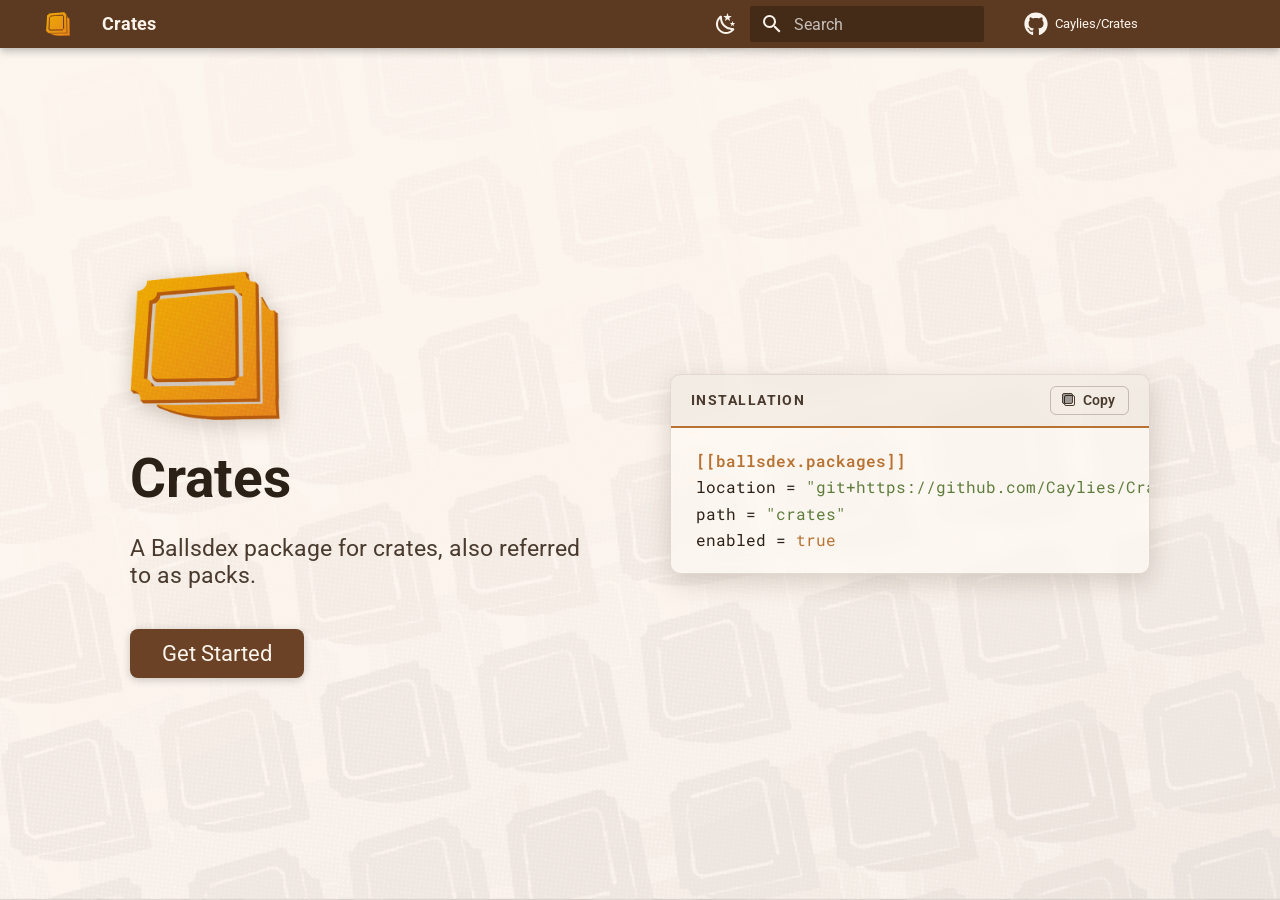
==== commit 26fea54b: "Deployed f2188b8 with MkDocs version: 1.6.1" ====
--- a/index.html
+++ b/index.html
@@ -241,7 +241,7 @@
         </button>
       </div>
       <pre class="mdx-install__code"><code id="mdx-install-snippet"><span class="mdx-hl-special">[[ballsdex.packages]]</span>
-<span class="mdx-hl-name">location</span> = <span class="mdx-hl-string">"git+https://github.com/Caylies/Crates.git@0.1.1"</span>
+<span class="mdx-hl-name">location</span> = <span class="mdx-hl-string">"git+https://github.com/Caylies/Crates.git@0.2.0"</span>
 <span class="mdx-hl-name">path</span> = <span class="mdx-hl-string">"crates"</span>
 <span class="mdx-hl-name">enabled</span> = <span class="mdx-hl-constant">true</span></code></pre>
     </div>
@@ -416,6 +416,34 @@
 
               
             
+              
+                
+  
+  
+  
+  
+    <li class="md-nav__item">
+      <a href="getting-started/pools/" class="md-nav__link">
+        
+  
+  
+  <span class="md-ellipsis">
+    
+  
+    Pools
+  
+
+    
+  </span>
+  
+  
+
+      </a>
+    </li>
+  
+
+              
+            
           </ul>
         </nav>
       
--- a/stylesheets/extra.css
+++ b/stylesheets/extra.css
@@ -1,33 +1,33 @@
 [data-md-color-scheme="crate"] {
-  --md-primary-fg-color: #3A3A3A;
-  --md-primary-fg-color--light: #565656;
-  --md-primary-fg-color--dark: #232323;
-  --md-primary-bg-color: #FFFFFF;
+  --md-primary-fg-color: #5C3A21;
+  --md-primary-fg-color--light: #7A5233;
+  --md-primary-fg-color--dark: #402812;
+  --md-primary-bg-color: #FBF4EC;
   --md-accent-fg-color: #B87333;
   --md-accent-fg-color--transparent: #B873331A;
-  --md-accent-bg-color: #3A3A3A;
-  --md-default-bg-color: #FFFFFF;
-  --md-default-fg-color: #2c2c2c;
-  --md-default-fg-color--light: #444444;
-  --md-default-fg-color--lighter: #6b6b6b;
-  --md-default-fg-color--lightest: #ececec;
+  --md-accent-bg-color: #FBF4EC;
+  --md-default-bg-color: #F5EBDF;
+  --md-default-fg-color: #2C2117;
+  --md-default-fg-color--light: #4A3B2E;
+  --md-default-fg-color--lighter: #7A6C5C;
+  --md-default-fg-color--lightest: #E7DACA;
   --md-typeset-color: var(--md-default-fg-color);
   --md-typeset-a-color: #A15A28;
-  --md-code-bg-color: #f5f5f5;
+  --md-code-bg-color: #F1E6D8;
   --md-code-hl-color: #B873331A;
   --md-code-hl-color--light: #B873330D;
-  --md-code-fg-color: #2c2c2c;
+  --md-code-fg-color: #2C2117;
   --md-code-hl-number-color: #A15A28;
-  --md-code-hl-special-color: #3A3A3A;
-  --md-code-hl-function-color: #232323;
+  --md-code-hl-special-color: #7A5233;
+  --md-code-hl-function-color: #5C3A21;
   --md-code-hl-constant-color: #A15A28;
-  --md-code-hl-keyword-color: #3A3A3A;
-  --md-code-hl-string-color: #1E8F45;
+  --md-code-hl-keyword-color: #6B4226;
+  --md-code-hl-string-color: #5E7D3D;
   --md-code-hl-name-color: var(--md-code-fg-color);
   --md-code-hl-operator-color: var(--md-code-fg-color);
   --md-code-hl-punctuation-color: var(--md-code-fg-color);
-  --md-code-hl-comment-color: #6b6b6b;
-  --md-code-hl-generic-color: #3A3A3A;
+  --md-code-hl-comment-color: #8C7A64;
+  --md-code-hl-generic-color: #5C3A21;
   --md-code-hl-variable-color: var(--md-code-fg-color);
   --md-footer-bg-color: var(--md-default-bg-color);
   --md-footer-bg-color--dark: var(--md-default-bg-color);
@@ -37,34 +37,34 @@
 }
 
 [data-md-color-scheme="crate-dark"] {
-  --md-primary-fg-color: #4A4A4A;
-  --md-primary-fg-color--light: #6B6B6B;
-  --md-primary-fg-color--dark: #2A2A2A;
-  --md-primary-bg-color: #ECECEC;
+  --md-primary-fg-color: #1C1210;
+  --md-primary-fg-color--light: #2E1F1A;
+  --md-primary-fg-color--dark: #120B09;
+  --md-primary-bg-color: #EFE4D8;
   --md-accent-fg-color: #D9822B;
   --md-accent-fg-color--transparent: #D9822B1A;
-  --md-accent-bg-color: #ECECEC;
-  --md-default-bg-color: #16181A;
-  --md-default-fg-color: #E4E4E4;
-  --md-default-fg-color--light: #C2C2C2;
-  --md-default-fg-color--lighter: #9A9A9A;
-  --md-default-fg-color--lightest: #26282A;
+  --md-accent-bg-color: #1C1210;
+  --md-default-bg-color: #1A1210;
+  --md-default-fg-color: #E9DFD3;
+  --md-default-fg-color--light: #C7BAAA;
+  --md-default-fg-color--lighter: #998A78;
+  --md-default-fg-color--lightest: #2E2622;
   --md-typeset-color: var(--md-default-fg-color);
   --md-typeset-a-color: #D9822B;
-  --md-code-bg-color: #1E2022;
+  --md-code-bg-color: #211714;
   --md-code-hl-color: #D9822B33;
   --md-code-hl-color--light: #D9822B1A;
-  --md-code-fg-color: #E4E4E4;
+  --md-code-fg-color: #E9DFD3;
   --md-code-hl-number-color: #E09A4E;
   --md-code-hl-special-color: #D9822B;
   --md-code-hl-function-color: #F0B876;
   --md-code-hl-constant-color: #E09A4E;
   --md-code-hl-keyword-color: #D9822B;
-  --md-code-hl-string-color: #7ED66A;
+  --md-code-hl-string-color: #96C46E;
   --md-code-hl-name-color: var(--md-code-fg-color);
   --md-code-hl-operator-color: var(--md-code-fg-color);
   --md-code-hl-punctuation-color: var(--md-code-fg-color);
-  --md-code-hl-comment-color: #9A9A9A;
+  --md-code-hl-comment-color: #998A78;
   --md-code-hl-generic-color: #D9822B;
   --md-code-hl-variable-color: var(--md-code-fg-color);
   --md-footer-bg-color: var(--md-default-bg-color);
@@ -91,6 +91,35 @@
   text-align: center;
   background: none;
   color: #fff;
+  overflow-x: hidden;
+}
+
+[data-md-color-scheme="crate"] .mdx-hero {
+  background-image: linear-gradient(rgba(251, 244, 236, 0.62), rgba(251, 244, 236, 0.48)), url("../assets/background-light.png");
+  background-size: cover;
+  background-position: center;
+  background-repeat: no-repeat;
+}
+
+[data-md-color-scheme="crate-dark"] .mdx-hero {
+  background-image: linear-gradient(rgba(0, 0, 0, 0.35), rgba(0, 0, 0, 0.35)), url("../assets/background-dark.png");
+  background-size: cover;
+  background-position: center;
+  background-repeat: no-repeat;
+}
+
+[data-md-color-scheme="crate"] .mdx-hero__title {
+  color: #2C2117;
+  text-shadow: none;
+}
+
+[data-md-color-scheme="crate"] .mdx-hero__subtitle {
+  color: #4A3B2E;
+  text-shadow: none;
+}
+
+[data-md-color-scheme="crate"] .mdx-hero__logo {
+  filter: drop-shadow(0 4px 10px rgba(58, 42, 28, 0.25));
 }
 
 .mdx-hero__inner {
@@ -101,7 +130,10 @@
   gap: 3.5rem;
   padding: 2rem;
   max-width: 1100px;
+  width: 100%;
   margin: 0 auto;
+  box-sizing: border-box;
+  min-width: 0;
 }
 
 .mdx-hero__content {
@@ -111,6 +143,8 @@
   text-align: left;
   gap: 1.25rem;
   flex: 1 1 420px;
+  min-width: 0;
+  max-width: 100%;
 }
 
 .mdx-hero__logo {
@@ -131,6 +165,7 @@
 .mdx-hero__subtitle {
   font-size: 1.15rem;
   max-width: 480px;
+  width: 100%;
   margin: 0;
   color: #fff;
   text-shadow: 0 1px 4px rgba(0, 0, 0, 0.4);
@@ -165,6 +200,10 @@
     min-height: 60vh;
   }
 
+  .mdx-hero__inner {
+    padding: 1.5rem 1.25rem;
+  }
+
   .mdx-hero__logo {
     width: 96px;
     height: 96px;
@@ -177,15 +216,16 @@
 
 .md-button--primary,
 .md-typeset .md-button--primary {
-  background-color: #565656;
-  border-color: #565656;
+  background-color: #6B4226;
+  border-color: #6B4226;
   border-radius: 8px;
+  color: #FBF4EC;
 }
 
 .md-button--primary:hover,
 .md-typeset .md-button--primary:hover {
-  background-color: #3A3A3A;
-  border-color: #3A3A3A;
+  background-color: #4A2E1F;
+  border-color: #4A2E1F;
 }
 
 .md-typeset code,
@@ -228,20 +268,27 @@
 }
 
 [data-md-color-scheme="crate-dark"] .md-typeset table:not([class]) {
-  border-color: var(--md-primary-fg-color--light);
-  box-shadow: 0 2px 6px rgba(0, 0, 0, 0.35);
+  background-color: var(--md-code-bg-color);
+  border-color: #3A2620;
+  box-shadow: 0 2px 10px rgba(0, 0, 0, 0.45);
 }
 
 [data-md-color-scheme="crate-dark"] .md-typeset table:not([class]) th {
-  color: var(--md-primary-bg-color);
+  background-color: var(--md-primary-fg-color--light);
+  color: var(--md-accent-fg-color);
+  border-bottom: 2px solid var(--md-accent-fg-color);
+}
+
+[data-md-color-scheme="crate-dark"] .md-typeset table:not([class]) td {
+  border-top: 1px solid rgba(255, 255, 255, 0.06);
 }
 
 [data-md-color-scheme="crate-dark"] .md-typeset table:not([class]) tr:nth-child(even) {
-  background-color: #D9822B0D;
+  background-color: rgba(255, 255, 255, 0.035);
 }
 
 [data-md-color-scheme="crate-dark"] .md-typeset table:not([class]) tr:hover {
-  background-color: #D9822B1A;
+  background-color: rgba(255, 255, 255, 0.065);
 }
 
 .mdx-hero__actions {
@@ -255,14 +302,13 @@
   flex: 1 1 440px;
   width: 100%;
   max-width: 480px;
+  min-width: 0;
+  box-sizing: border-box;
   text-align: left;
   border-radius: 10px;
   overflow: hidden;
-  background: rgba(0, 0, 0, 0.35);
   backdrop-filter: blur(8px);
   -webkit-backdrop-filter: blur(8px);
-  border: 1px solid rgba(255, 255, 255, 0.12);
-  box-shadow: 0 8px 24px rgba(0, 0, 0, 0.35);
 }
 
 .mdx-install__header {
@@ -270,7 +316,6 @@
   align-items: center;
   justify-content: space-between;
   padding: 0.55rem 1rem;
-  background: rgba(255, 255, 255, 0.06);
   border-bottom: 2px solid var(--md-accent-fg-color);
 }
 
@@ -279,8 +324,6 @@
   font-weight: 700;
   letter-spacing: 0.1em;
   text-transform: uppercase;
-  color: #fff;
-  opacity: 0.85;
 }
 
 .mdx-install__copy {
@@ -290,17 +333,10 @@
   padding: 0.25rem 0.65rem;
   font-size: 0.72rem;
   font-weight: 600;
-  color: #fff;
   background: transparent;
-  border: 1px solid rgba(255, 255, 255, 0.25);
   border-radius: 6px;
   cursor: pointer;
   transition: background-color 0.15s, border-color 0.15s, color 0.15s;
-}
-
-.mdx-install__copy:hover {
-  background-color: rgba(255, 255, 255, 0.12);
-  border-color: var(--md-accent-fg-color);
 }
 
 .mdx-install__copy--done {
@@ -332,10 +368,12 @@
 .mdx-install__code {
   margin: 0;
   padding: 1rem 1.25rem;
+  max-width: 100%;
+  box-sizing: border-box;
   font-family: "Roboto Mono", "SFMono-Regular", Consolas, monospace;
   font-size: 0.8rem;
   line-height: 1.65;
-  color: #f1f1f1;
+  color: var(--md-code-fg-color);
   overflow-x: auto;
   background: transparent;
   white-space: pre;
@@ -351,15 +389,65 @@
 }
 
 .mdx-hl-name {
-  color: #f1f1f1;
+  color: var(--md-code-fg-color);
 }
 
 .mdx-hl-string {
-  color: #9ee6a5;
+  color: var(--md-code-hl-string-color);
 }
 
 .mdx-hl-constant {
   color: var(--md-accent-fg-color);
+}
+
+[data-md-color-scheme="crate-dark"] .mdx-install {
+  background: rgba(0, 0, 0, 0.35);
+  border: 1px solid rgba(255, 255, 255, 0.12);
+  box-shadow: 0 8px 24px rgba(0, 0, 0, 0.35);
+}
+
+[data-md-color-scheme="crate-dark"] .mdx-install__header {
+  background: rgba(255, 255, 255, 0.06);
+}
+
+[data-md-color-scheme="crate-dark"] .mdx-install__label {
+  color: #fff;
+  opacity: 0.85;
+}
+
+[data-md-color-scheme="crate-dark"] .mdx-install__copy {
+  color: #fff;
+  border: 1px solid rgba(255, 255, 255, 0.25);
+}
+
+[data-md-color-scheme="crate-dark"] .mdx-install__copy:hover {
+  background-color: rgba(255, 255, 255, 0.12);
+  border-color: var(--md-accent-fg-color);
+}
+
+[data-md-color-scheme="crate"] .mdx-install {
+  background: rgba(255, 250, 244, 0.65);
+  border: 1px solid rgba(58, 42, 28, 0.14);
+  box-shadow: 0 8px 24px rgba(74, 46, 25, 0.18);
+}
+
+[data-md-color-scheme="crate"] .mdx-install__header {
+  background: rgba(58, 42, 28, 0.05);
+}
+
+[data-md-color-scheme="crate"] .mdx-install__label {
+  color: #4A3B2E;
+  opacity: 1;
+}
+
+[data-md-color-scheme="crate"] .mdx-install__copy {
+  color: #4A3B2E;
+  border: 1px solid rgba(58, 42, 28, 0.25);
+}
+
+[data-md-color-scheme="crate"] .mdx-install__copy:hover {
+  background-color: rgba(58, 42, 28, 0.08);
+  border-color: var(--md-accent-fg-color);
 }
 
 @media screen and (max-width: 600px) {
@@ -370,4 +458,4 @@
   .mdx-install__code {
     font-size: 0.72rem;
   }
-}+}
